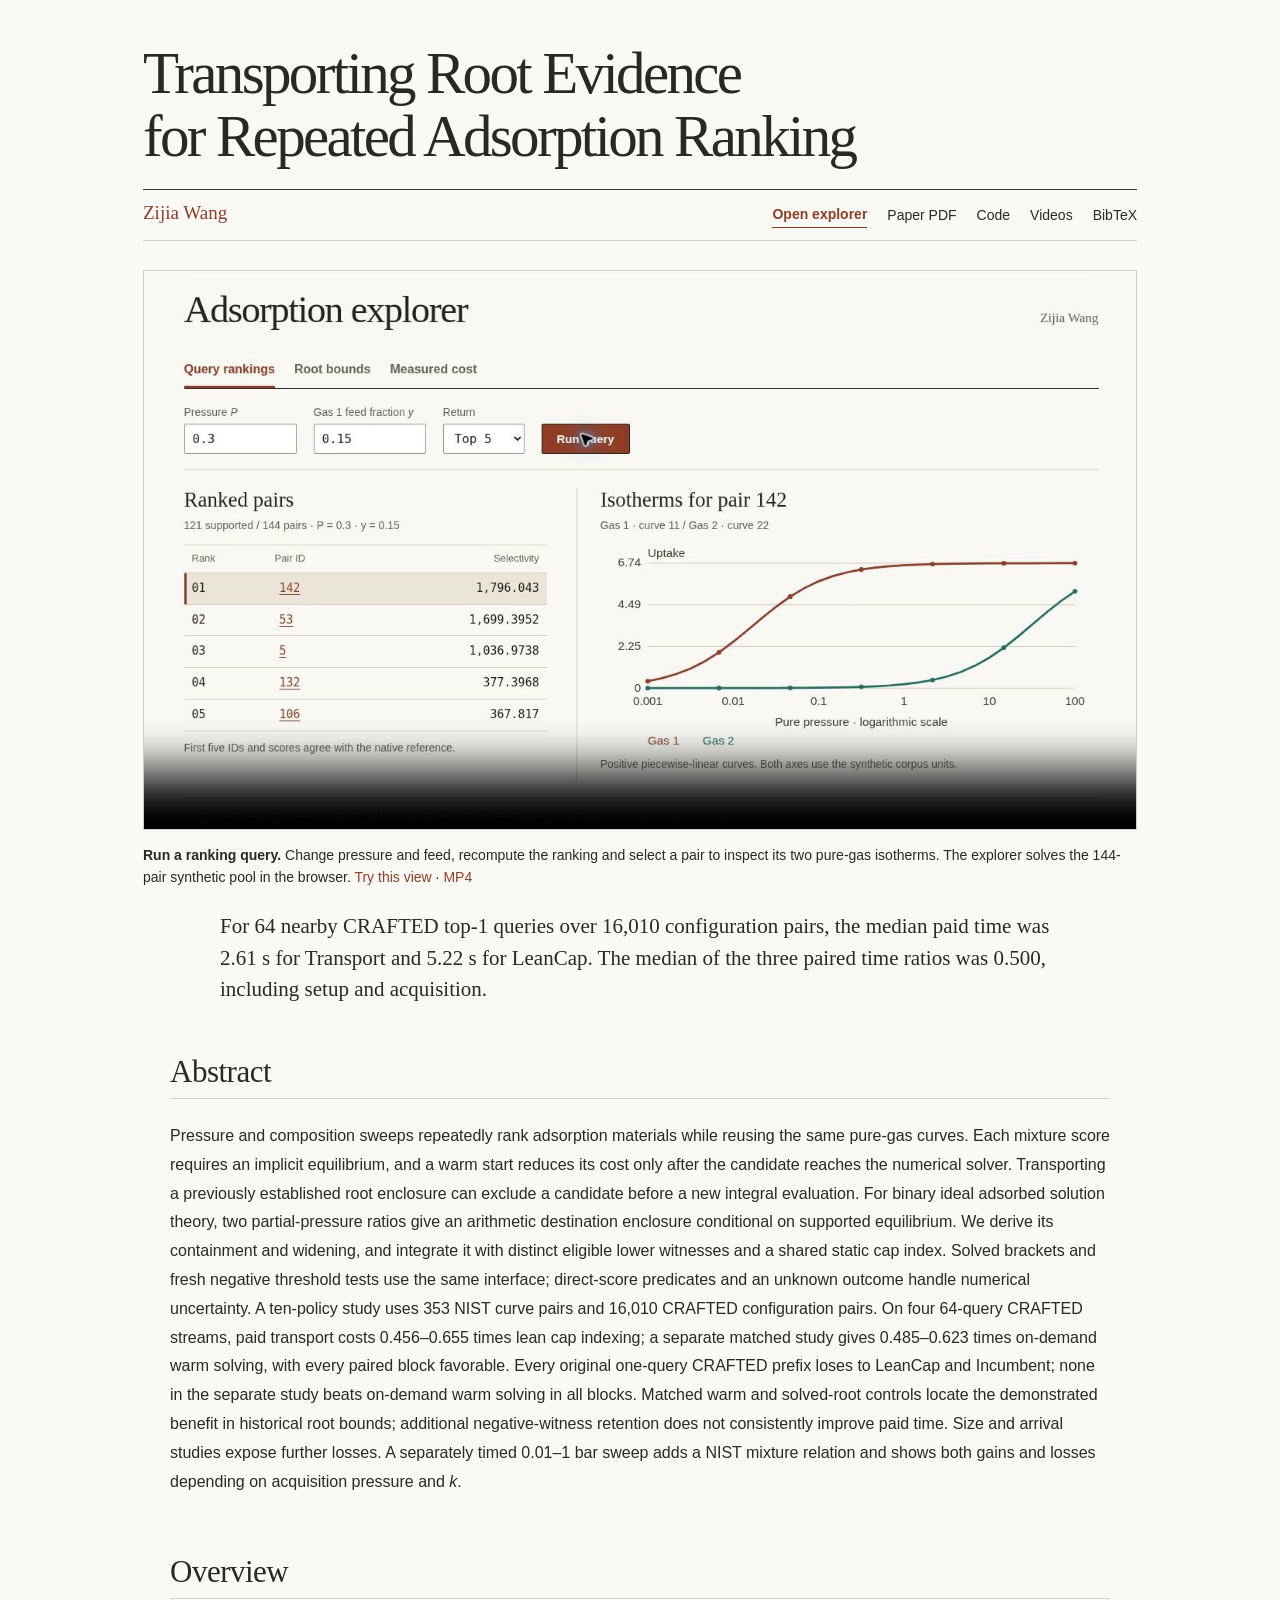
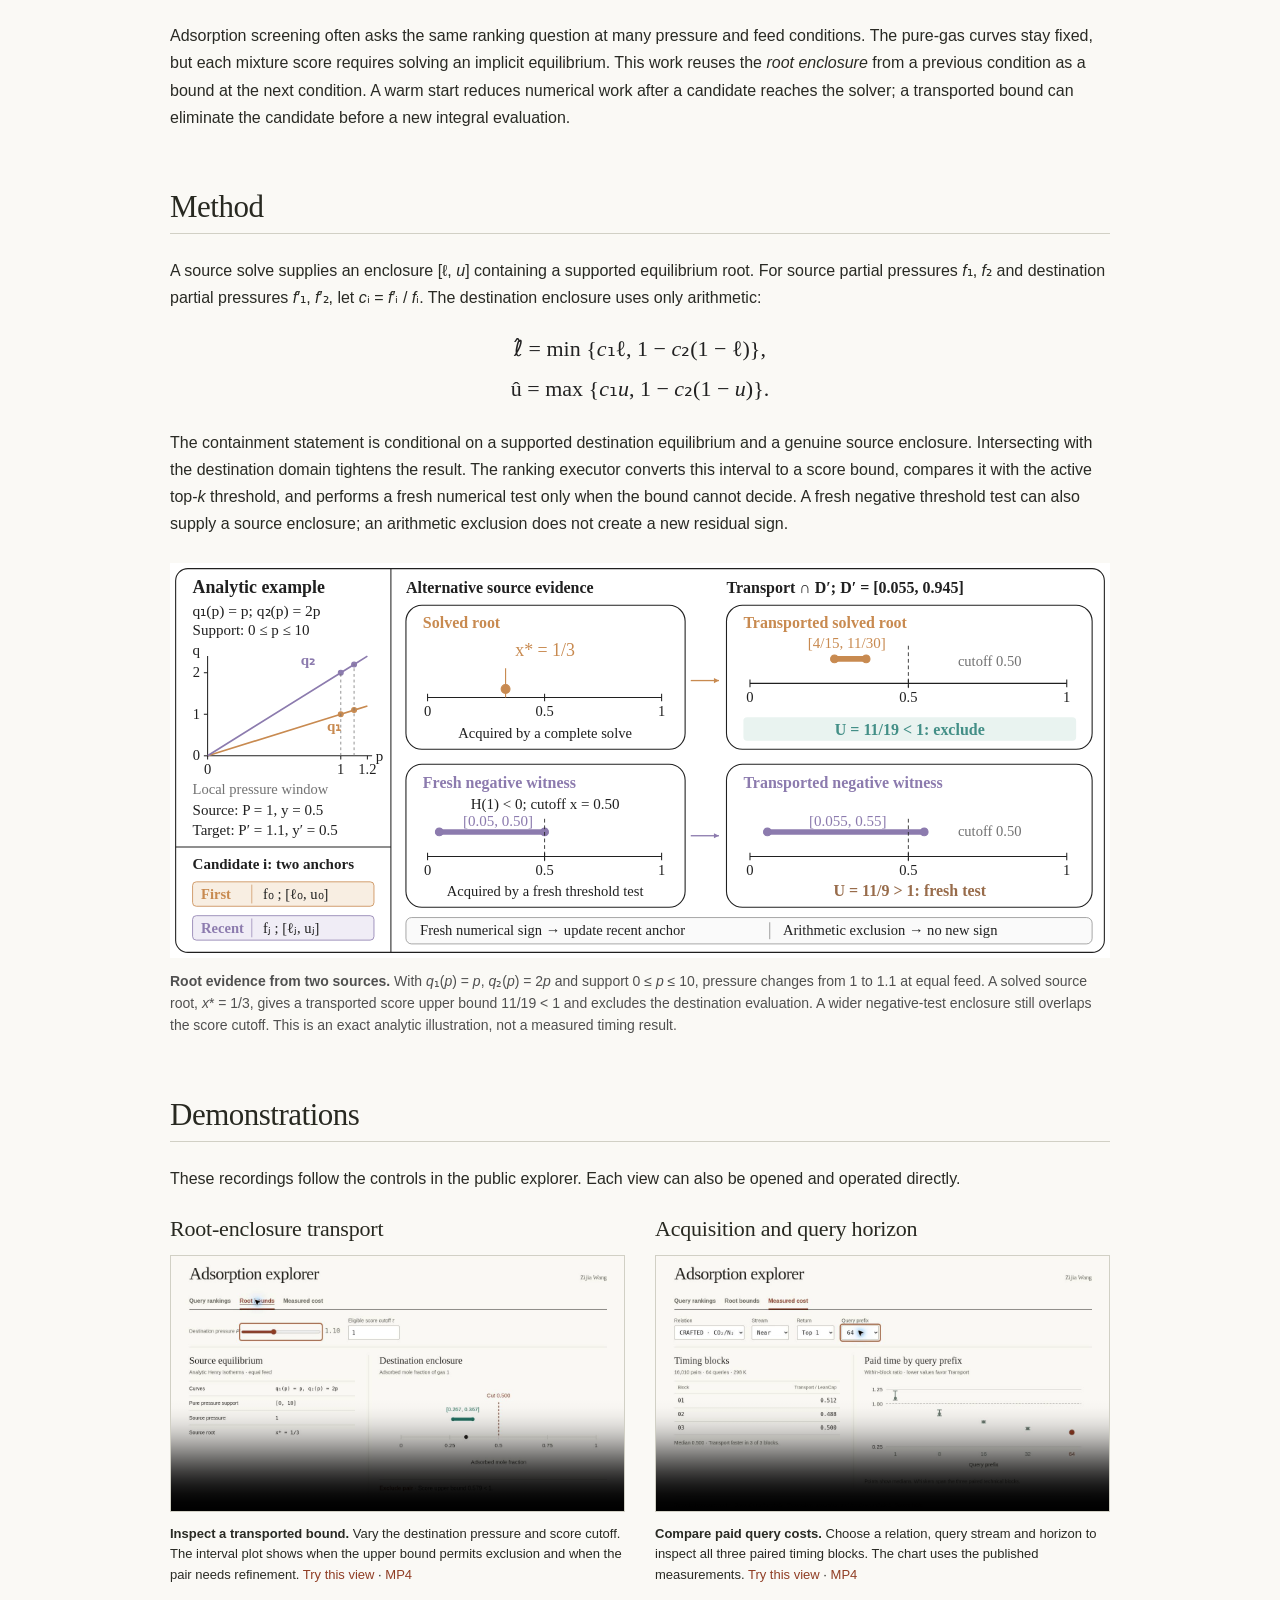
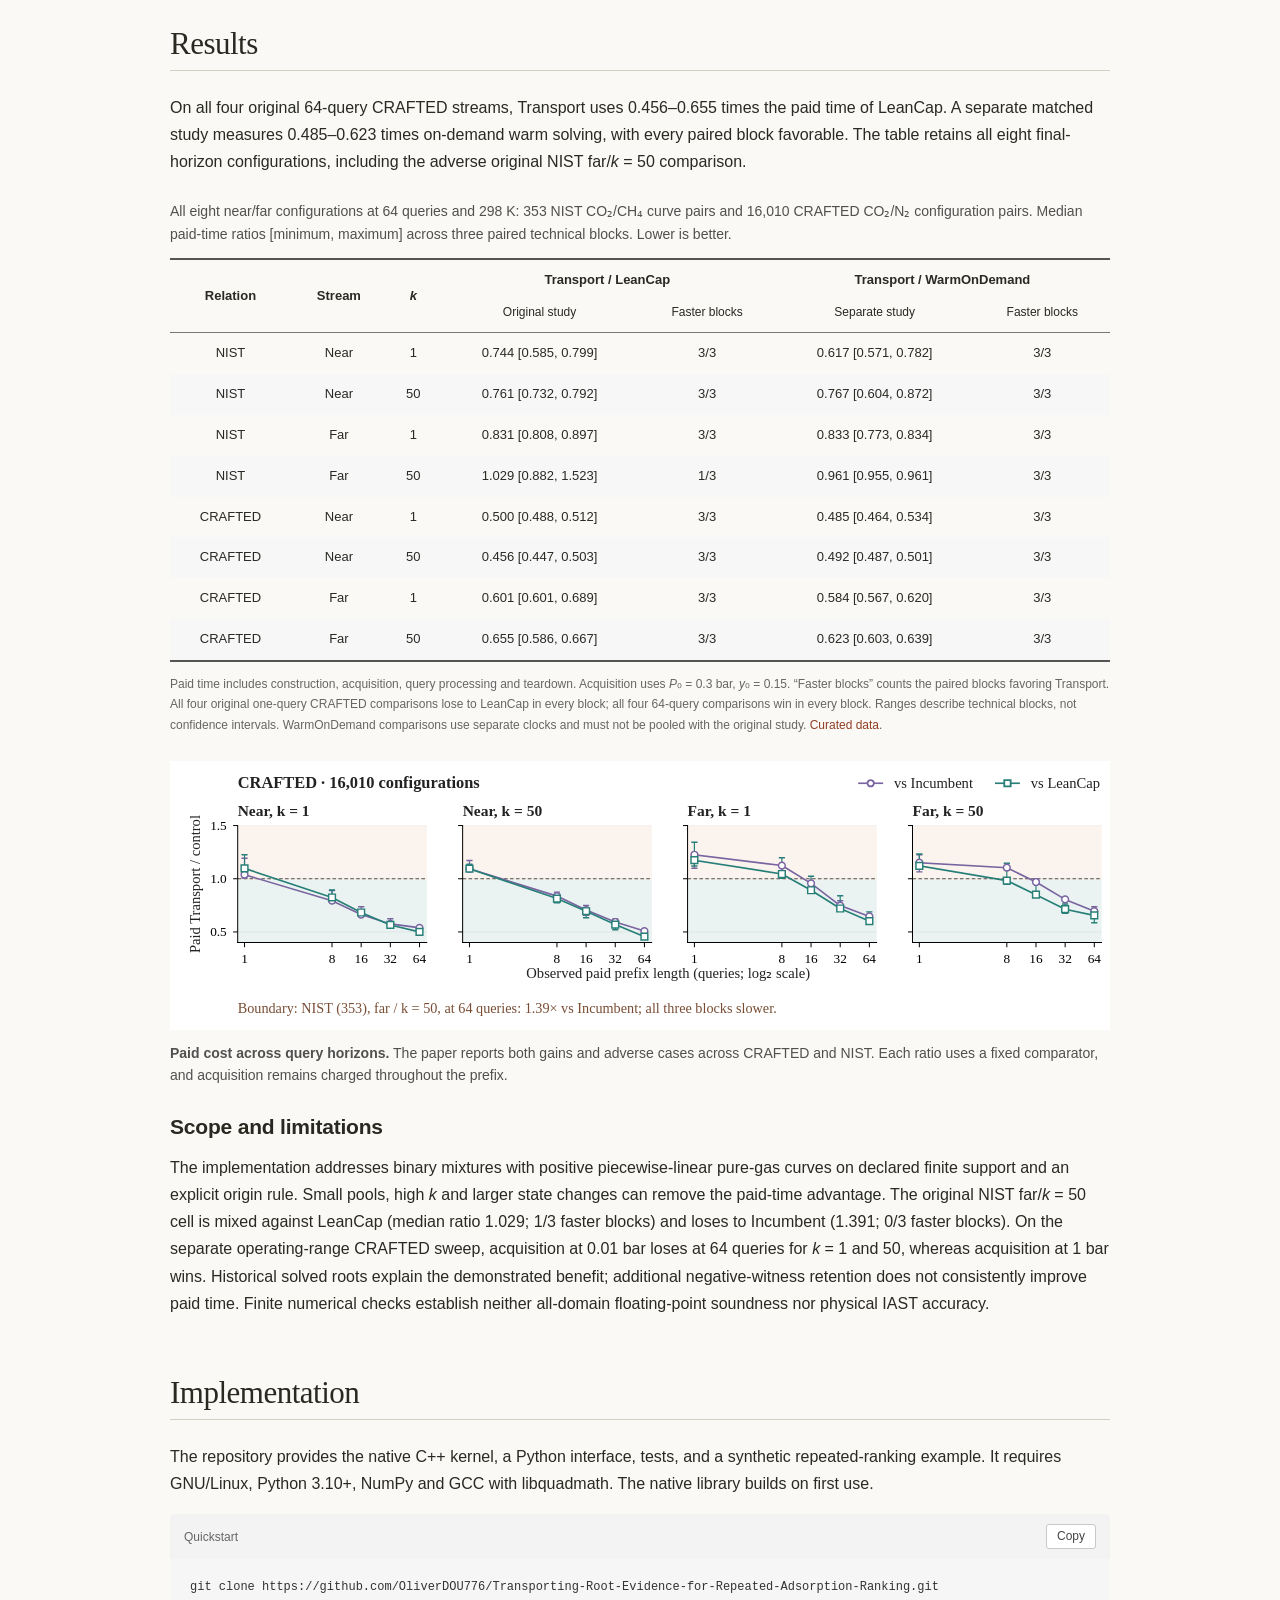
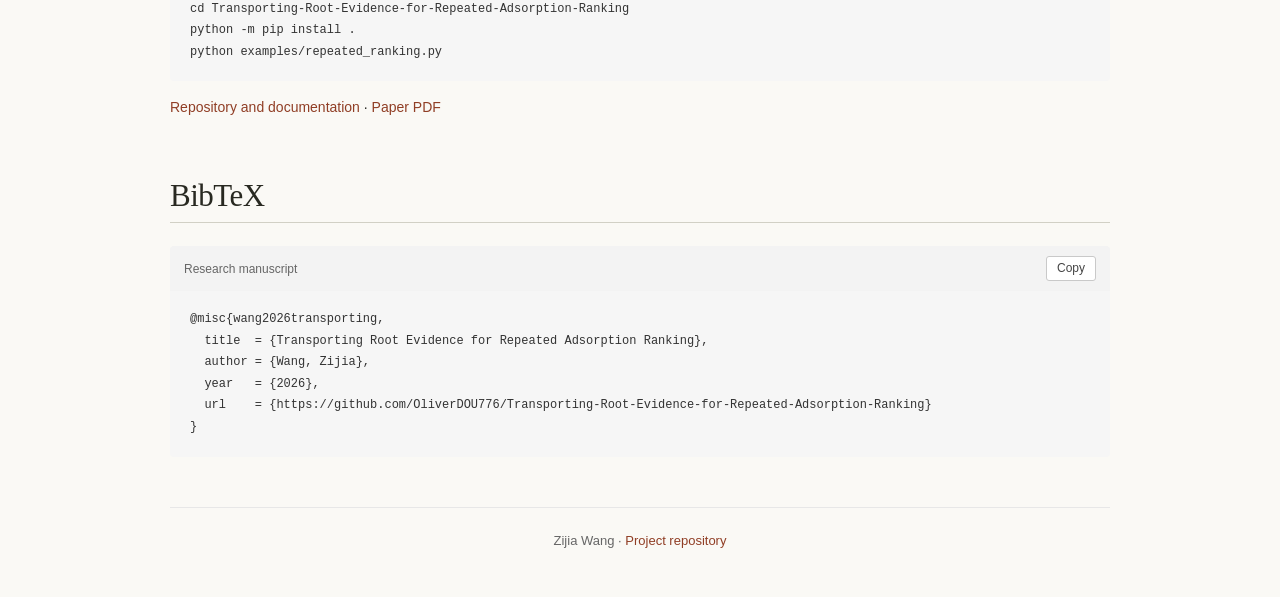
==== docs/index.html @ 334f39b9 "Record the interactive adsorption explorer and update the paper page Show browser queries, pair insp" ====
<!DOCTYPE html>

<html lang="en">
<head>
<meta charset="utf-8"/>
<meta content="width=device-width, initial-scale=1" name="viewport"/>
<meta content="Transporting Root Evidence for Repeated Adsorption Ranking. A research project by Zijia Wang on numerical evidence reuse for repeated scientific top-k queries." name="description"/>
<meta content="Zijia Wang" name="author"/>
<meta content="Transporting Root Evidence for Repeated Adsorption Ranking" property="og:title"/>
<meta content="Root-enclosure transport for repeated adsorption ranking: paper, implementation, demonstrations and measured results." property="og:description"/>
<meta content="website" property="og:type"/>
<meta content="https://OliverDOU776.github.io/Transporting-Root-Evidence-for-Repeated-Adsorption-Ranking/media/query-replay-poster.png" property="og:image"/>
<title>Transporting Root Evidence for Repeated Adsorption Ranking</title>
<link href="assets/favicon.svg" rel="icon" type="image/svg+xml"/>
<link href="style.css" rel="stylesheet"/>
<script defer="" src="app.js"></script>
</head>
<body>
<a class="skip-link" href="#main">Skip to content</a>
<main id="main">
<header class="paper-header"><h1>Transporting Root Evidence<br/>for Repeated Adsorption Ranking</h1><div class="byline"><p class="authors"><a href="https://github.com/OliverDOU776">Zijia Wang</a></p><div class="paper-links"><a class="primary" href="explorer/">Open explorer</a><a href="assets/paper.pdf">Paper PDF</a><a href="https://github.com/OliverDOU776/Transporting-Root-Evidence-for-Repeated-Adsorption-Ranking">Code</a><a href="#demonstrations">Videos</a><a href="#bibtex">BibTeX</a></div></div></header>
<figure class="teaser" id="query-replay">
<video aria-label="Synthetic adsorption query in the interactive explorer" controls="" playsinline="" poster="media/query-replay-poster.png" preload="none">
<source src="media/query-replay.mp4" type="video/mp4"/>
<track kind="captions" label="English" src="media/query-replay.vtt" srclang="en"/>
        Your browser does not support embedded video. <a href="media/query-replay.mp4">Download the query replay</a>.
      </video>
<figcaption><strong>Run a ranking query.</strong> Change pressure and feed, recompute the ranking and select a pair to inspect its two pure-gas isotherms. The explorer solves the 144-pair synthetic pool in the browser. <a href="explorer/#ranking">Try this view</a> · <a href="media/query-replay.mp4">MP4</a></figcaption>
</figure><p class="opening-result">For 64 nearby CRAFTED top-1 queries over 16,010 configuration pairs, the median paid time was 2.61 s for Transport and 5.22 s for LeanCap. The median of the three paired time ratios was 0.500, including setup and acquisition.</p>
<section aria-labelledby="abstract-heading" class="paper-section abstract-section" id="abstract">
<h2 id="abstract-heading">Abstract</h2>
<p>Pressure and composition sweeps repeatedly rank adsorption materials while reusing the same pure-gas curves. Each mixture score requires an implicit equilibrium, and a warm start reduces its cost only after the candidate reaches the numerical solver. Transporting a previously established root enclosure can exclude a candidate before a new integral evaluation. For binary ideal adsorbed solution theory, two partial-pressure ratios give an arithmetic destination enclosure conditional on supported equilibrium. We derive its containment and widening, and integrate it with distinct eligible lower witnesses and a shared static cap index. Solved brackets and fresh negative threshold tests use the same interface; direct-score predicates and an unknown outcome handle numerical uncertainty. A ten-policy study uses 353 NIST curve pairs and 16,010 CRAFTED configuration pairs. On four 64-query CRAFTED streams, paid transport costs 0.456–0.655 times lean cap indexing; a separate matched study gives 0.485–0.623 times on-demand warm solving, with every paired block favorable. Every original one-query CRAFTED prefix loses to LeanCap and Incumbent; none in the separate study beats on-demand warm solving in all blocks. Matched warm and solved-root controls locate the demonstrated benefit in historical root bounds; additional negative-witness retention does not consistently improve paid time. Size and arrival studies expose further losses. A separately timed 0.01–1 bar sweep adds a NIST mixture relation and shows both gains and losses depending on acquisition pressure and <i>k</i>.</p>
</section>
<section aria-labelledby="overview-heading" class="paper-section" id="overview">
<h2 id="overview-heading">Overview</h2>
<p>Adsorption screening often asks the same ranking question at many pressure and feed conditions. The pure-gas curves stay fixed, but each mixture score requires solving an implicit equilibrium. This work reuses the <em>root enclosure</em> from a previous condition as a bound at the next condition. A warm start reduces numerical work after a candidate reaches the solver; a transported bound can eliminate the candidate before a new integral evaluation.</p>

</section>
<section aria-labelledby="method-heading" class="paper-section" id="method">
<h2 id="method-heading">Method</h2>
<p>A source solve supplies an enclosure [ℓ, <i>u</i>] containing a supported equilibrium root. For source partial pressures <i>f</i>₁, <i>f</i>₂ and destination partial pressures <i>f</i>′₁, <i>f</i>′₂, let <i>c</i>ᵢ = <i>f</i>′ᵢ / <i>f</i>ᵢ. The destination enclosure uses only arithmetic:</p>
<div aria-label="Lower bound is the minimum of c1 times ell and one minus c2 times one minus ell. Upper bound is the maximum of c1 times u and one minus c2 times one minus u." class="equations" role="math">
<p>ℓ̂ = min {<i>c</i>₁ℓ, 1 − <i>c</i>₂(1 − ℓ)},</p>
<p>û = max {<i>c</i>₁<i>u</i>, 1 − <i>c</i>₂(1 − <i>u</i>)}.</p>
</div>
<p>The containment statement is conditional on a supported destination equilibrium and a genuine source enclosure. Intersecting with the destination domain tightens the result. The ranking executor converts this interval to a score bound, compares it with the active top-<i>k</i> threshold, and performs a fresh numerical test only when the bound cannot decide. A fresh negative threshold test can also supply a source enclosure; an arithmetic exclusion does not create a new residual sign.</p>
<figure class="paper-figure">
<a aria-label="Open full-size analytic transport figure" href="assets/transported-evidence.svg"><img alt="Exact analytic example comparing transported evidence from a solved root with a wider enclosure from a fresh negative test." height="420" loading="lazy" src="assets/transported-evidence.svg" width="1000"/></a>
<figcaption><strong>Root evidence from two sources.</strong> With <i>q</i>₁(<i>p</i>) = <i>p</i>, <i>q</i>₂(<i>p</i>) = 2<i>p</i> and support 0 ≤ <i>p</i> ≤ 10, pressure changes from 1 to 1.1 at equal feed. A solved source root, <i>x</i>* = 1/3, gives a transported score upper bound 11/19 &lt; 1 and excludes the destination evaluation. A wider negative-test enclosure still overlaps the score cutoff. This is an exact analytic illustration, not a measured timing result.</figcaption>
</figure>
</section>
<section aria-labelledby="demonstrations-heading" class="paper-section" id="demonstrations">
<h2 id="demonstrations-heading">Demonstrations</h2>
<p class="section-intro">These recordings follow the controls in the public explorer. Each view can also be opened and operated directly.</p>
<div class="demo-grid">
<figure class="demo">
<h3>Root-enclosure transport</h3>
<video aria-label="Interactive root-enclosure and cutoff controls" controls="" playsinline="" poster="media/root-transport-poster.png" preload="none">
<source src="media/root-transport.mp4" type="video/mp4"/>
<track kind="captions" label="English" src="media/root-transport.vtt" srclang="en"/>
            Your browser does not support embedded video. <a href="media/root-transport.mp4">Download the transport demonstration</a>.
          </video>
<figcaption><strong>Inspect a transported bound.</strong> Vary the destination pressure and score cutoff. The interval plot shows when the upper bound permits exclusion and when the pair needs refinement. <a href="explorer/#bounds">Try this view</a> · <a href="media/root-transport.mp4">MP4</a></figcaption>
</figure>
<figure class="demo">
<h3>Acquisition and query horizon</h3>
<video aria-label="Filtering recorded cost measurements in the explorer" controls="" playsinline="" poster="media/acquisition-cost-poster.png" preload="none">
<source src="media/acquisition-cost.mp4" type="video/mp4"/>
<track kind="captions" label="English" src="media/acquisition-cost.vtt" srclang="en"/>
            Your browser does not support embedded video. <a href="media/acquisition-cost.mp4">Download the acquisition-cost demonstration</a>.
          </video>
<figcaption><strong>Compare paid query costs.</strong> Choose a relation, query stream and horizon to inspect all three paired timing blocks. The chart uses the published measurements. <a href="explorer/#cost">Try this view</a> · <a href="media/acquisition-cost.mp4">MP4</a></figcaption>
</figure>
</div>
</section>
<section aria-labelledby="results-heading" class="paper-section" id="results">
<h2 id="results-heading">Results</h2>
<p>On all four original 64-query CRAFTED streams, Transport uses 0.456–0.655 times the paid time of LeanCap. A separate matched study measures 0.485–0.623 times on-demand warm solving, with every paired block favorable. The table retains all eight final-horizon configurations, including the adverse original NIST far/<i>k</i> = 50 comparison.</p>
<div aria-label="Paid-time comparison table for all eight original configurations; scroll horizontally on small screens" class="table-scroll" role="region" tabindex="0">
<table>
<caption>All eight near/far configurations at 64 queries and 298 K: 353 NIST CO₂/CH₄ curve pairs and 16,010 CRAFTED CO₂/N₂ configuration pairs. Median paid-time ratios [minimum, maximum] across three paired technical blocks. Lower is better.</caption>
<thead><tr><th rowspan="2" scope="col">Relation</th><th rowspan="2" scope="col">Stream</th><th rowspan="2" scope="col"><i>k</i></th><th colspan="2" scope="col">Transport / LeanCap</th><th colspan="2" scope="col">Transport / WarmOnDemand</th></tr><tr><th scope="col">Original study</th><th scope="col">Faster blocks</th><th scope="col">Separate study</th><th scope="col">Faster blocks</th></tr></thead>
<tbody>
<tr><th scope="row">NIST</th><td>Near</td><td>1</td><td>0.744 [0.585, 0.799]</td><td>3/3</td><td>0.617 [0.571, 0.782]</td><td>3/3</td></tr>
<tr><th scope="row">NIST</th><td>Near</td><td>50</td><td>0.761 [0.732, 0.792]</td><td>3/3</td><td>0.767 [0.604, 0.872]</td><td>3/3</td></tr>
<tr><th scope="row">NIST</th><td>Far</td><td>1</td><td>0.831 [0.808, 0.897]</td><td>3/3</td><td>0.833 [0.773, 0.834]</td><td>3/3</td></tr>
<tr><th scope="row">NIST</th><td>Far</td><td>50</td><td>1.029 [0.882, 1.523]</td><td>1/3</td><td>0.961 [0.955, 0.961]</td><td>3/3</td></tr>
<tr><th scope="row">CRAFTED</th><td>Near</td><td>1</td><td>0.500 [0.488, 0.512]</td><td>3/3</td><td>0.485 [0.464, 0.534]</td><td>3/3</td></tr>
<tr><th scope="row">CRAFTED</th><td>Near</td><td>50</td><td>0.456 [0.447, 0.503]</td><td>3/3</td><td>0.492 [0.487, 0.501]</td><td>3/3</td></tr>
<tr><th scope="row">CRAFTED</th><td>Far</td><td>1</td><td>0.601 [0.601, 0.689]</td><td>3/3</td><td>0.584 [0.567, 0.620]</td><td>3/3</td></tr>
<tr><th scope="row">CRAFTED</th><td>Far</td><td>50</td><td>0.655 [0.586, 0.667]</td><td>3/3</td><td>0.623 [0.603, 0.639]</td><td>3/3</td></tr>
</tbody>
</table>
</div>
<p class="table-note">Paid time includes construction, acquisition, query processing and teardown. Acquisition uses <i>P</i>₀ = 0.3 bar, <i>y</i>₀ = 0.15. “Faster blocks” counts the paired blocks favoring Transport. All four original one-query CRAFTED comparisons lose to LeanCap in every block; all four 64-query comparisons win in every block. Ranges describe technical blocks, not confidence intervals. WarmOnDemand comparisons use separate clocks and must not be pooled with the original study. <a href="https://github.com/OliverDOU776/Transporting-Root-Evidence-for-Repeated-Adsorption-Ranking/blob/main/evidence/published_results.csv">Curated data</a>.</p>
<figure class="paper-figure">
<a aria-label="Open full-size paid-prefix results figure" href="assets/paid-prefix.svg"><img alt="Paper figure comparing paid-time ratios across measured query prefixes, retaining CRAFTED and NIST results in near and far regimes." loading="lazy" src="assets/paid-prefix.svg"/></a>
<figcaption><strong>Paid cost across query horizons.</strong> The paper reports both gains and adverse cases across CRAFTED and NIST. Each ratio uses a fixed comparator, and acquisition remains charged throughout the prefix.</figcaption>
</figure>
<h3>Scope and limitations</h3>
<p>The implementation addresses binary mixtures with positive piecewise-linear pure-gas curves on declared finite support and an explicit origin rule. Small pools, high <i>k</i> and larger state changes can remove the paid-time advantage. The original NIST far/<i>k</i> = 50 cell is mixed against LeanCap (median ratio 1.029; 1/3 faster blocks) and loses to Incumbent (1.391; 0/3 faster blocks). On the separate operating-range CRAFTED sweep, acquisition at 0.01 bar loses at 64 queries for <i>k</i> = 1 and 50, whereas acquisition at 1 bar wins. Historical solved roots explain the demonstrated benefit; additional negative-witness retention does not consistently improve paid time. Finite numerical checks establish neither all-domain floating-point soundness nor physical IAST accuracy.</p>
</section>
<section aria-labelledby="implementation-heading" class="paper-section implementation" id="implementation">
<h2 id="implementation-heading">Implementation</h2>
<p>The repository provides the native C++ kernel, a Python interface, tests, and a synthetic repeated-ranking example. It requires GNU/Linux, Python 3.10+, NumPy and GCC with libquadmath. The native library builds on first use.</p>
<div class="code-label"><span>Quickstart</span><button data-copy="quickstart" type="button">Copy</button></div>
<pre><code id="quickstart">git clone https://github.com/OliverDOU776/Transporting-Root-Evidence-for-Repeated-Adsorption-Ranking.git
cd Transporting-Root-Evidence-for-Repeated-Adsorption-Ranking
python -m pip install .
python examples/repeated_ranking.py</code></pre>
<p class="resource-note"><a href="https://github.com/OliverDOU776/Transporting-Root-Evidence-for-Repeated-Adsorption-Ranking">Repository and documentation</a> · <a href="assets/paper.pdf">Paper PDF</a></p>
</section>
<section aria-labelledby="bibtex-heading" class="paper-section citation" id="bibtex">
<h2 id="bibtex-heading">BibTeX</h2>
<div class="code-label"><span>Research manuscript</span><button data-copy="citation" type="button">Copy</button></div>
<pre><code id="citation">@misc{wang2026transporting,
  title  = {Transporting Root Evidence for Repeated Adsorption Ranking},
  author = {Wang, Zijia},
  year   = {2026},
  url    = {https://github.com/OliverDOU776/Transporting-Root-Evidence-for-Repeated-Adsorption-Ranking}
}</code></pre>
</section>
</main>
<footer><p>Zijia Wang · <a href="https://github.com/OliverDOU776/Transporting-Root-Evidence-for-Repeated-Adsorption-Ranking">Project repository</a></p></footer>
<p aria-live="polite" class="visually-hidden" id="copy-status"></p>
</body>
</html>
---- docs/style.css ----
:root {
  --text: #363636;
  --heading: #303030;
  --blue: #3273dc;
  --line: #d9d9d9;
  --muted: #666;
  --sans: "Noto Sans", "Google Sans", Arial, sans-serif;
}
* {
  box-sizing: border-box;
}
html {
  scroll-behavior: smooth;
  scroll-padding-top: 24px;
}
body {
  margin: 0;
  background: #fff;
  color: var(--text);
  font-family: var(--sans);
  font-size: 16px;
  line-height: 1.7;
  -webkit-font-smoothing: antialiased;
}
a {
  color: var(--blue);
  text-decoration: none;
}
a:hover {
  text-decoration: underline;
}
a:focus-visible,
button:focus-visible,
video:focus-visible,
.table-scroll:focus-visible {
  outline: 3px solid #77a9f7;
  outline-offset: 4px;
}
.skip-link {
  position: absolute;
  top: -100px;
  left: 16px;
  padding: 8px 12px;
  background: white;
  border: 1px solid var(--line);
  z-index: 10;
}
.skip-link:focus {
  top: 8px;
}
main {
  max-width: 1050px;
  margin: auto;
  padding: 0 28px;
}
.paper-header {
  max-width: 1040px;
  text-align: center;
  margin: 0 auto;
  padding: 62px 0 34px;
}
h1 {
  font-size: 40px;
  font-weight: 650;
  line-height: 1.18;
  letter-spacing: -1.3px;
  margin: 0 0 22px;
  color: var(--heading);
}
.authors {
  font-size: 21px;
  line-height: 1.5;
  margin: 0 0 21px;
}
.paper-links {
  display: flex;
  justify-content: center;
  flex-wrap: wrap;
  gap: 8px;
}
.paper-links a {
  display: inline-flex;
  align-items: center;
  justify-content: center;
  gap: 8px;
  padding: 6px 16px;
  min-height: 38px;
  border-radius: 22px;
  background: #363636;
  color: #fff;
  font-size: 15px;
  line-height: 1.5;
}
.paper-links a:hover {
  background: #4b4b4b;
  text-decoration: none;
}
.paper-links svg {
  width: 16px;
  height: 16px;
  fill: none;
  stroke: currentColor;
  stroke-width: 1.7;
  stroke-linecap: round;
  stroke-linejoin: round;
}
.teaser {
  max-width: 960px;
  margin: 0 auto 44px;
}
.teaser video {
  width: 100%;
  display: block;
  aspect-ratio: 16/9;
  background: #fff;
}
.teaser figcaption {
  font-size: 16px;
  line-height: 1.6;
  text-align: center;
  margin: 15px auto 0;
  max-width: 940px;
}
.paper-section {
  max-width: 940px;
  margin: 0 auto;
  padding: 26px 0 16px;
  scroll-margin-top: 24px;
}
.paper-section h2 {
  font-size: 31px;
  font-weight: 650;
  line-height: 1.25;
  letter-spacing: -0.5px;
  text-align: center;
  margin: 0 0 23px;
  color: var(--heading);
}
.paper-section p {
  margin: 0 0 17px;
}
.abstract-section {
  max-width: 860px;
}
.abstract-section > p {
  text-align: justify;
  text-justify: inter-word;
  font-size: 16px;
  line-height: 1.8;
}
.paper-section h3 {
  font-size: 21px;
  line-height: 1.4;
  font-weight: 600;
  letter-spacing: -0.2px;
  margin: 26px 0 12px;
  color: var(--heading);
}
.equations {
  text-align: center;
  margin: 21px 0 23px;
  font-family: "Cambria Math", "STIX Two Math", Georgia, serif;
  font-size: 22px;
  line-height: 1.55;
  color: #222;
}
.equations p {
  margin: 5px 0;
}
.paper-figure {
  margin: 26px 0 20px;
}
.paper-figure > a {
  display: block;
}
.paper-figure img {
  display: block;
  width: 100%;
  height: auto;
}
.paper-figure figcaption {
  font-size: 14px;
  line-height: 1.65;
  text-align: justify;
  margin: 13px 0 0;
  color: #505050;
}
.section-intro {
  max-width: 820px;
  margin-left: auto !important;
  margin-right: auto !important;
  text-align: center;
}
.demo-grid {
  display: grid;
  grid-template-columns: 1fr 1fr;
  gap: 30px;
  margin-top: 24px;
}
.demo {
  margin: 0;
}
.demo h3 {
  text-align: center;
  font-size: 20px;
  margin: 0 0 13px;
}
.demo video {
  display: block;
  width: 100%;
  aspect-ratio: 16/9;
  background: #fff;
}
.demo figcaption {
  font-size: 13px;
  line-height: 1.7;
  margin-top: 12px;
  text-align: justify;
}
.table-scroll {
  overflow-x: auto;
  margin: 25px 0 0;
}
table {
  border-collapse: collapse;
  width: 100%;
  font-size: 13px;
  line-height: 1.6;
  font-variant-numeric: tabular-nums;
  text-align: center;
  white-space: nowrap;
}
caption {
  caption-side: top;
  text-align: left;
  font-size: 14px;
  white-space: normal;
  line-height: 1.65;
  margin-bottom: 12px;
  color: #505050;
}
thead {
  border-top: 2px solid #555;
  border-bottom: 1px solid #777;
}
th,
td {
  padding: 10px 11px;
}
thead th {
  font-weight: 600;
}
thead tr:nth-child(2) th {
  font-size: 12px;
  font-weight: 500;
  padding-top: 2px;
}
tbody {
  border-bottom: 2px solid #555;
}
tbody tr:nth-child(even) {
  background: #f7f7f7;
}
tbody th {
  font-weight: 500;
}
td strong {
  font-weight: 650;
}
.table-note {
  font-size: 12px !important;
  line-height: 1.7 !important;
  color: #666;
  margin-top: 12px !important;
}
.code-label {
  display: flex;
  align-items: center;
  justify-content: space-between;
  font-size: 12px;
  color: var(--muted);
  padding: 10px 14px;
  background: #f3f3f3;
  border-radius: 4px 4px 0 0;
  line-height: 1.5;
}
.code-label button {
  font: inherit;
  line-height: 1.4;
  padding: 3px 10px;
  background: #fff;
  border: 1px solid #c9c9c9;
  border-radius: 3px;
  color: #444;
  cursor: pointer;
}
.code-label button:hover {
  background: #eaeaea;
}
pre {
  margin: 0;
  overflow-x: auto;
  padding: 18px 20px;
  background: #f6f6f6;
  border-radius: 0 0 4px 4px;
  color: #333;
  font-size: 12px;
  line-height: 1.8;
}
pre code {
  font-family: "SFMono-Regular", Consolas, "Liberation Mono", monospace;
}
.resource-note {
  font-size: 14px;
  margin-top: 15px !important;
}
.citation {
  padding-bottom: 42px;
}
footer {
  max-width: 940px;
  margin: 8px auto 0;
  padding: 22px 24px 35px;
  border-top: 1px solid #e7e7e7;
  text-align: center;
  font-size: 13px;
  color: var(--muted);
}
footer p {
  margin: 0;
}
.visually-hidden {
  position: absolute;
  width: 1px;
  height: 1px;
  padding: 0;
  margin: -1px;
  overflow: hidden;
  clip: rect(0, 0, 0, 0);
  white-space: nowrap;
  border: 0;
}
@media (min-width: 1400px) {
  .paper-header {
    padding-top: 72px;
  }
}
@media (max-width: 800px) {
  main {
    padding: 0 24px;
  }
  .paper-header {
    padding-top: 45px;
  }
  h1 {
    font-size: 36px;
    letter-spacing: -0.9px;
  }
  .teaser figcaption {
    font-size: 15px;
  }
  .demo-grid {
    gap: 22px;
  }
  .demo h3 {
    font-size: 18px;
  }
  .paper-section h2 {
    font-size: 29px;
  }
}
@media (max-width: 600px) {
  body {
    font-size: 15px;
    line-height: 1.75;
  }
  main {
    padding: 0 18px;
  }
  .paper-header {
    padding: 34px 0 26px;
  }
  h1 {
    font-size: 30px;
    line-height: 1.2;
    letter-spacing: -0.6px;
    margin-bottom: 18px;
  }
  h1 br {
    display: none;
  }
  .authors {
    font-size: 20px;
    margin-bottom: 18px;
  }
  .paper-links {
    gap: 7px;
  }
  .paper-links a {
    font-size: 13px;
    gap: 6px;
    padding: 6px 12px;
    min-height: 36px;
  }
  .paper-links svg {
    width: 14px;
    height: 14px;
  }
  .teaser {
    margin-bottom: 25px;
  }
  .teaser figcaption {
    font-size: 13px;
    line-height: 1.65;
    text-align: left;
    margin-top: 12px;
  }
  .paper-section {
    padding: 22px 0 12px;
  }
  .paper-section h2 {
    font-size: 26px;
    margin-bottom: 19px;
  }
  .abstract-section > p {
    font-size: 14px;
    line-height: 1.8;
    text-align: left;
  }
  .paper-section p {
    margin-bottom: 14px;
  }
  .equations {
    font-size: 19px;
    line-height: 1.5;
    margin: 18px 0;
  }
  .paper-figure {
    margin: 21px 0 17px;
  }
  .paper-figure figcaption {
    font-size: 12px;
    text-align: left;
    line-height: 1.7;
  }
  .paper-figure > a {
    overflow-x: auto;
  }
  .paper-figure img {
    min-width: 650px;
  }
  .section-intro {
    font-size: 14px;
    text-align: left;
  }
  .demo-grid {
    display: block;
    margin-top: 20px;
  }
  .demo {
    margin-bottom: 29px;
  }
  .demo:last-child {
    margin-bottom: 0;
  }
  .demo h3 {
    font-size: 19px;
    text-align: left;
    margin-bottom: 12px;
  }
  .demo figcaption {
    font-size: 12px;
    text-align: left;
  }
  .table-scroll {
    margin-top: 20px;
  }
  table {
    font-size: 12px;
  }
  caption {
    font-size: 12px;
  }
  th,
  td {
    padding: 8px 9px;
  }
  .table-note {
    font-size: 11px !important;
  }
  .paper-section h3 {
    font-size: 20px;
    margin: 22px 0 11px;
  }
  .code-label {
    font-size: 11px;
    padding: 9px 12px;
  }
  pre {
    font-size: 10px;
    padding: 15px 13px;
  }
  .resource-note {
    font-size: 12px;
  }
  .citation {
    padding-bottom: 30px;
  }
  footer {
    font-size: 12px;
    padding-top: 20px;
    padding-bottom: 26px;
  }
}
@media (prefers-reduced-motion: reduce) {
  html {
    scroll-behavior: auto;
  }
}

/* Paper masthead and explorer share the typography of a printed methods note. */
:root {
  --text: #292a24;
  --heading: #282921;
  --blue: #903e25;
  --line: #d1d0c5;
}
body {
  background: #faf9f5;
}
.paper-header {
  text-align: left;
  padding: 42px 0 20px;
}
.paper-header h1 {
  font:
    normal clamp(34px, 4.8vw, 59px) / 1.06 Georgia,
    "STIX Two Text",
    serif;
  letter-spacing: -0.045em;
  margin-bottom: 22px;
}
.byline {
  display: flex;
  align-items: baseline;
  justify-content: space-between;
  gap: 20px;
  border-top: 1px solid #393a33;
  border-bottom: 1px solid var(--line);
  padding: 12px 0;
}
.byline .authors {
  margin: 0;
  font:
    19px Georgia,
    serif;
}
.paper-links {
  gap: 20px;
  align-items: center;
}
.paper-links a,
.paper-links a:hover {
  padding: 2px 0;
  min-height: 0;
  background: transparent;
  color: var(--text);
  border-radius: 0;
  font-size: 14px;
}
.paper-links a:hover {
  text-decoration: underline;
}
.paper-links a.primary {
  color: var(--blue);
  font-weight: 650;
  border-bottom: 1px solid currentColor;
}
.teaser {
  max-width: 100%;
  margin: 9px auto 18px;
}
.teaser video,
.demo video {
  border: 1px solid var(--line);
  aspect-ratio: auto;
  width: 100%;
  height: auto;
  background: #faf9f5;
}
.teaser figcaption,
.paper-figure figcaption,
.demo figcaption {
  text-align: left;
  line-height: 1.55;
}
.teaser figcaption {
  max-width: none;
  font-size: 14px;
}
.opening-result {
  max-width: 840px;
  margin: 23px auto;
  font:
    21px/1.5 Georgia,
    serif;
}
.paper-section {
  max-width: 940px;
  padding-top: 25px;
}
.paper-section h2 {
  text-align: left;
  font:
    normal 31px Georgia,
    serif;
  border-bottom: 1px solid var(--line);
  padding-bottom: 8px;
}
.abstract-section {
  max-width: 940px;
}
.abstract-section > p {
  text-align: left;
}
.demo h3 {
  font:
    normal 22px Georgia,
    serif;
  text-align: left;
}
.section-intro {
  text-align: left;
  margin-left: 0 !important;
}
@media (max-width: 680px) {
  .byline {
    flex-direction: column;
    gap: 12px;
  }
  .paper-links {
    justify-content: start;
    gap: 13px;
  }
  .paper-header h1 br {
    display: initial;
  }
  .opening-result {
    font-size: 18px;
  }
}
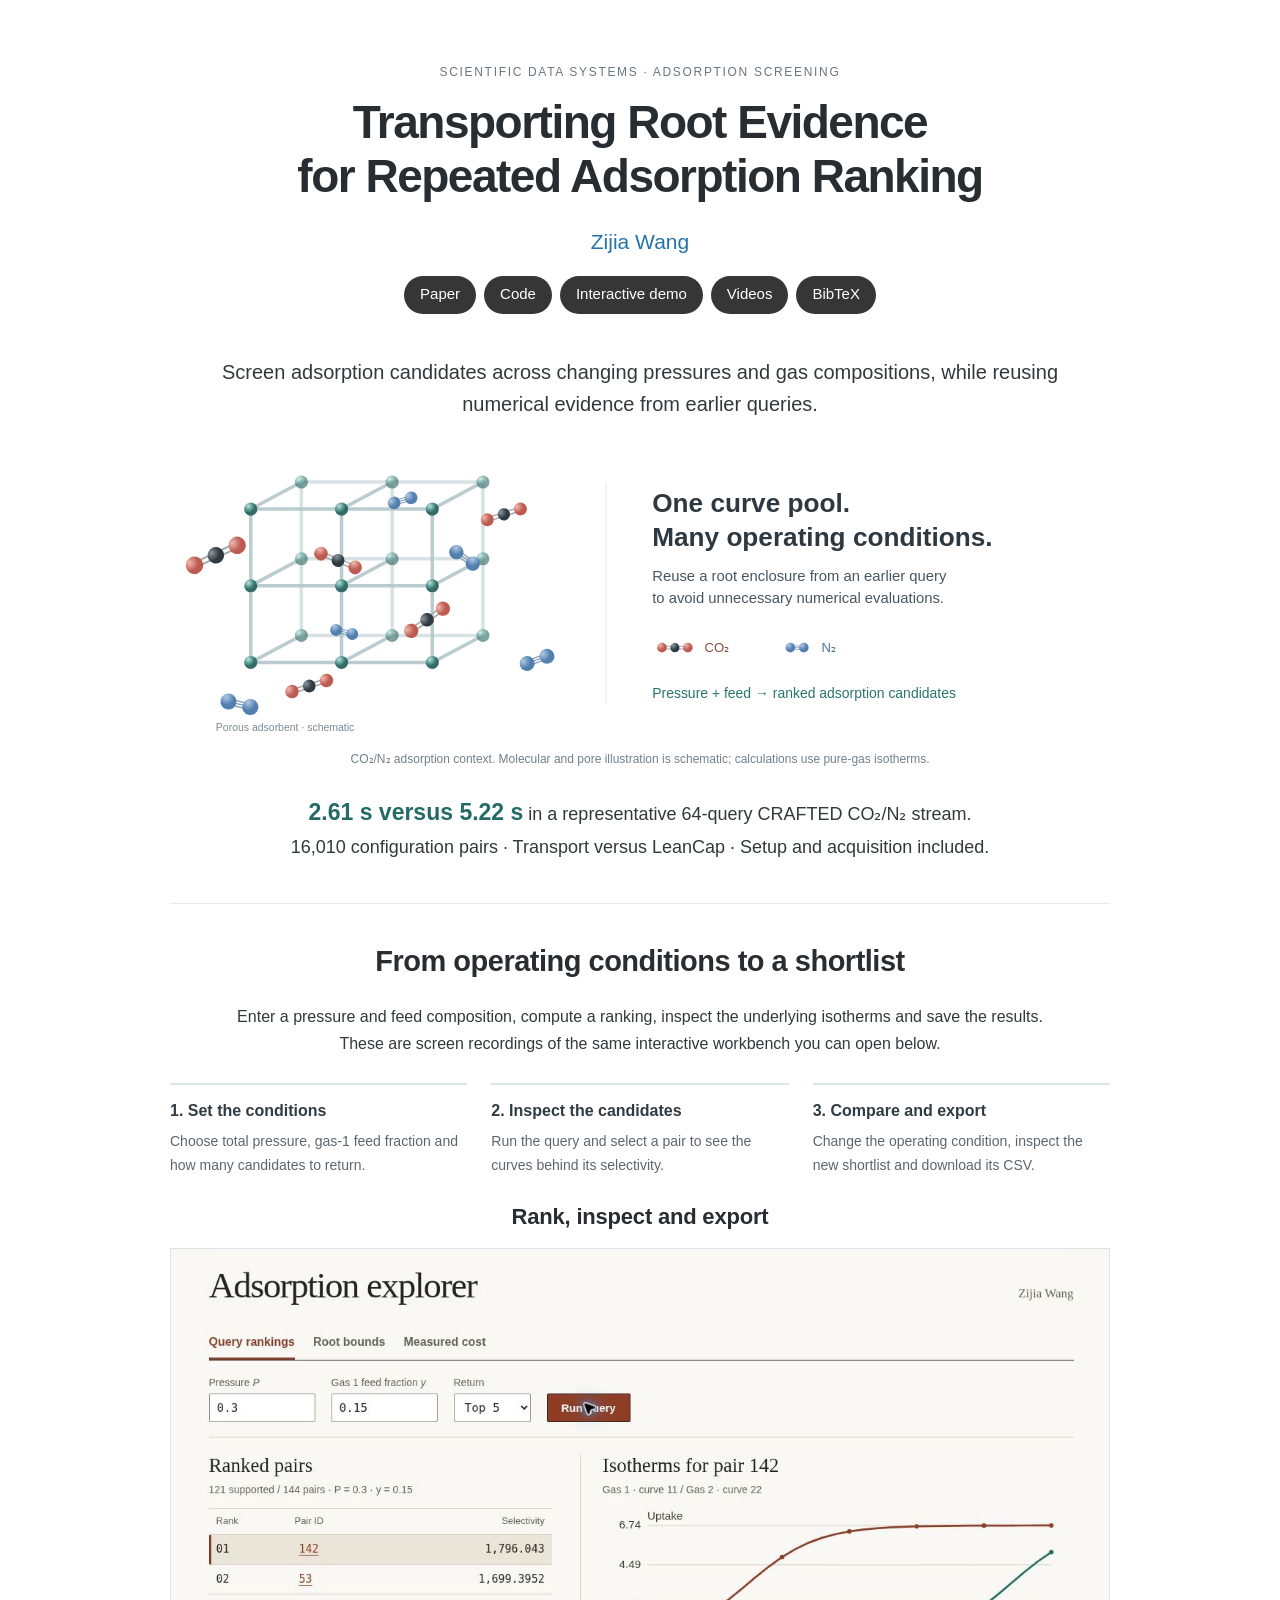
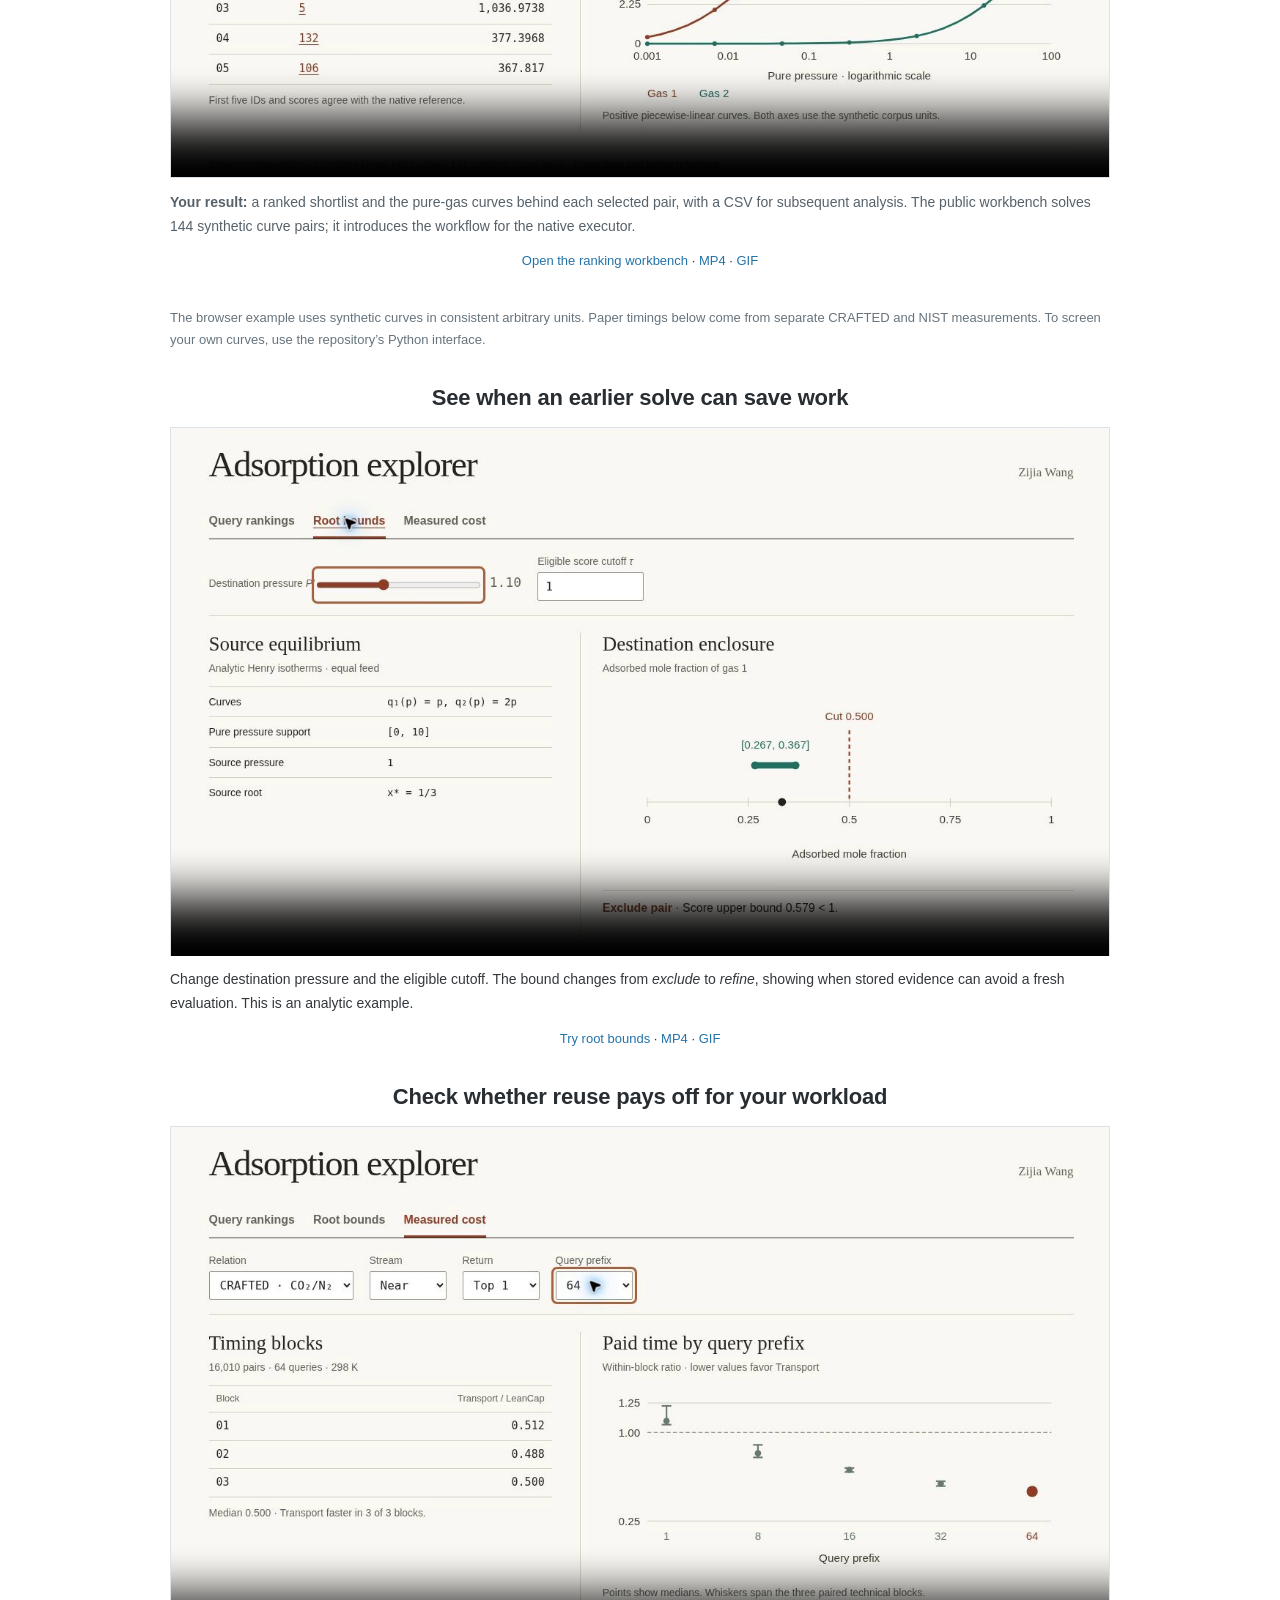
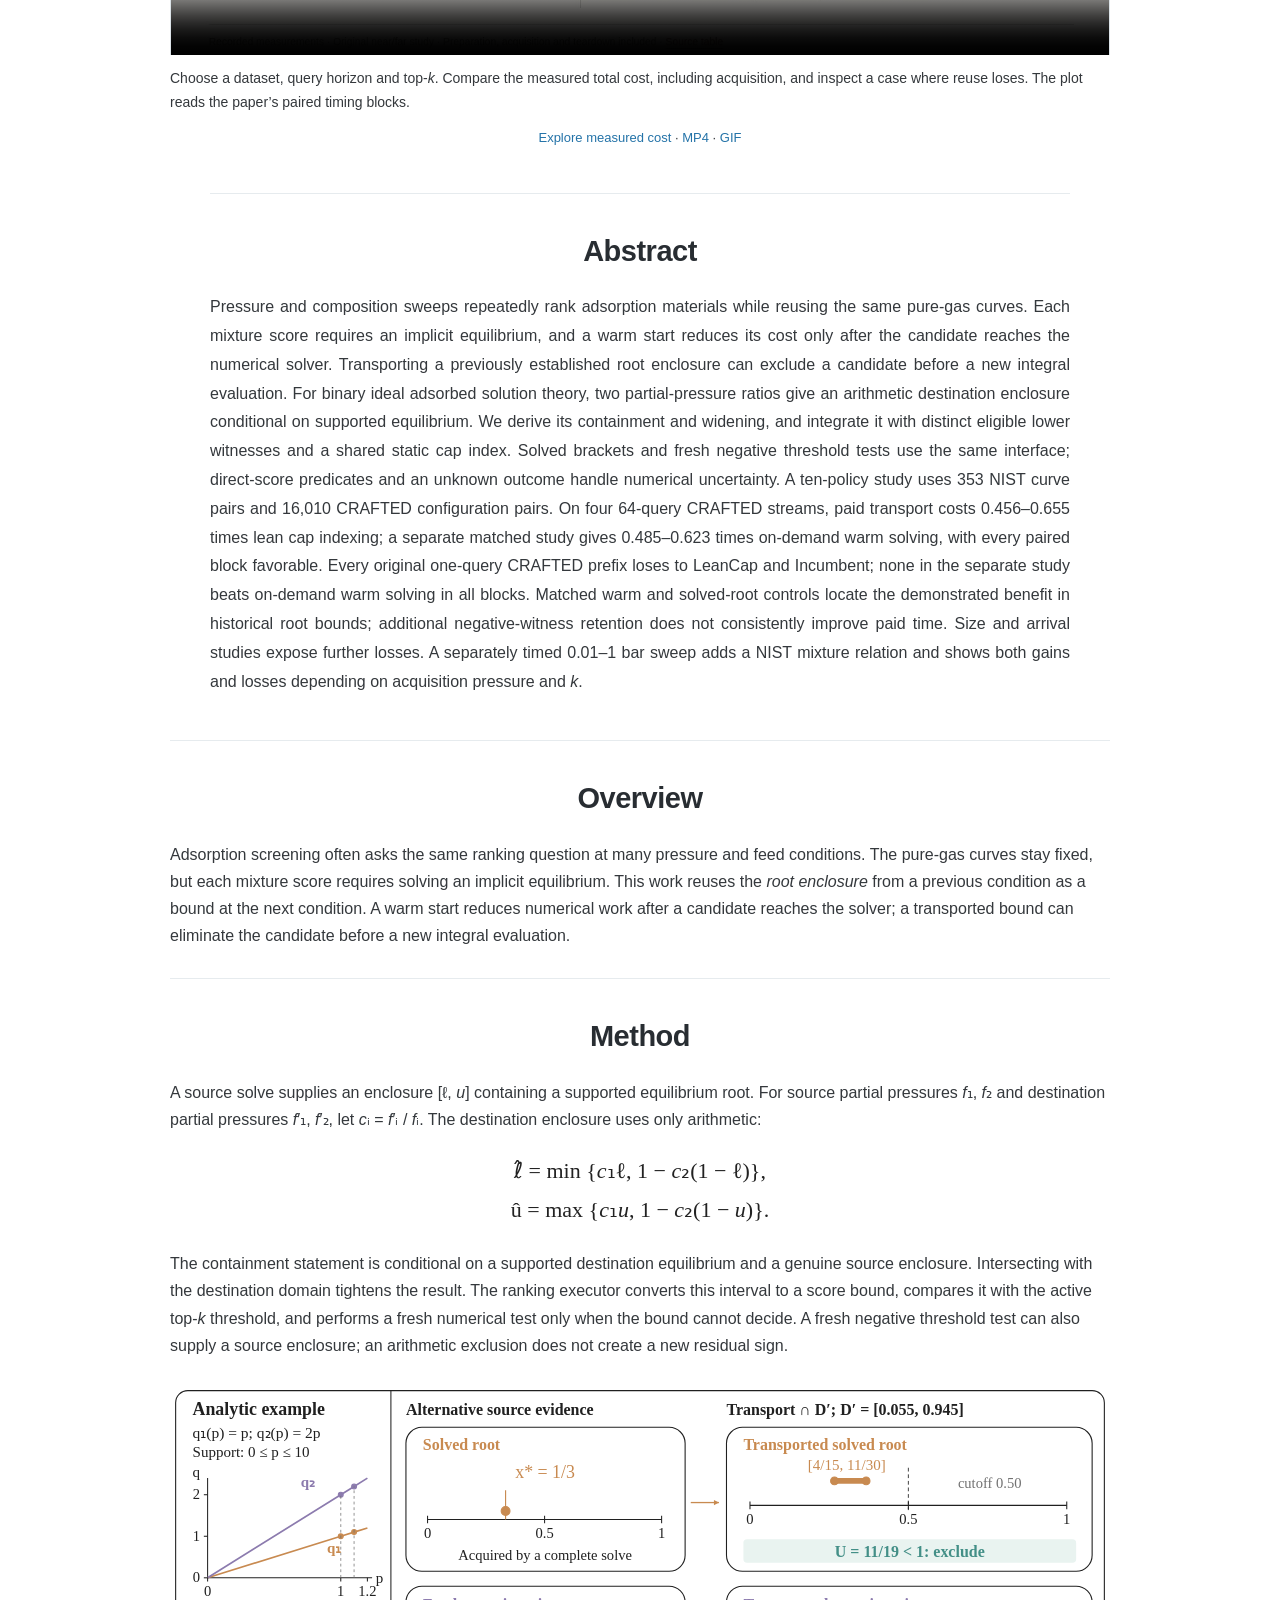
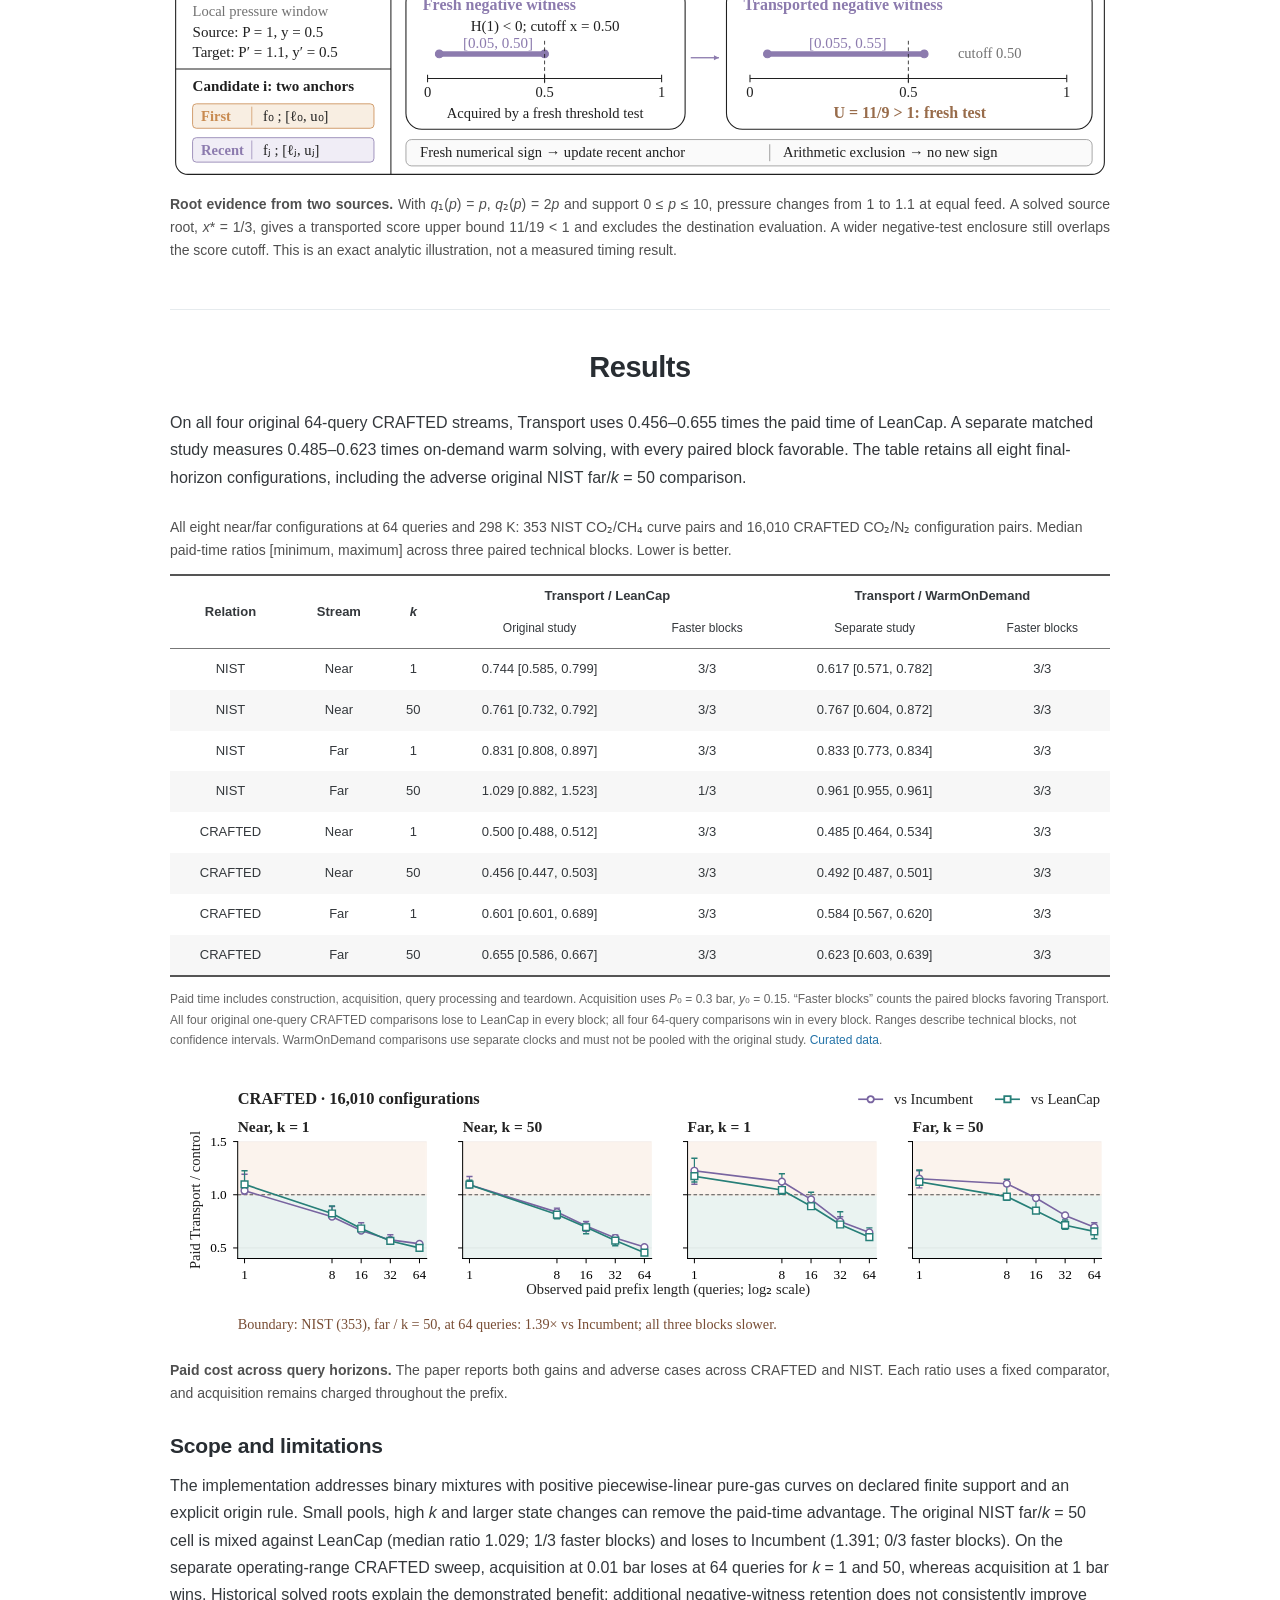
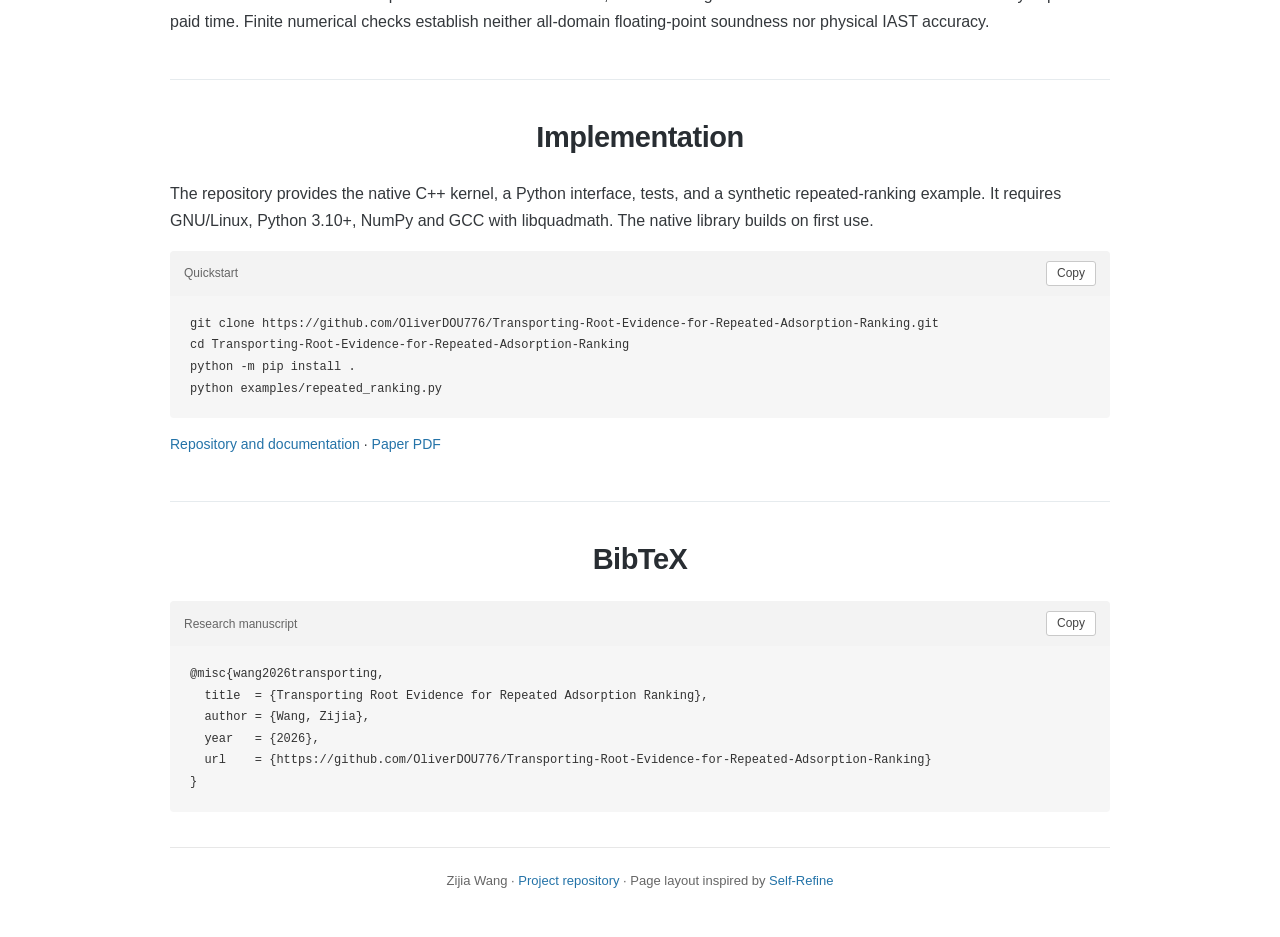
==== commit fb822ddf: "Restyle the academic paper page and adsorption screening workbench Add a schematic CO2/N2 illustrati" ====
--- a/docs/index.html
+++ b/docs/index.html
@@ -18,23 +18,23 @@
 <body>
 <a class="skip-link" href="#main">Skip to content</a>
 <main id="main">
-<header class="paper-header"><h1>Transporting Root Evidence<br/>for Repeated Adsorption Ranking</h1><div class="byline"><p class="authors"><a href="https://github.com/OliverDOU776">Zijia Wang</a></p><div class="paper-links"><a class="primary" href="explorer/">Open explorer</a><a href="assets/paper.pdf">Paper PDF</a><a href="https://github.com/OliverDOU776/Transporting-Root-Evidence-for-Repeated-Adsorption-Ranking">Code</a><a href="#demonstrations">Videos</a><a href="#bibtex">BibTeX</a></div></div></header>
-<figure class="teaser" id="query-replay">
-<video aria-label="Synthetic adsorption query in the interactive explorer" controls="" playsinline="" poster="media/query-replay-poster.png" preload="none">
-<source src="media/query-replay.mp4" type="video/mp4"/>
-<track kind="captions" label="English" src="media/query-replay.vtt" srclang="en"/>
-        Your browser does not support embedded video. <a href="media/query-replay.mp4">Download the query replay</a>.
-      </video>
-<figcaption><strong>Run a ranking query.</strong> Change pressure and feed, recompute the ranking and select a pair to inspect its two pure-gas isotherms. The explorer solves the 144-pair synthetic pool in the browser. <a href="explorer/#ranking">Try this view</a> · <a href="media/query-replay.mp4">MP4</a></figcaption>
-</figure><p class="opening-result">For 64 nearby CRAFTED top-1 queries over 16,010 configuration pairs, the median paid time was 2.61 s for Transport and 5.22 s for LeanCap. The median of the three paired time ratios was 0.500, including setup and acquisition.</p>
-<section aria-labelledby="abstract-heading" class="paper-section abstract-section" id="abstract">
+<header class="paper-header"><p class="topic">Scientific data systems · Adsorption screening</p><h1>Transporting Root Evidence<br/>for Repeated Adsorption Ranking</h1><div class="byline"><p class="authors"><a href="https://github.com/OliverDOU776">Zijia Wang</a></p><div class="paper-links"><a href="assets/paper.pdf">Paper</a><a href="https://github.com/OliverDOU776/Transporting-Root-Evidence-for-Repeated-Adsorption-Ranking">Code</a><a href="explorer/">Interactive demo</a><a href="#demonstrations">Videos</a><a href="#bibtex">BibTeX</a></div></div></header><p class="lead">Screen adsorption candidates across changing pressures and gas compositions, while reusing numerical evidence from earlier queries.</p>
+<figure class="chemistry"><img alt="CO2 and N2 molecular models alongside a schematic porous adsorbent, illustrating repeated screening under changing operating conditions" height="350" src="assets/adsorption-scene.svg" width="1100"/><figcaption>CO₂/N₂ adsorption context. Molecular and pore illustration is schematic; calculations use pure-gas isotherms.</figcaption></figure>
+<p class="opening-result"><strong>2.61 s versus 5.22 s</strong> in a representative 64-query CRAFTED CO₂/N₂ stream.<br/>16,010 configuration pairs · Transport versus LeanCap · Setup and acquisition included.</p>
+
+<section aria-labelledby="demonstrations-heading" class="paper-section" id="demonstrations"><h2 id="demonstrations-heading">From operating conditions to a shortlist</h2>
+<p class="section-intro">Enter a pressure and feed composition, compute a ranking, inspect the underlying isotherms and save the results. These are screen recordings of the same interactive workbench you can open below.</p>
+<ol class="workflow"><li><strong>1. Set the conditions</strong>Choose total pressure, gas-1 feed fraction and how many candidates to return.</li><li><strong>2. Inspect the candidates</strong>Run the query and select a pair to see the curves behind its selectivity.</li><li><strong>3. Compare and export</strong>Change the operating condition, inspect the new shortlist and download its CSV.</li></ol>
+<figure class="demo-main" id="query-replay"><h3>Rank, inspect and export</h3><video aria-label="Screen recording of changing operating conditions, inspecting ranked isotherms and exporting results" controls="" playsinline="" poster="media/query-replay-poster.png" preload="none"><source src="media/query-replay.mp4" type="video/mp4"/><track kind="captions" label="English" src="media/query-replay.vtt" srclang="en"/><a href="media/query-replay.mp4">Watch MP4</a></video><figcaption><strong>Your result:</strong> a ranked shortlist and the pure-gas curves behind each selected pair, with a CSV for subsequent analysis. The public workbench solves 144 synthetic curve pairs; it introduces the workflow for the native executor.</figcaption><p class="demo-actions"><a href="explorer/#ranking">Open the ranking workbench</a> · <a href="media/query-replay.mp4">MP4</a> · <a href="media/query-replay.gif">GIF</a></p></figure>
+<p class="source-note">The browser example uses synthetic curves in consistent arbitrary units. Paper timings below come from separate CRAFTED and NIST measurements. To screen your own curves, use the repository’s Python interface.</p>
+<div class="demo-grid"><figure class="demo"><h3>See when an earlier solve can save work</h3><video aria-label="Operating the root bounds workbench" controls="" playsinline="" poster="media/root-transport-poster.png" preload="none"><source src="media/root-transport.mp4" type="video/mp4"/><track kind="captions" label="English" src="media/root-transport.vtt" srclang="en"/></video><figcaption>Change destination pressure and the eligible cutoff. The bound changes from <em>exclude</em> to <em>refine</em>, showing when stored evidence can avoid a fresh evaluation. This is an analytic example.</figcaption><p class="demo-actions"><a href="explorer/#bounds">Try root bounds</a> · <a href="media/root-transport.mp4">MP4</a> · <a href="media/root-transport.gif">GIF</a></p></figure>
+<figure class="demo"><h3>Check whether reuse pays off for your workload</h3><video aria-label="Selecting measured workloads and comparing total paid costs" controls="" playsinline="" poster="media/acquisition-cost-poster.png" preload="none"><source src="media/acquisition-cost.mp4" type="video/mp4"/><track kind="captions" label="English" src="media/acquisition-cost.vtt" srclang="en"/></video><figcaption>Choose a dataset, query horizon and top-<i>k</i>. Compare the measured total cost, including acquisition, and inspect a case where reuse loses. The plot reads the paper’s paired timing blocks.</figcaption><p class="demo-actions"><a href="explorer/#cost">Explore measured cost</a> · <a href="media/acquisition-cost.mp4">MP4</a> · <a href="media/acquisition-cost.gif">GIF</a></p></figure></div></section><section aria-labelledby="abstract-heading" class="paper-section abstract-section" id="abstract">
 <h2 id="abstract-heading">Abstract</h2>
 <p>Pressure and composition sweeps repeatedly rank adsorption materials while reusing the same pure-gas curves. Each mixture score requires an implicit equilibrium, and a warm start reduces its cost only after the candidate reaches the numerical solver. Transporting a previously established root enclosure can exclude a candidate before a new integral evaluation. For binary ideal adsorbed solution theory, two partial-pressure ratios give an arithmetic destination enclosure conditional on supported equilibrium. We derive its containment and widening, and integrate it with distinct eligible lower witnesses and a shared static cap index. Solved brackets and fresh negative threshold tests use the same interface; direct-score predicates and an unknown outcome handle numerical uncertainty. A ten-policy study uses 353 NIST curve pairs and 16,010 CRAFTED configuration pairs. On four 64-query CRAFTED streams, paid transport costs 0.456–0.655 times lean cap indexing; a separate matched study gives 0.485–0.623 times on-demand warm solving, with every paired block favorable. Every original one-query CRAFTED prefix loses to LeanCap and Incumbent; none in the separate study beats on-demand warm solving in all blocks. Matched warm and solved-root controls locate the demonstrated benefit in historical root bounds; additional negative-witness retention does not consistently improve paid time. Size and arrival studies expose further losses. A separately timed 0.01–1 bar sweep adds a NIST mixture relation and shows both gains and losses depending on acquisition pressure and <i>k</i>.</p>
 </section>
 <section aria-labelledby="overview-heading" class="paper-section" id="overview">
 <h2 id="overview-heading">Overview</h2>
 <p>Adsorption screening often asks the same ranking question at many pressure and feed conditions. The pure-gas curves stay fixed, but each mixture score requires solving an implicit equilibrium. This work reuses the <em>root enclosure</em> from a previous condition as a bound at the next condition. A warm start reduces numerical work after a candidate reaches the solver; a transported bound can eliminate the candidate before a new integral evaluation.</p>
-
 </section>
 <section aria-labelledby="method-heading" class="paper-section" id="method">
 <h2 id="method-heading">Method</h2>
@@ -49,30 +49,7 @@
 <figcaption><strong>Root evidence from two sources.</strong> With <i>q</i>₁(<i>p</i>) = <i>p</i>, <i>q</i>₂(<i>p</i>) = 2<i>p</i> and support 0 ≤ <i>p</i> ≤ 10, pressure changes from 1 to 1.1 at equal feed. A solved source root, <i>x</i>* = 1/3, gives a transported score upper bound 11/19 &lt; 1 and excludes the destination evaluation. A wider negative-test enclosure still overlaps the score cutoff. This is an exact analytic illustration, not a measured timing result.</figcaption>
 </figure>
 </section>
-<section aria-labelledby="demonstrations-heading" class="paper-section" id="demonstrations">
-<h2 id="demonstrations-heading">Demonstrations</h2>
-<p class="section-intro">These recordings follow the controls in the public explorer. Each view can also be opened and operated directly.</p>
-<div class="demo-grid">
-<figure class="demo">
-<h3>Root-enclosure transport</h3>
-<video aria-label="Interactive root-enclosure and cutoff controls" controls="" playsinline="" poster="media/root-transport-poster.png" preload="none">
-<source src="media/root-transport.mp4" type="video/mp4"/>
-<track kind="captions" label="English" src="media/root-transport.vtt" srclang="en"/>
-            Your browser does not support embedded video. <a href="media/root-transport.mp4">Download the transport demonstration</a>.
-          </video>
-<figcaption><strong>Inspect a transported bound.</strong> Vary the destination pressure and score cutoff. The interval plot shows when the upper bound permits exclusion and when the pair needs refinement. <a href="explorer/#bounds">Try this view</a> · <a href="media/root-transport.mp4">MP4</a></figcaption>
-</figure>
-<figure class="demo">
-<h3>Acquisition and query horizon</h3>
-<video aria-label="Filtering recorded cost measurements in the explorer" controls="" playsinline="" poster="media/acquisition-cost-poster.png" preload="none">
-<source src="media/acquisition-cost.mp4" type="video/mp4"/>
-<track kind="captions" label="English" src="media/acquisition-cost.vtt" srclang="en"/>
-            Your browser does not support embedded video. <a href="media/acquisition-cost.mp4">Download the acquisition-cost demonstration</a>.
-          </video>
-<figcaption><strong>Compare paid query costs.</strong> Choose a relation, query stream and horizon to inspect all three paired timing blocks. The chart uses the published measurements. <a href="explorer/#cost">Try this view</a> · <a href="media/acquisition-cost.mp4">MP4</a></figcaption>
-</figure>
-</div>
-</section>
+
 <section aria-labelledby="results-heading" class="paper-section" id="results">
 <h2 id="results-heading">Results</h2>
 <p>On all four original 64-query CRAFTED streams, Transport uses 0.456–0.655 times the paid time of LeanCap. A separate matched study measures 0.485–0.623 times on-demand warm solving, with every paired block favorable. The table retains all eight final-horizon configurations, including the adverse original NIST far/<i>k</i> = 50 comparison.</p>
@@ -121,7 +98,7 @@
 }</code></pre>
 </section>
 </main>
-<footer><p>Zijia Wang · <a href="https://github.com/OliverDOU776/Transporting-Root-Evidence-for-Repeated-Adsorption-Ranking">Project repository</a></p></footer>
+<footer><p>Zijia Wang · <a href="https://github.com/OliverDOU776/Transporting-Root-Evidence-for-Repeated-Adsorption-Ranking">Project repository</a> · Page layout inspired by <a href="https://selfrefine.info/">Self-Refine</a></p></footer>
 <p aria-live="polite" class="visually-hidden" id="copy-status"></p>
 </body>
 </html>
--- a/docs/style.css
+++ b/docs/style.css
@@ -518,134 +518,54 @@
   }
 }
 
-/* Paper masthead and explorer share the typography of a printed methods note. */
-:root {
-  --text: #292a24;
-  --heading: #282921;
-  --blue: #903e25;
-  --line: #d1d0c5;
-}
-body {
-  background: #faf9f5;
-}
-.paper-header {
-  text-align: left;
-  padding: 42px 0 20px;
-}
-.paper-header h1 {
-  font:
-    normal clamp(34px, 4.8vw, 59px) / 1.06 Georgia,
-    "STIX Two Text",
-    serif;
-  letter-spacing: -0.045em;
-  margin-bottom: 22px;
-}
-.byline {
-  display: flex;
-  align-items: baseline;
-  justify-content: space-between;
-  gap: 20px;
-  border-top: 1px solid #393a33;
-  border-bottom: 1px solid var(--line);
-  padding: 12px 0;
-}
-.byline .authors {
-  margin: 0;
-  font:
-    19px Georgia,
-    serif;
-}
-.paper-links {
-  gap: 20px;
-  align-items: center;
-}
-.paper-links a,
-.paper-links a:hover {
-  padding: 2px 0;
-  min-height: 0;
-  background: transparent;
-  color: var(--text);
-  border-radius: 0;
-  font-size: 14px;
-}
-.paper-links a:hover {
-  text-decoration: underline;
-}
-.paper-links a.primary {
-  color: var(--blue);
-  font-weight: 650;
-  border-bottom: 1px solid currentColor;
-}
-.teaser {
-  max-width: 100%;
-  margin: 9px auto 18px;
-}
-.teaser video,
-.demo video {
-  border: 1px solid var(--line);
-  aspect-ratio: auto;
-  width: 100%;
-  height: auto;
-  background: #faf9f5;
-}
-.teaser figcaption,
-.paper-figure figcaption,
-.demo figcaption {
-  text-align: left;
-  line-height: 1.55;
-}
-.teaser figcaption {
-  max-width: none;
-  font-size: 14px;
-}
-.opening-result {
-  max-width: 840px;
-  margin: 23px auto;
-  font:
-    21px/1.5 Georgia,
-    serif;
-}
-.paper-section {
-  max-width: 940px;
-  padding-top: 25px;
-}
-.paper-section h2 {
-  text-align: left;
-  font:
-    normal 31px Georgia,
-    serif;
-  border-bottom: 1px solid var(--line);
-  padding-bottom: 8px;
-}
-.abstract-section {
-  max-width: 940px;
-}
-.abstract-section > p {
-  text-align: left;
-}
-.demo h3 {
-  font:
-    normal 22px Georgia,
-    serif;
-  text-align: left;
-}
-.section-intro {
-  text-align: left;
-  margin-left: 0 !important;
-}
-@media (max-width: 680px) {
-  .byline {
-    flex-direction: column;
-    gap: 12px;
-  }
-  .paper-links {
-    justify-content: start;
-    gap: 13px;
-  }
-  .paper-header h1 br {
-    display: initial;
-  }
-  .opening-result {
-    font-size: 18px;
-  }
-}
+
+/* A paper-first layout: quiet surfaces, centered masthead, readable figures. */
+:root { --blue: #2473a8; --text: #34383c; --heading: #282d32; --line: #dfe5e9; }
+body { background: #fff; }
+main { max-width: 1096px; }
+.paper-header { padding: 62px 0 30px; }
+h1 { font-size: clamp(32px, 4vw, 46px); font-weight: 650; line-height: 1.17; letter-spacing: -1.5px; }
+.byline .authors { margin-bottom: 18px; }
+.paper-links a { gap: 7px; }
+.paper-links a.primary { background: #30383d; }
+.paper-links a:hover { background: #48535a; }
+.paper-header .topic { margin: 0 0 14px; color: #687780; font-size: 12px; letter-spacing: .14em; text-transform: uppercase; }
+.lead { max-width: 870px; margin: 12px auto 22px; text-align: center; font-size: 20px; line-height: 1.6; }
+.chemistry { margin: 15px auto 24px; max-width: 960px; }
+.chemistry img { display: block; width: 100%; height: auto; }
+.chemistry figcaption { font-size: 12px; color: #72808a; text-align: center; margin: 2px 0; }
+.opening-result { margin: 22px auto 40px; max-width: 850px; text-align: center; font-size: 18px; line-height: 1.7; }
+.opening-result strong { color: #246b67; font-size: 23px; }
+.paper-section { padding: 39px 0 27px; border-top: 1px solid #e6ebee; }
+.paper-section h2 { font-size: 29px; margin-bottom: 24px; }
+.abstract-section > p { font-size: 16px; text-align: justify; }
+#overview { padding-bottom: 12px; }
+.demo-main { margin: 24px 0 34px; }
+.demo-main h3 { text-align: center; font-size: 22px; margin: 0 0 15px; }
+.demo-main video { width: 100%; display: block; border: 1px solid #dce3e8; background: #fff; }
+.demo-main figcaption { margin-top: 13px; font-size: 14px; color: #56616a; line-height: 1.7; }
+.demo-grid { display: block; }
+.demo { margin: 32px auto 0; }
+.demo h3 { font-size: 22px; }
+.demo video { max-width: 100%; aspect-ratio: auto; border: 1px solid #dce3e8; }
+.demo figcaption { font-size: 14px; text-align: left; }
+.workflow { display: grid; grid-template-columns: repeat(3, 1fr); gap: 24px; margin: 25px 0; padding: 0; list-style: none; counter-reset: step; }
+.workflow li { border-top: 2px solid #d9e5e9; padding-top: 12px; font-size: 14px; color: #5b6770; }
+.workflow strong { display: block; margin-bottom: 6px; color: #303b42; font-size: 16px; }
+.source-note { font-size: 13px; color: #67747d; }
+.demo-actions { font-size: 13px; margin-top: 12px !important; text-align: center; }
+@media(max-width:600px) {
+ .paper-header { padding: 35px 0 23px; }
+ .paper-header .topic { font-size: 10px; letter-spacing: .1em; }
+ h1 { font-size: 31px; }
+ .lead { font-size: 17px; text-align: left; }
+ .chemistry { margin: 16px -8px 24px; }
+ .chemistry figcaption { font-size: 10px; }
+ .opening-result { font-size: 15px; text-align: left; }
+ .opening-result strong { font-size: 19px; }
+ .workflow { grid-template-columns: 1fr; gap: 13px; }
+ .paper-section { padding-top: 30px; }
+ .demo-main figcaption, .demo figcaption { font-size: 13px; }
+ .paper-figure img { min-width: 0; }
+ .abstract-section > p { text-align: left; }
+}
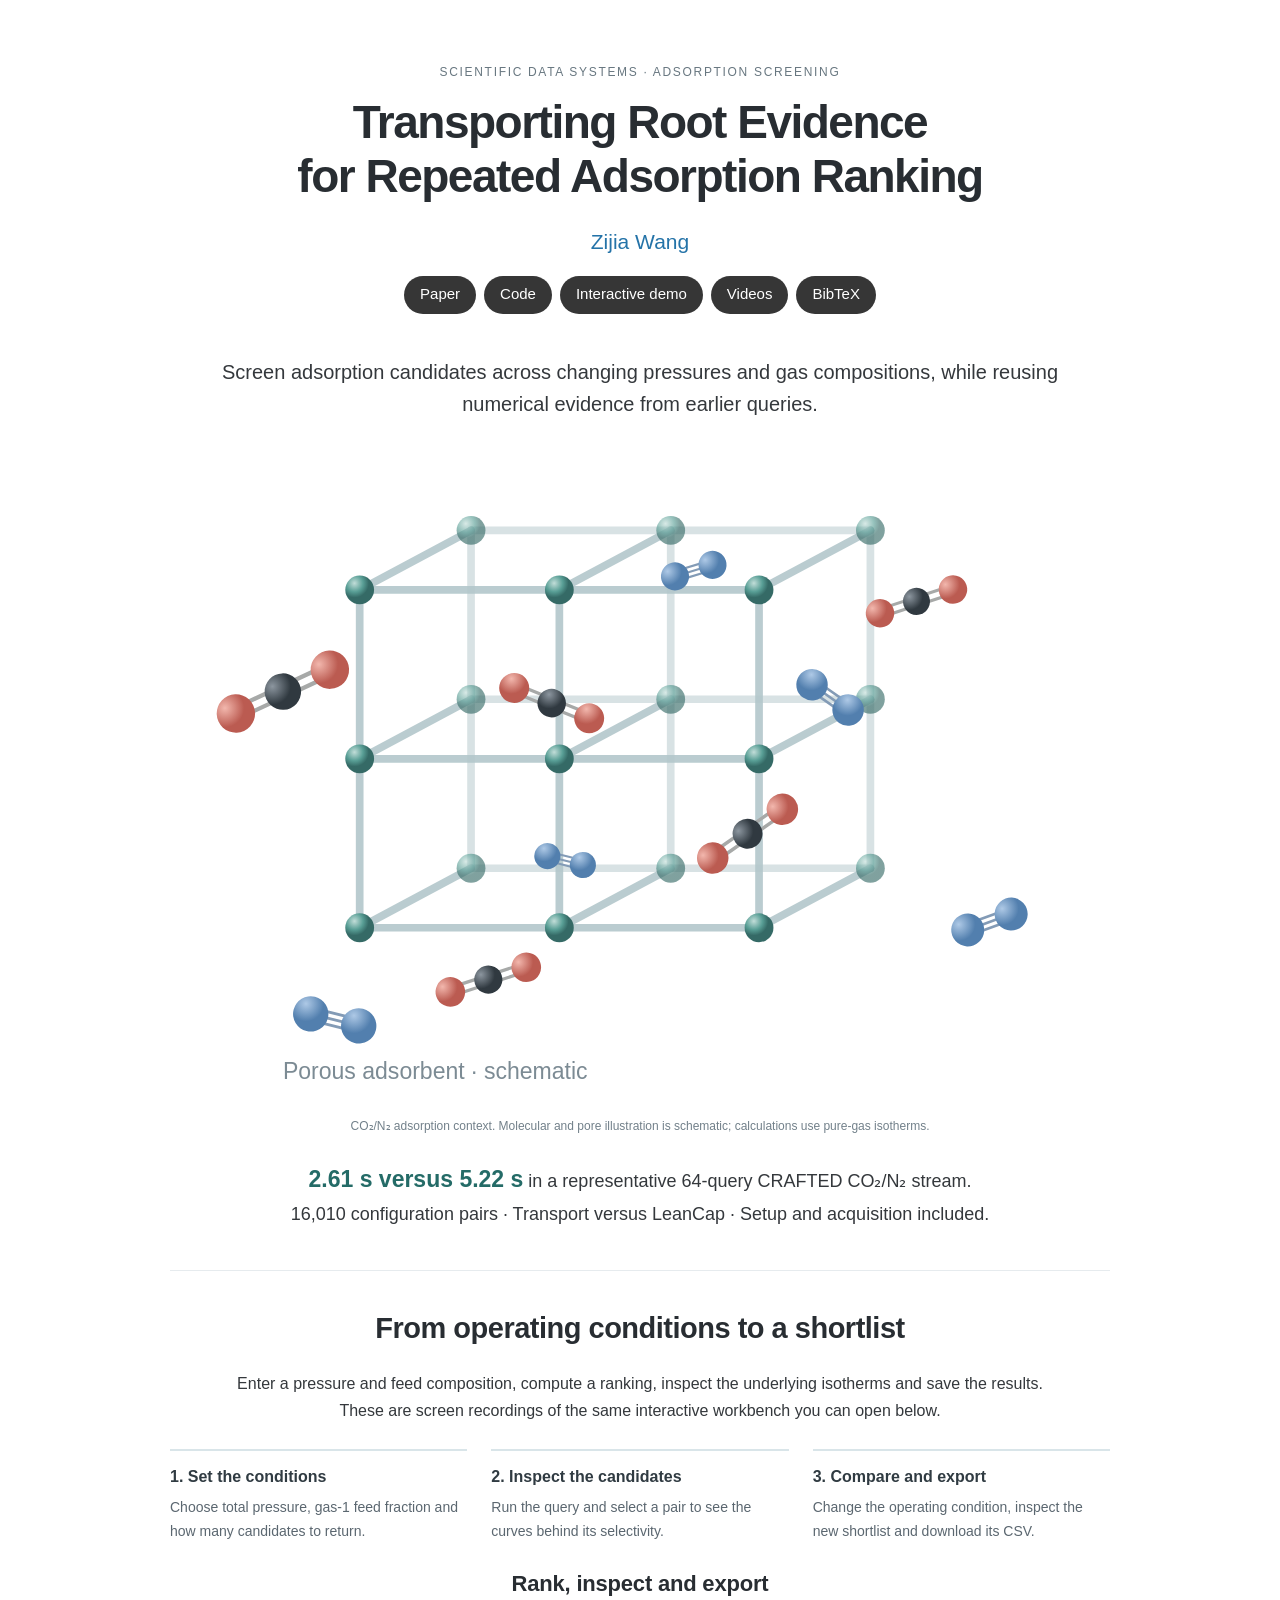
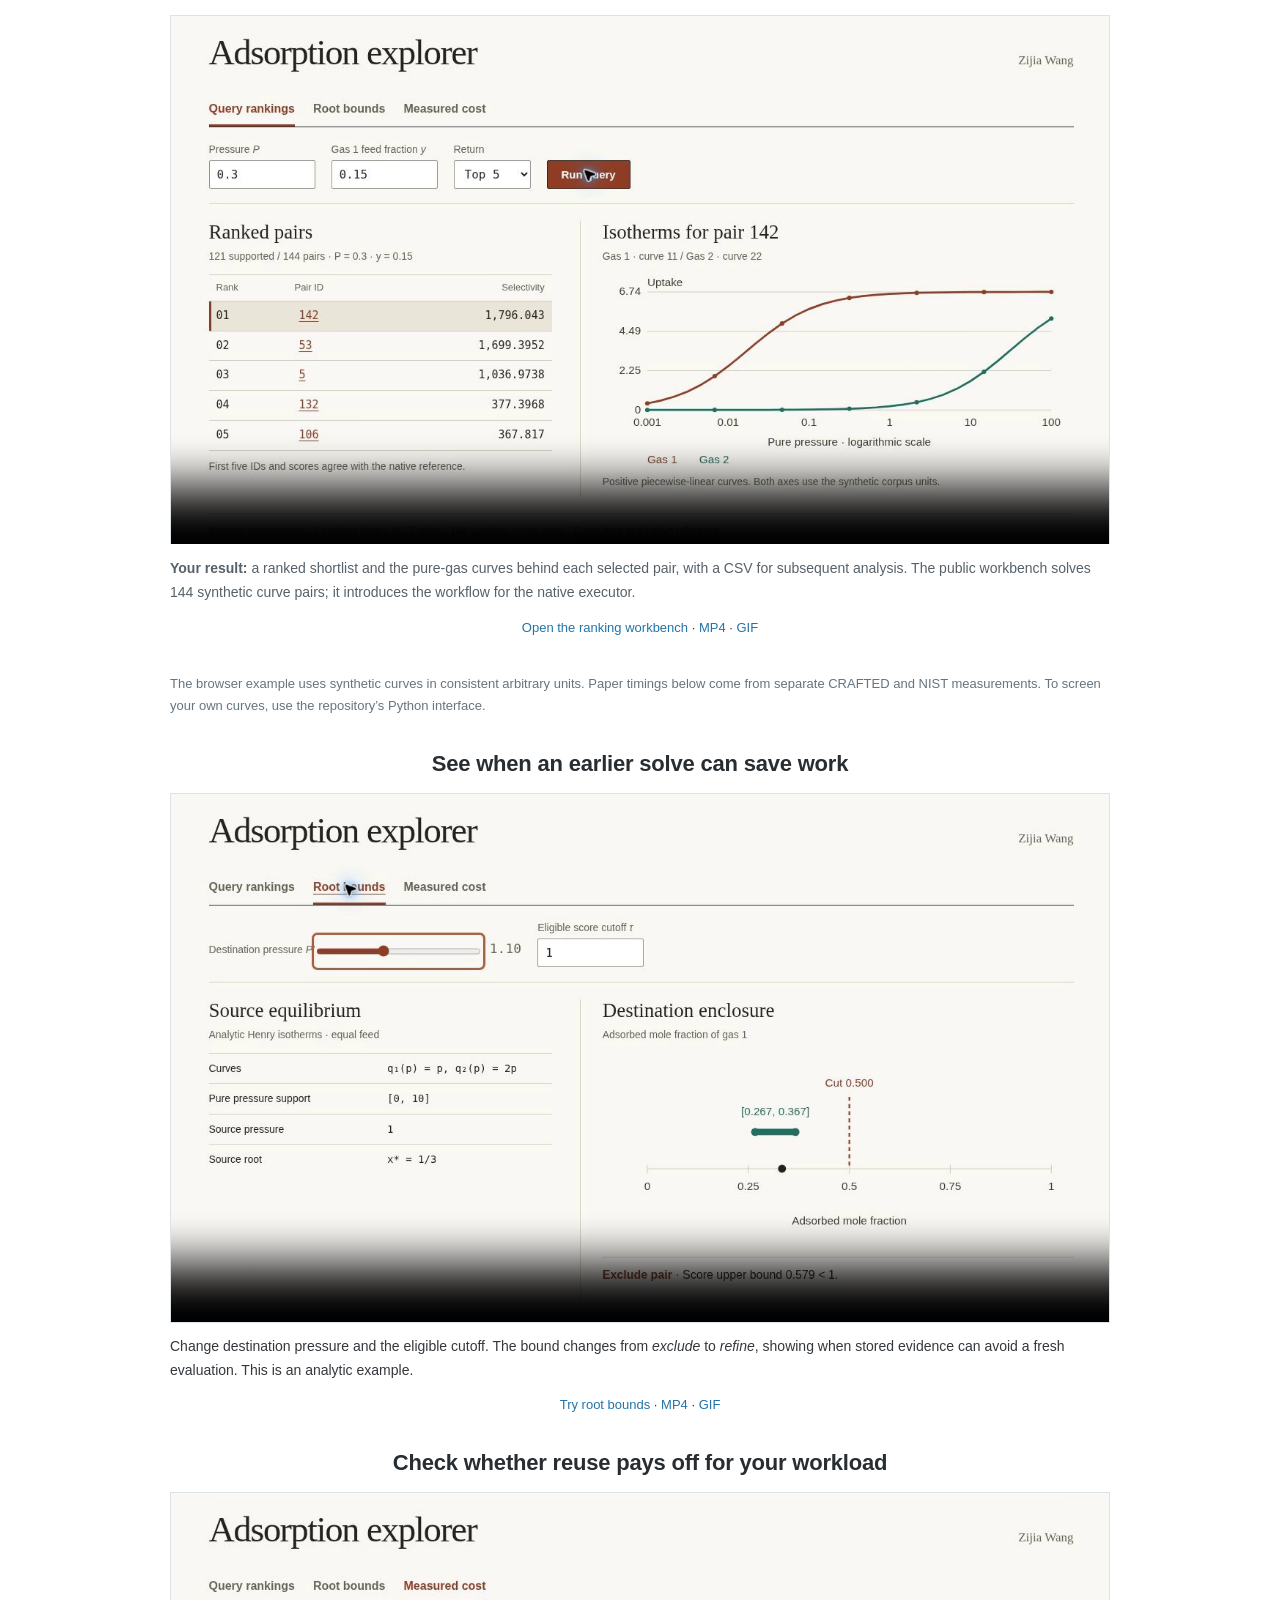
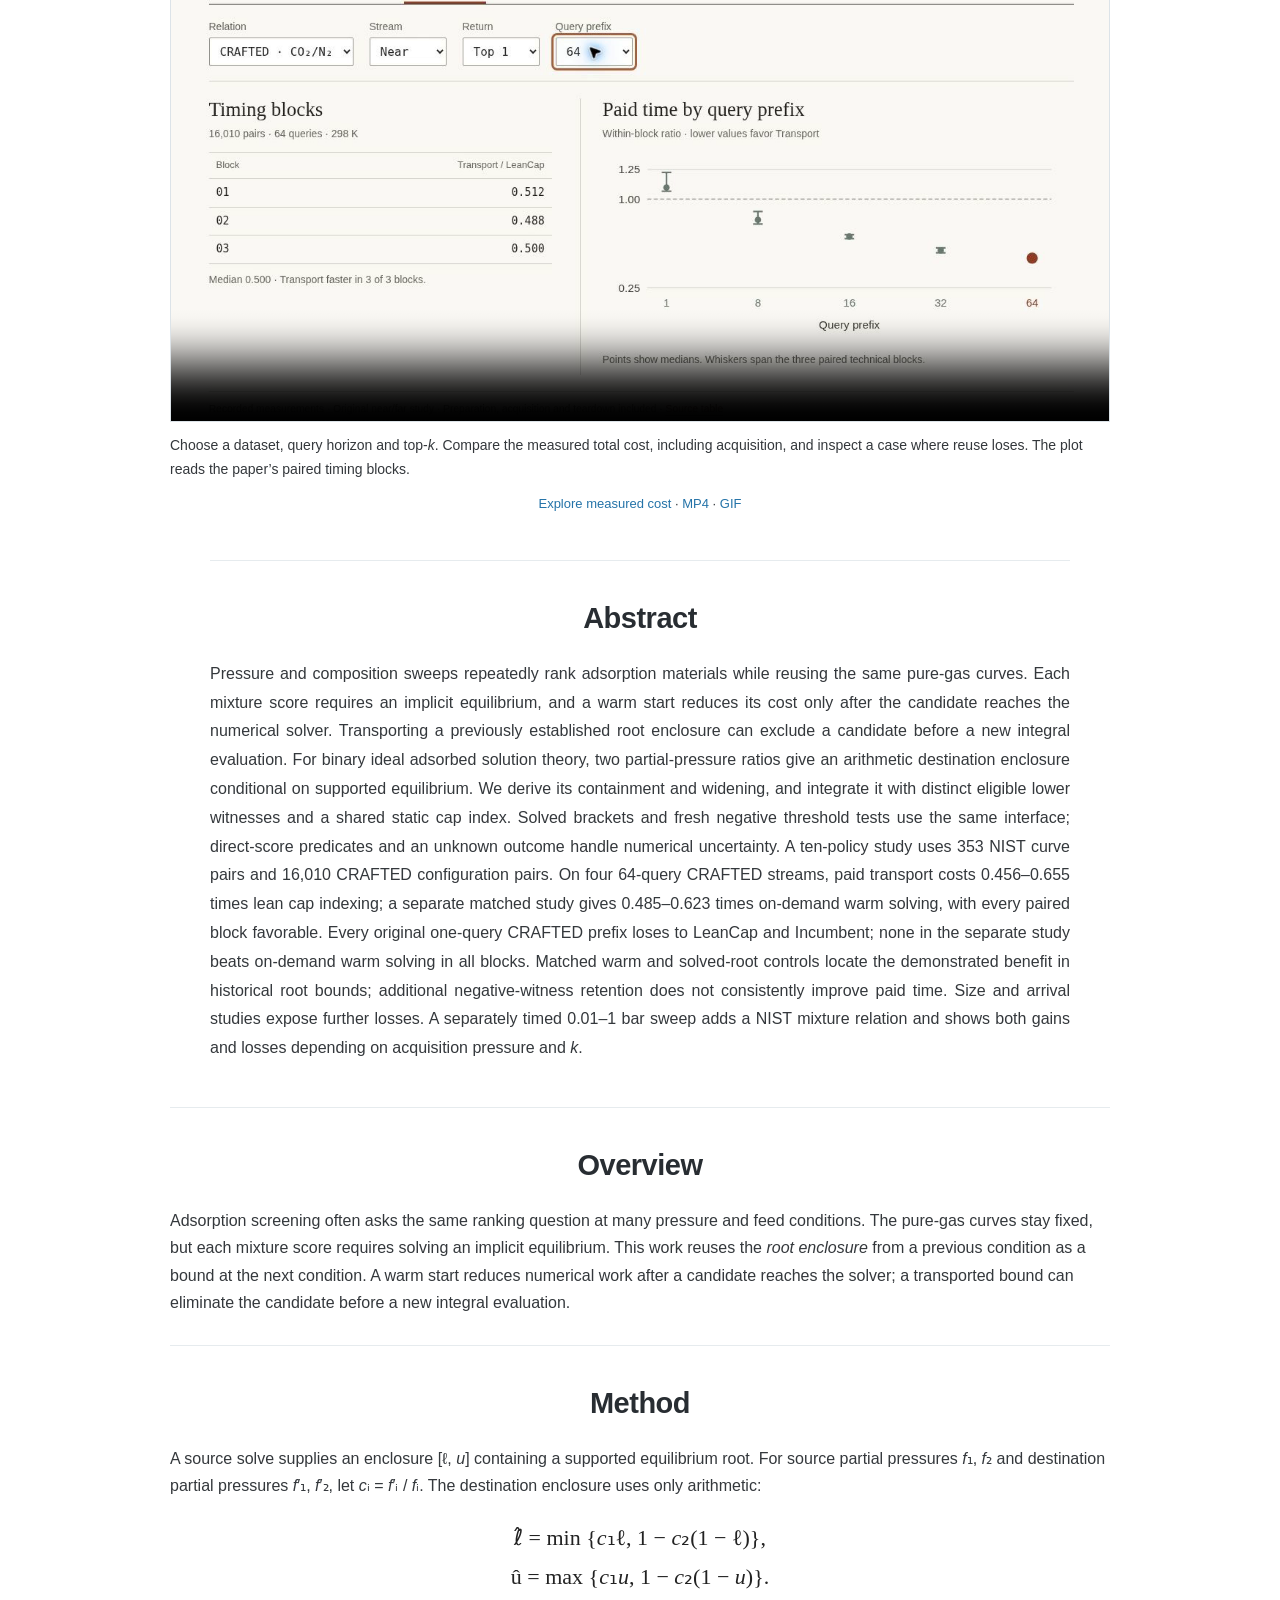
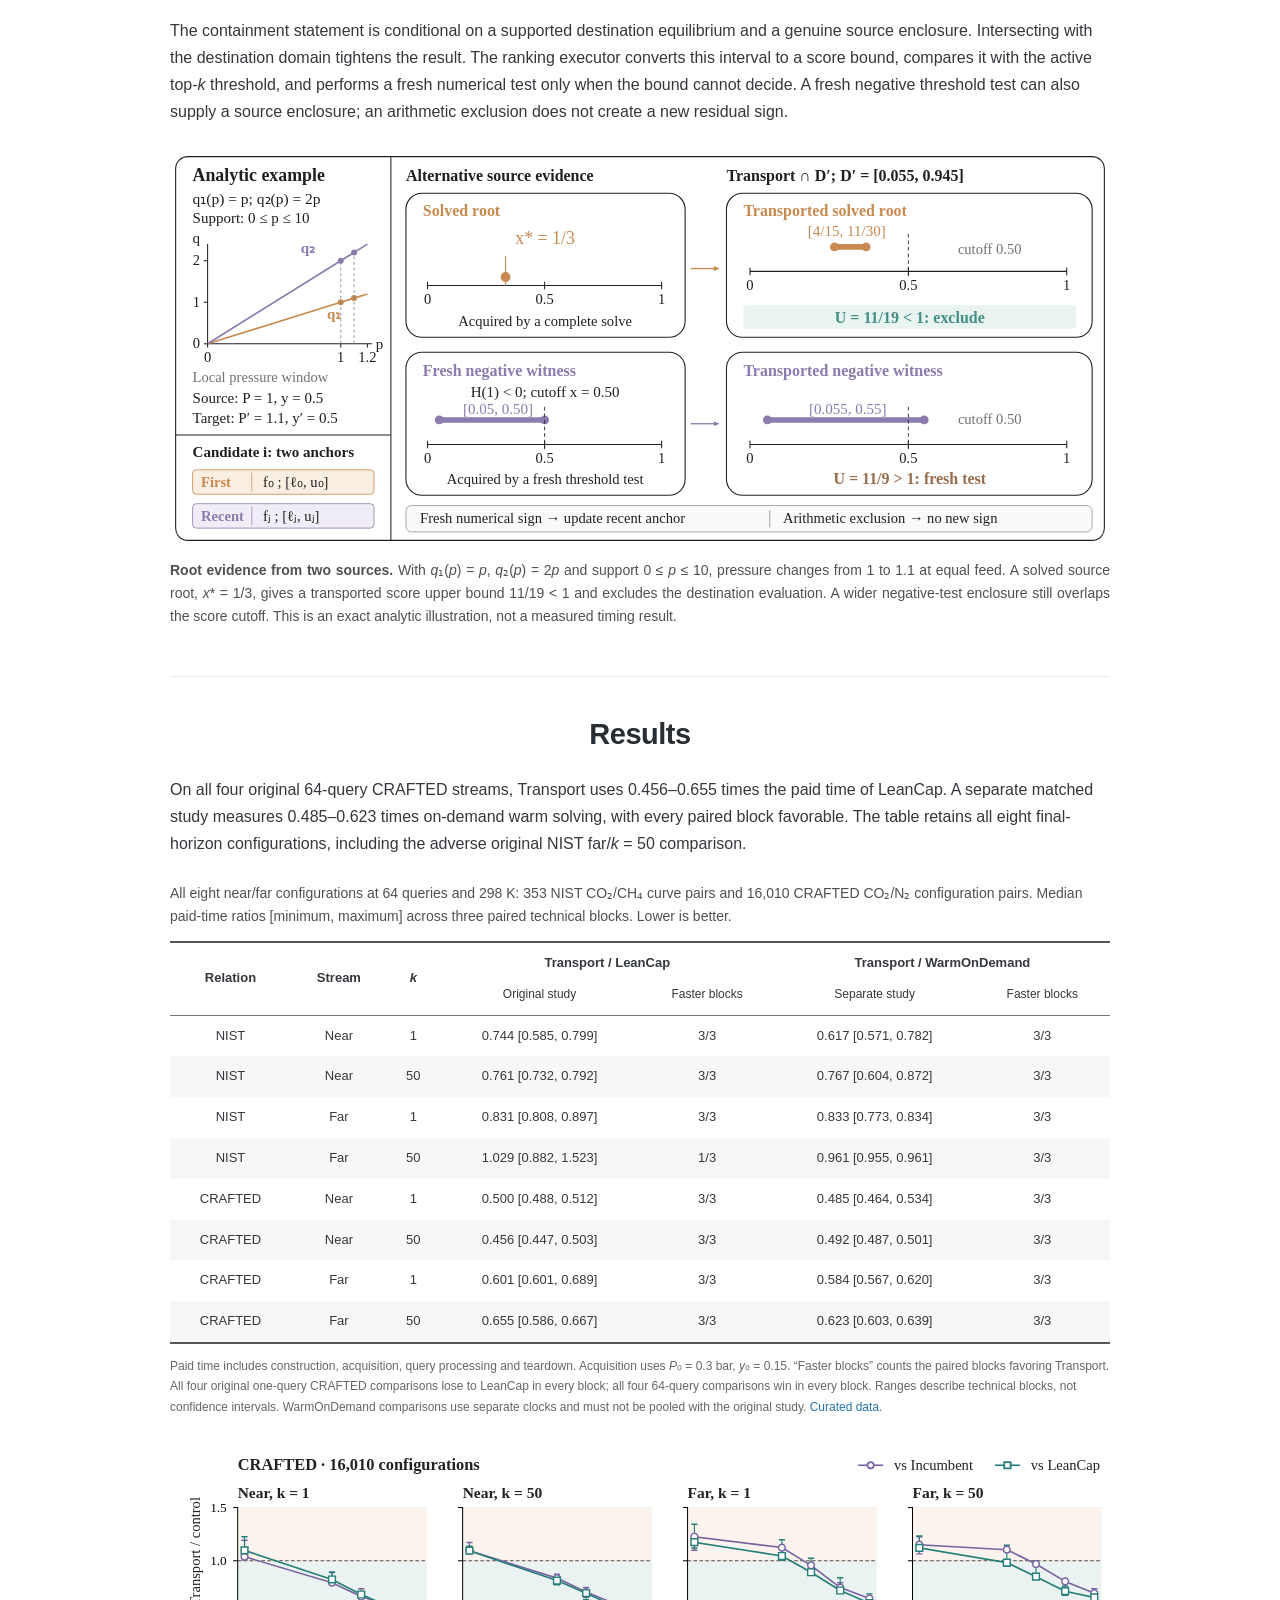
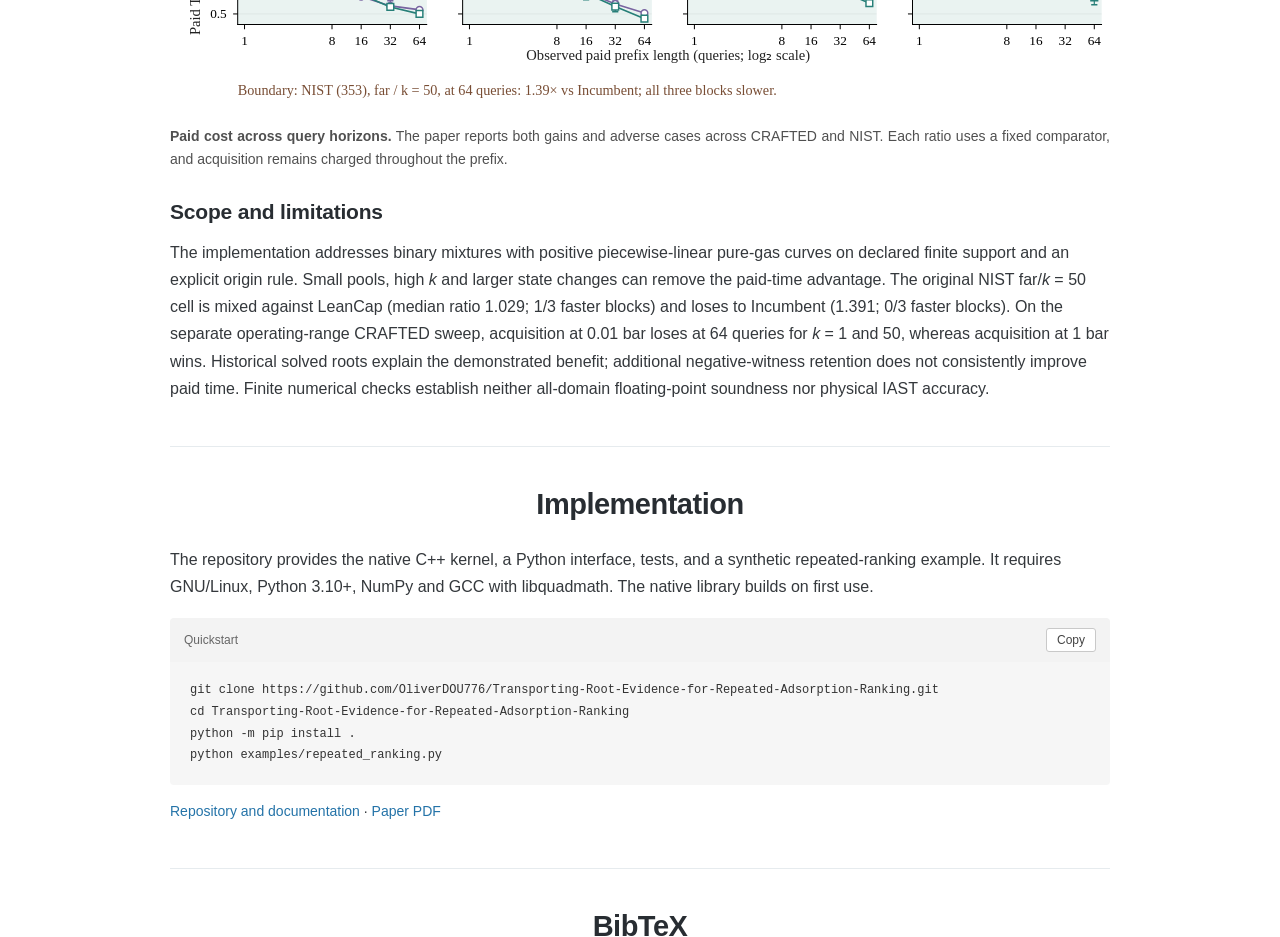
==== commit a9c3bc8a: "Keep page assets current and adapt the chemistry illustration to narrow screens" ====
--- a/docs/index.html
+++ b/docs/index.html
@@ -12,16 +12,15 @@
 <meta content="https://OliverDOU776.github.io/Transporting-Root-Evidence-for-Repeated-Adsorption-Ranking/media/query-replay-poster.png" property="og:image"/>
 <title>Transporting Root Evidence for Repeated Adsorption Ranking</title>
 <link href="assets/favicon.svg" rel="icon" type="image/svg+xml"/>
-<link href="style.css" rel="stylesheet"/>
+<link href="style.css?v=20261109-2" rel="stylesheet"/>
 <script defer="" src="app.js"></script>
 </head>
 <body>
 <a class="skip-link" href="#main">Skip to content</a>
 <main id="main">
 <header class="paper-header"><p class="topic">Scientific data systems · Adsorption screening</p><h1>Transporting Root Evidence<br/>for Repeated Adsorption Ranking</h1><div class="byline"><p class="authors"><a href="https://github.com/OliverDOU776">Zijia Wang</a></p><div class="paper-links"><a href="assets/paper.pdf">Paper</a><a href="https://github.com/OliverDOU776/Transporting-Root-Evidence-for-Repeated-Adsorption-Ranking">Code</a><a href="explorer/">Interactive demo</a><a href="#demonstrations">Videos</a><a href="#bibtex">BibTeX</a></div></div></header><p class="lead">Screen adsorption candidates across changing pressures and gas compositions, while reusing numerical evidence from earlier queries.</p>
-<figure class="chemistry"><img alt="CO2 and N2 molecular models alongside a schematic porous adsorbent, illustrating repeated screening under changing operating conditions" height="350" src="assets/adsorption-scene.svg" width="1100"/><figcaption>CO₂/N₂ adsorption context. Molecular and pore illustration is schematic; calculations use pure-gas isotherms.</figcaption></figure>
+<figure class="chemistry"><picture><source media="(max-width: 600px)" srcset="assets/adsorption-scene-mobile.svg"/><img alt="CO2 and N2 molecular models alongside a schematic porous adsorbent, illustrating repeated screening under changing operating conditions" height="350" src="assets/adsorption-scene.svg" width="1100"/></picture><figcaption>CO₂/N₂ adsorption context. Molecular and pore illustration is schematic; calculations use pure-gas isotherms.</figcaption></figure>
 <p class="opening-result"><strong>2.61 s versus 5.22 s</strong> in a representative 64-query CRAFTED CO₂/N₂ stream.<br/>16,010 configuration pairs · Transport versus LeanCap · Setup and acquisition included.</p>
-
 <section aria-labelledby="demonstrations-heading" class="paper-section" id="demonstrations"><h2 id="demonstrations-heading">From operating conditions to a shortlist</h2>
 <p class="section-intro">Enter a pressure and feed composition, compute a ranking, inspect the underlying isotherms and save the results. These are screen recordings of the same interactive workbench you can open below.</p>
 <ol class="workflow"><li><strong>1. Set the conditions</strong>Choose total pressure, gas-1 feed fraction and how many candidates to return.</li><li><strong>2. Inspect the candidates</strong>Run the query and select a pair to see the curves behind its selectivity.</li><li><strong>3. Compare and export</strong>Change the operating condition, inspect the new shortlist and download its CSV.</li></ol>
@@ -49,7 +48,6 @@
 <figcaption><strong>Root evidence from two sources.</strong> With <i>q</i>₁(<i>p</i>) = <i>p</i>, <i>q</i>₂(<i>p</i>) = 2<i>p</i> and support 0 ≤ <i>p</i> ≤ 10, pressure changes from 1 to 1.1 at equal feed. A solved source root, <i>x</i>* = 1/3, gives a transported score upper bound 11/19 &lt; 1 and excludes the destination evaluation. A wider negative-test enclosure still overlaps the score cutoff. This is an exact analytic illustration, not a measured timing result.</figcaption>
 </figure>
 </section>
-
 <section aria-labelledby="results-heading" class="paper-section" id="results">
 <h2 id="results-heading">Results</h2>
 <p>On all four original 64-query CRAFTED streams, Transport uses 0.456–0.655 times the paid time of LeanCap. A separate matched study measures 0.485–0.623 times on-demand warm solving, with every paired block favorable. The table retains all eight final-horizon configurations, including the adverse original NIST far/<i>k</i> = 50 comparison.</p>
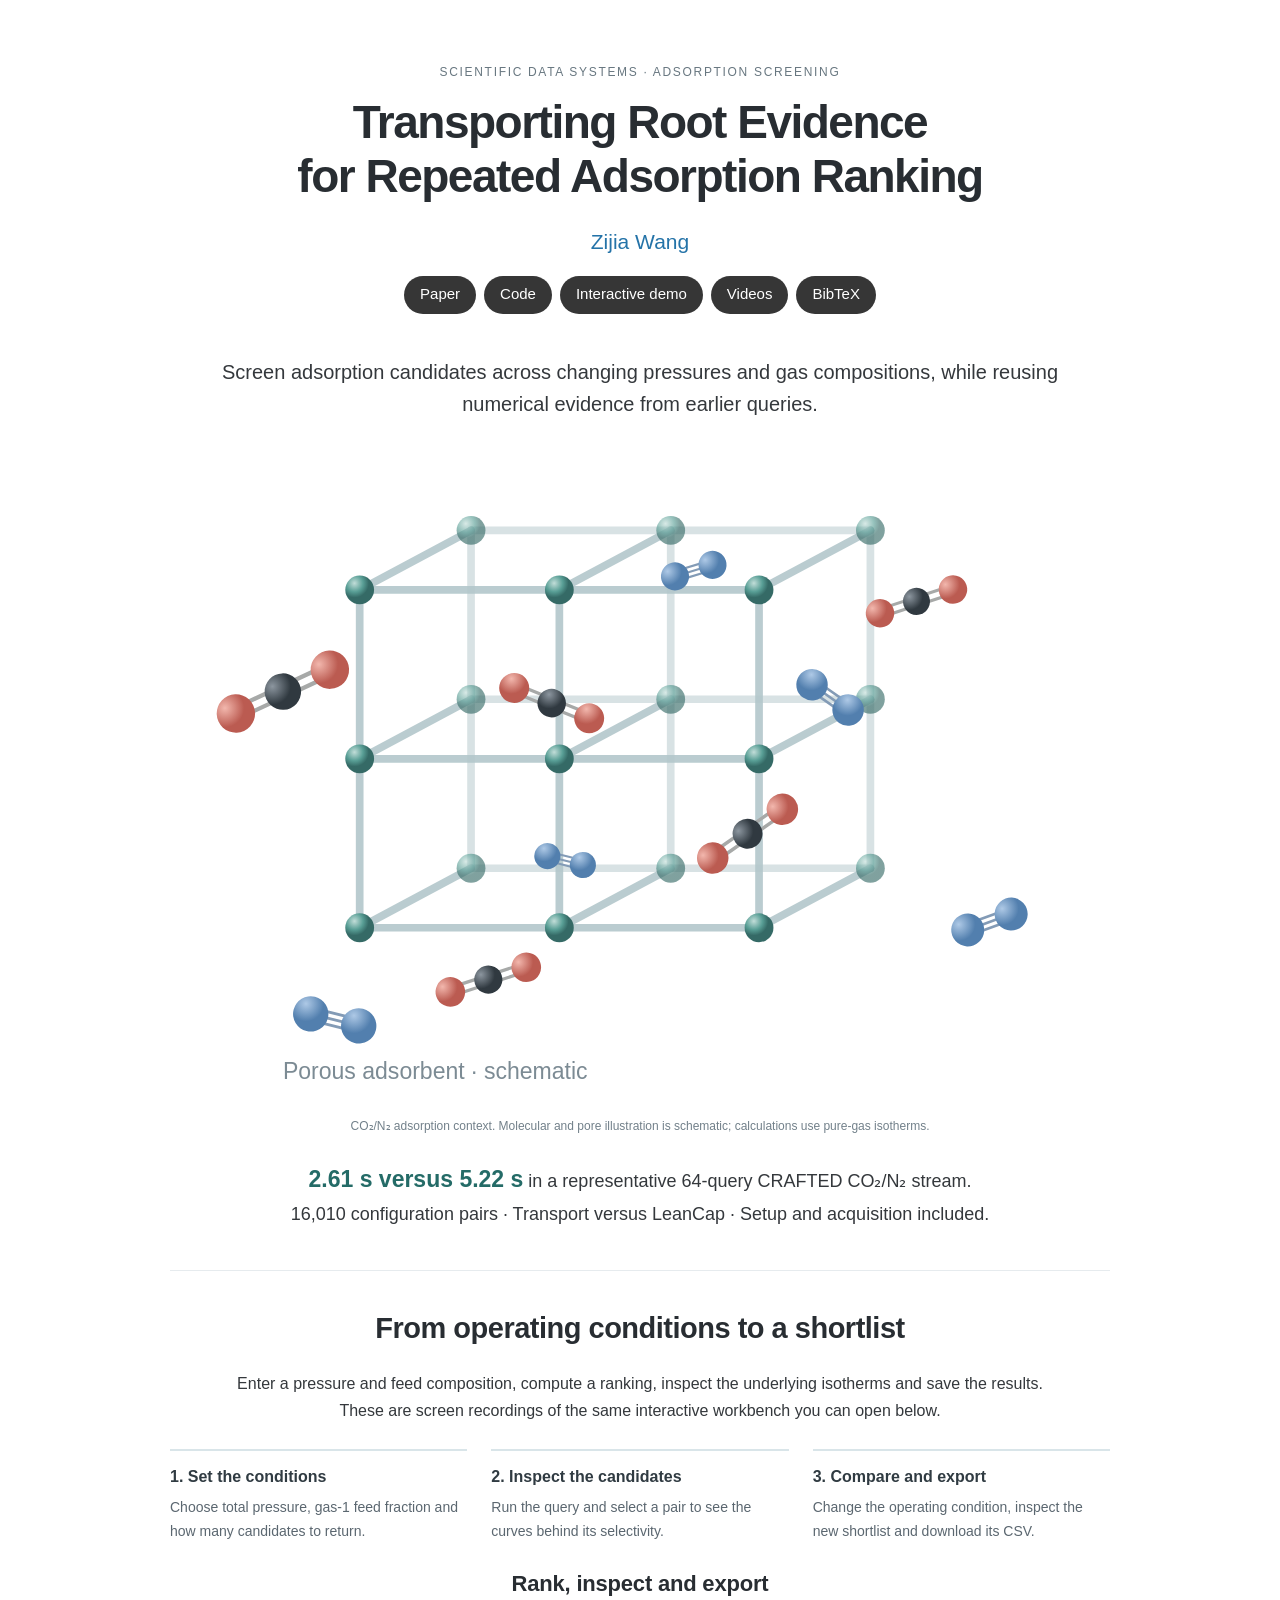
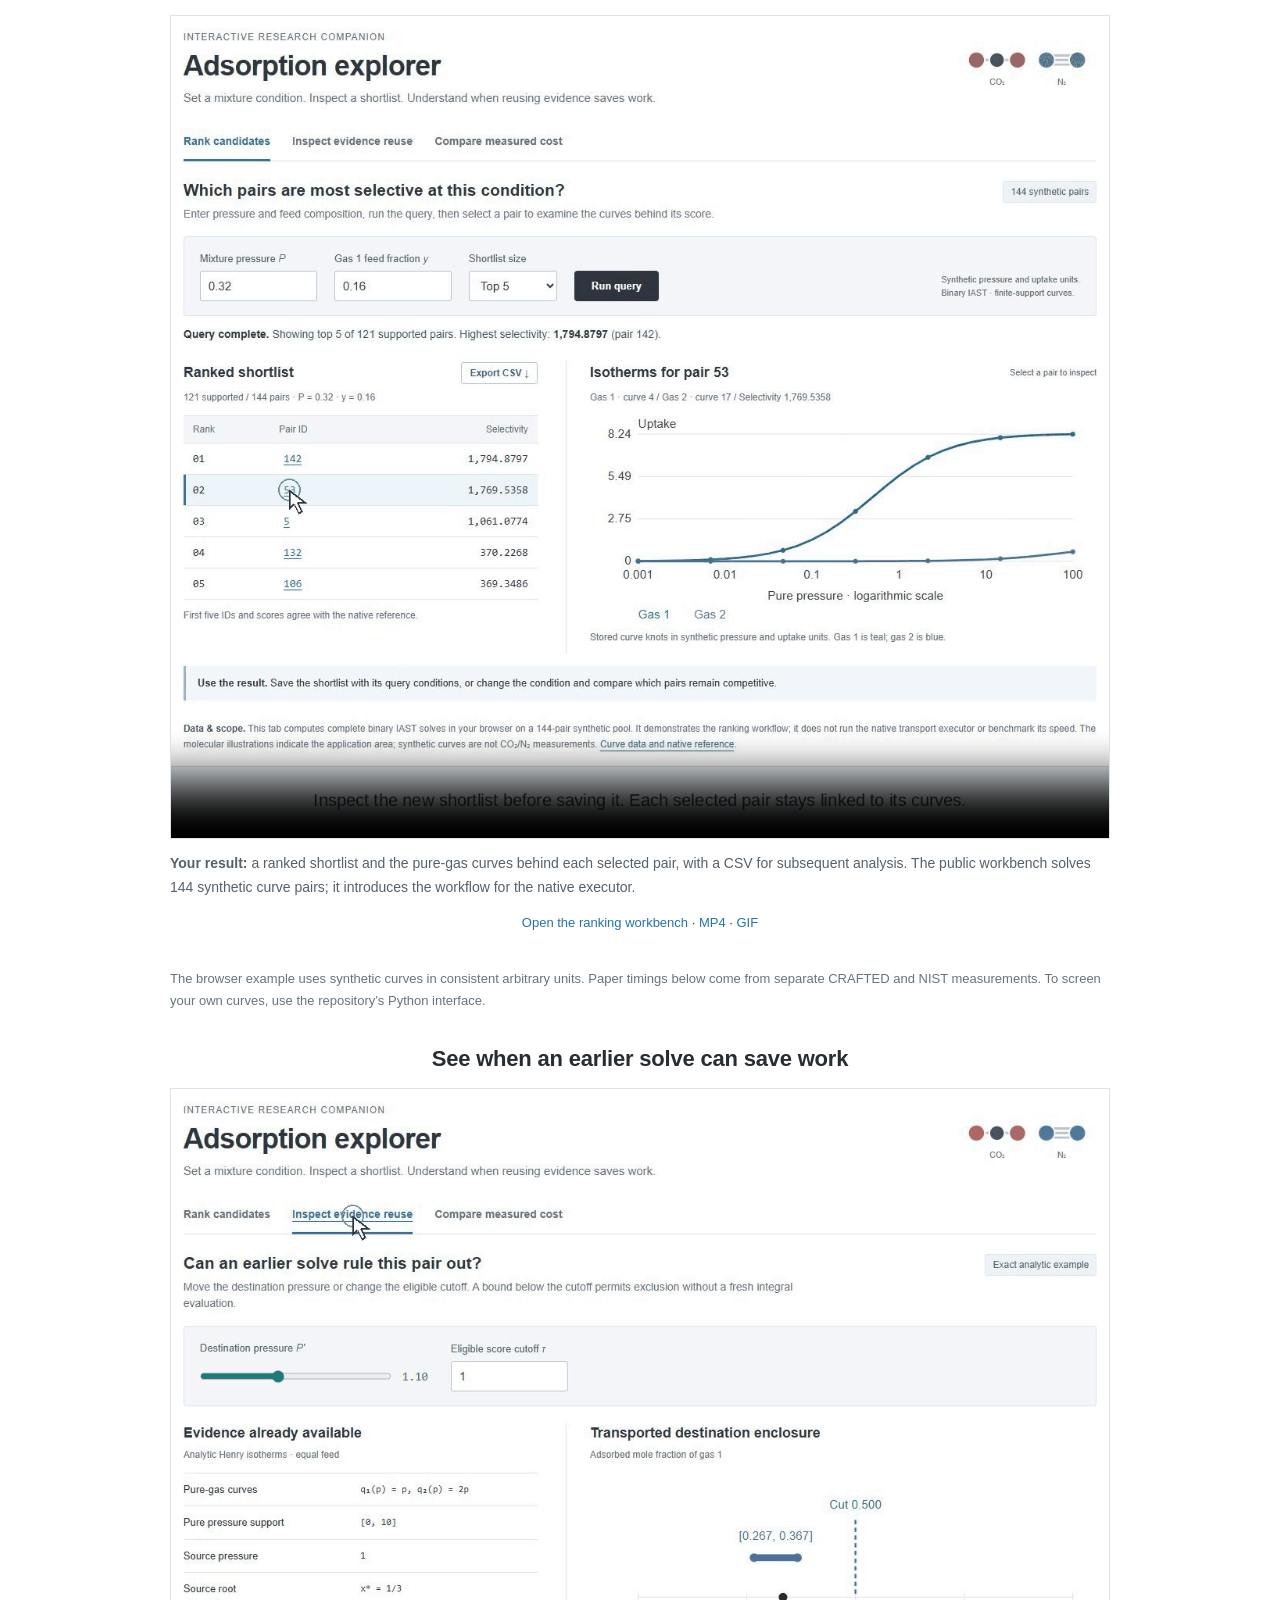
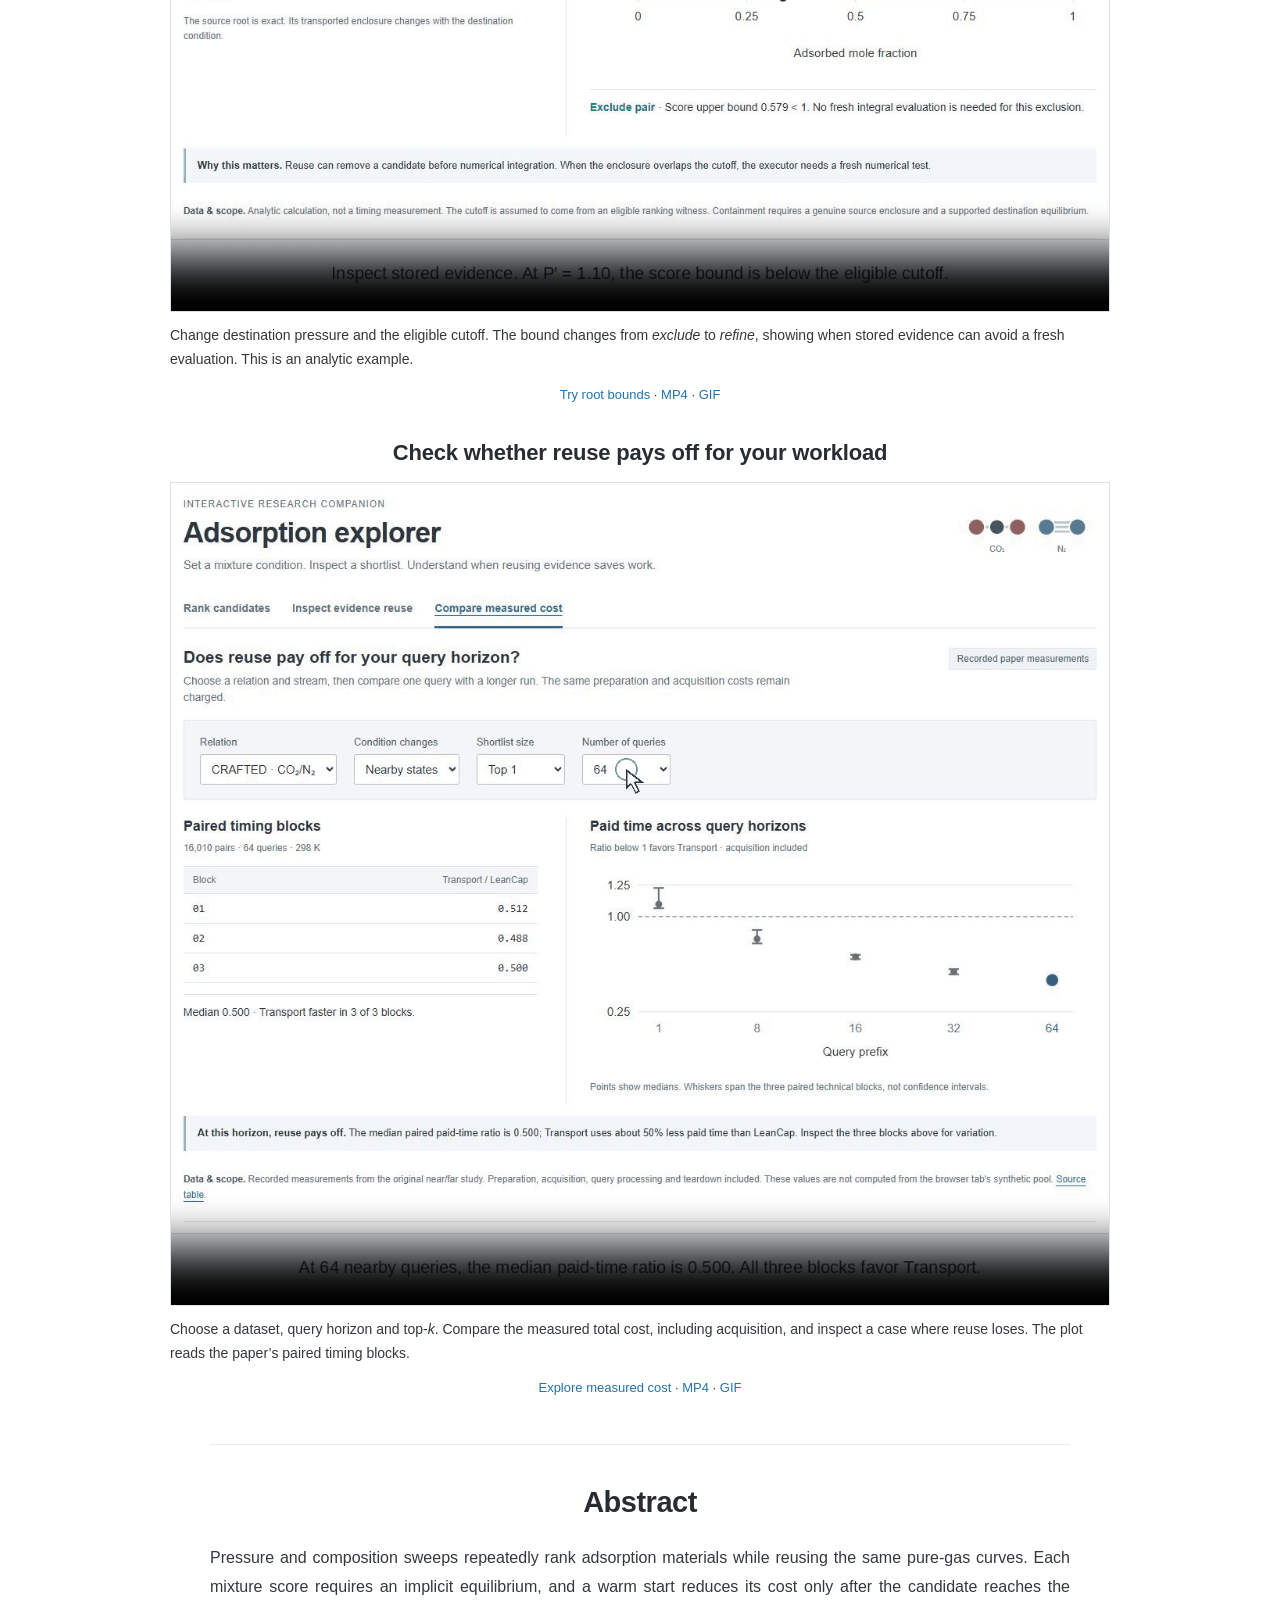
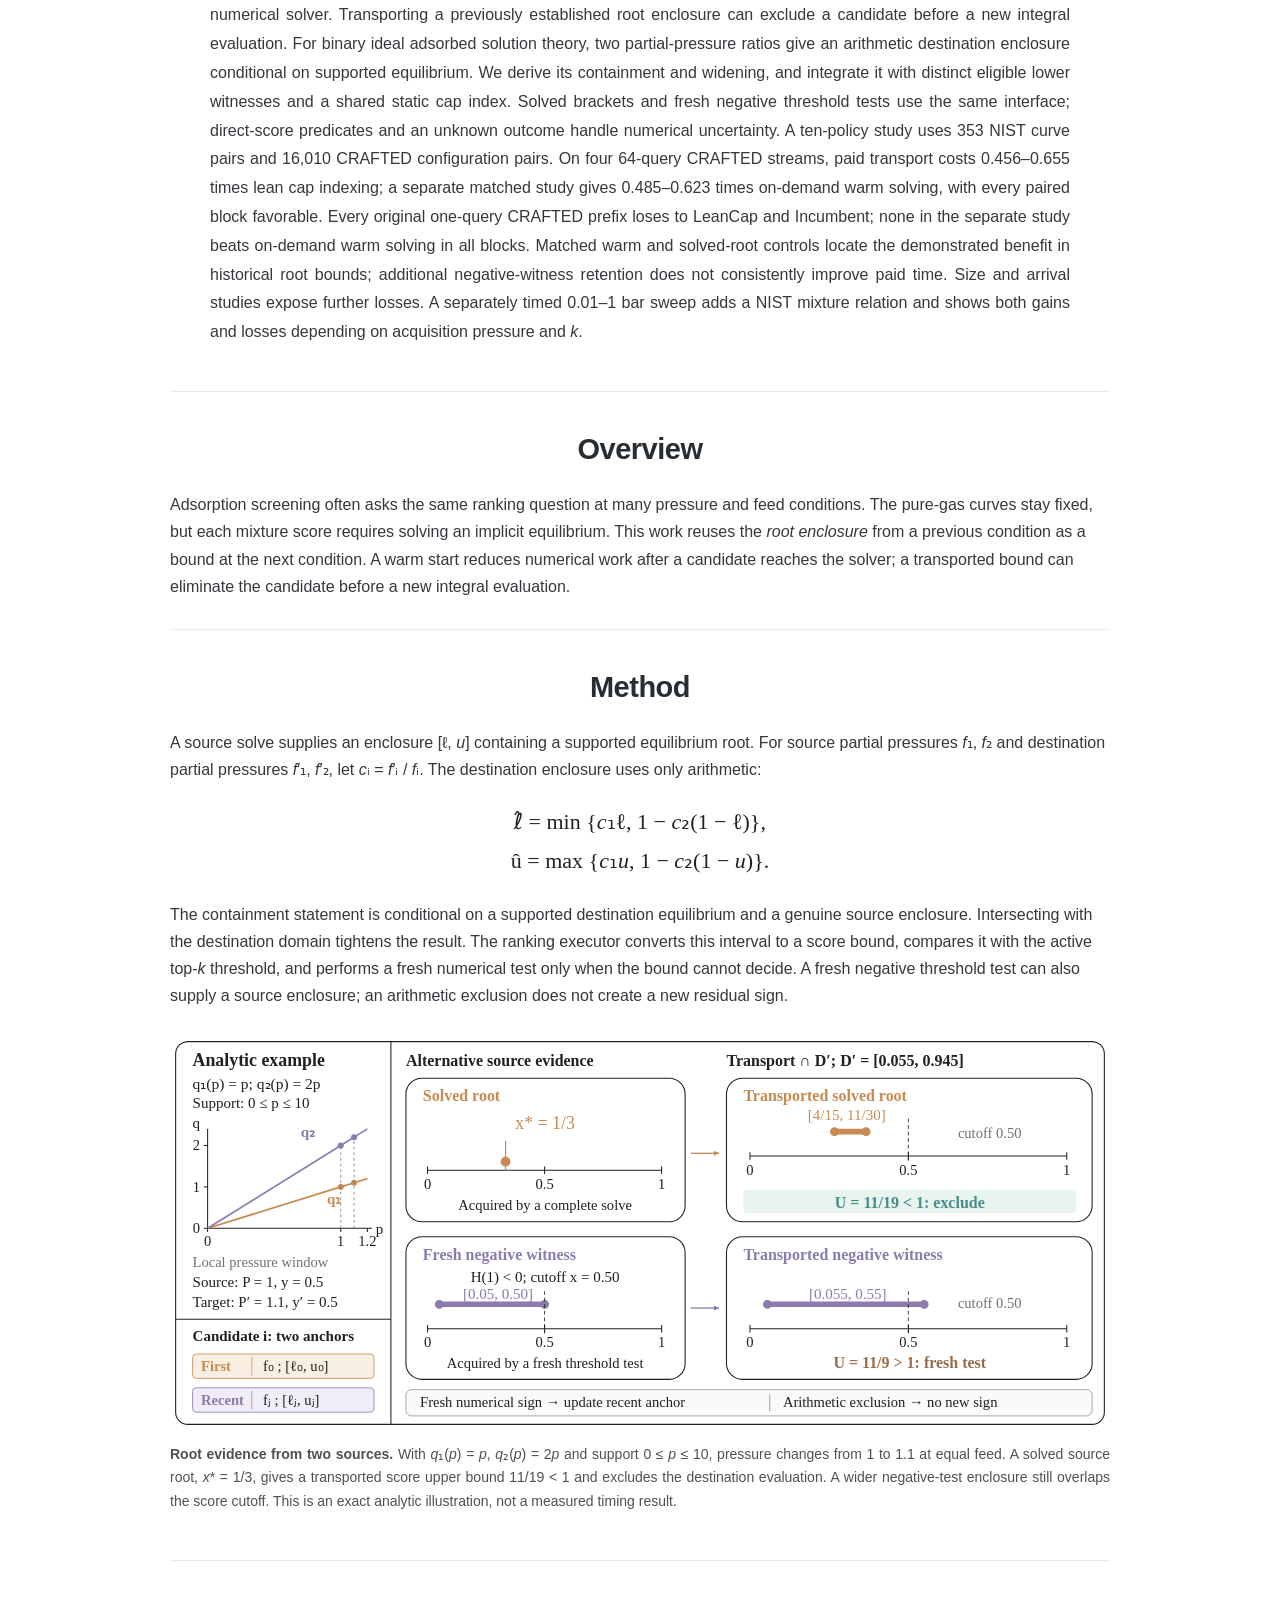
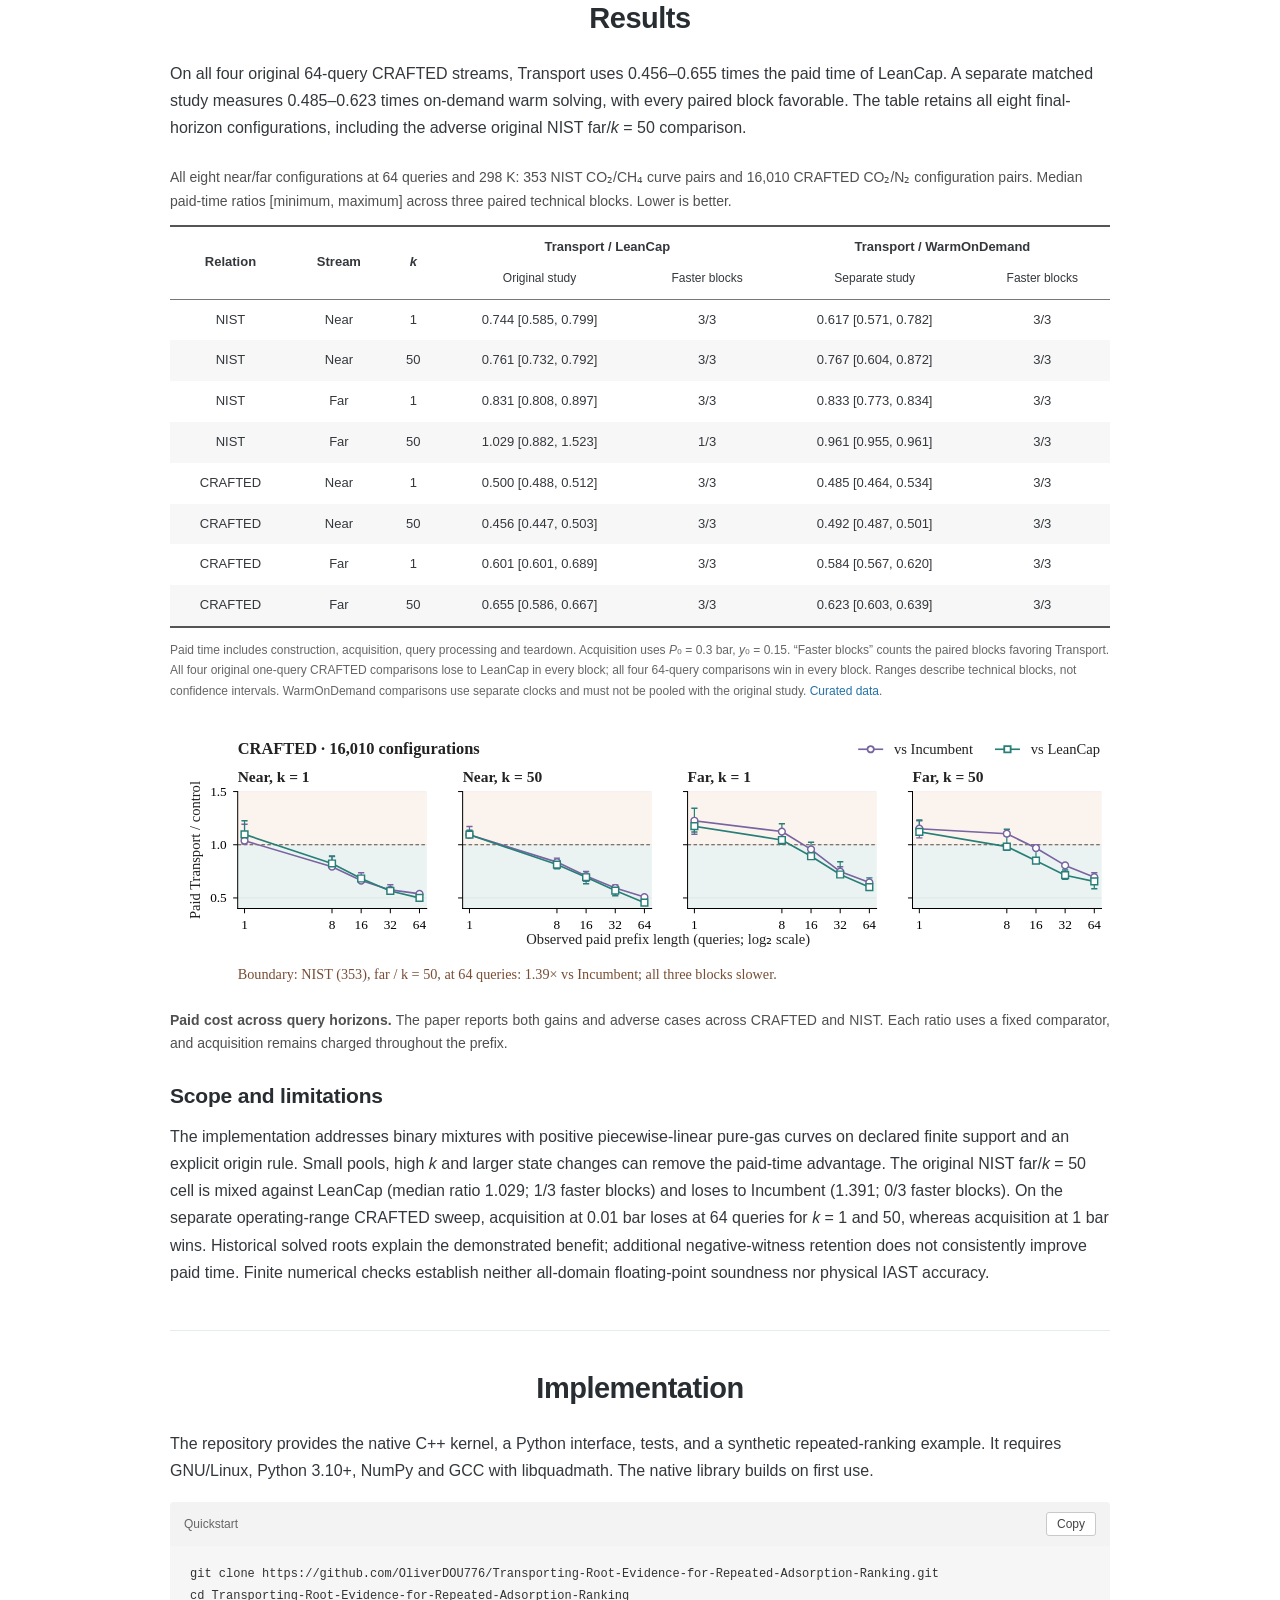
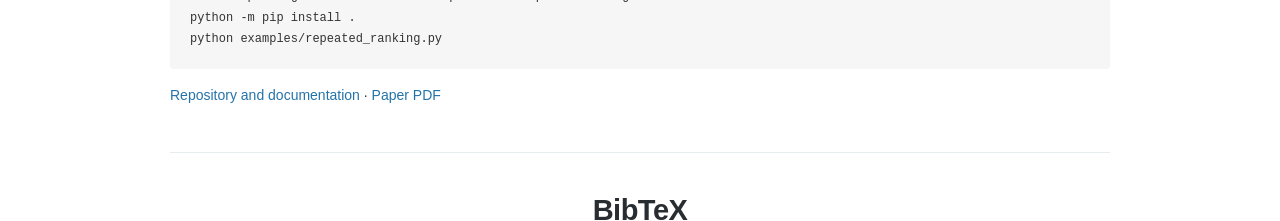
==== commit 86cbac64: "Show actual screening workflows in captioned MP4 and GIF demos Record condition entry, linked isothe" ====
--- a/docs/index.html
+++ b/docs/index.html
@@ -9,7 +9,7 @@
 <meta content="Transporting Root Evidence for Repeated Adsorption Ranking" property="og:title"/>
 <meta content="Root-enclosure transport for repeated adsorption ranking: paper, implementation, demonstrations and measured results." property="og:description"/>
 <meta content="website" property="og:type"/>
-<meta content="https://OliverDOU776.github.io/Transporting-Root-Evidence-for-Repeated-Adsorption-Ranking/media/query-replay-poster.png" property="og:image"/>
+<meta content="https://OliverDOU776.github.io/Transporting-Root-Evidence-for-Repeated-Adsorption-Ranking/media/query-replay-poster.png?v=20261109-3" property="og:image"/>
 <title>Transporting Root Evidence for Repeated Adsorption Ranking</title>
 <link href="assets/favicon.svg" rel="icon" type="image/svg+xml"/>
 <link href="style.css?v=20261109-2" rel="stylesheet"/>
@@ -24,10 +24,10 @@
 <section aria-labelledby="demonstrations-heading" class="paper-section" id="demonstrations"><h2 id="demonstrations-heading">From operating conditions to a shortlist</h2>
 <p class="section-intro">Enter a pressure and feed composition, compute a ranking, inspect the underlying isotherms and save the results. These are screen recordings of the same interactive workbench you can open below.</p>
 <ol class="workflow"><li><strong>1. Set the conditions</strong>Choose total pressure, gas-1 feed fraction and how many candidates to return.</li><li><strong>2. Inspect the candidates</strong>Run the query and select a pair to see the curves behind its selectivity.</li><li><strong>3. Compare and export</strong>Change the operating condition, inspect the new shortlist and download its CSV.</li></ol>
-<figure class="demo-main" id="query-replay"><h3>Rank, inspect and export</h3><video aria-label="Screen recording of changing operating conditions, inspecting ranked isotherms and exporting results" controls="" playsinline="" poster="media/query-replay-poster.png" preload="none"><source src="media/query-replay.mp4" type="video/mp4"/><track kind="captions" label="English" src="media/query-replay.vtt" srclang="en"/><a href="media/query-replay.mp4">Watch MP4</a></video><figcaption><strong>Your result:</strong> a ranked shortlist and the pure-gas curves behind each selected pair, with a CSV for subsequent analysis. The public workbench solves 144 synthetic curve pairs; it introduces the workflow for the native executor.</figcaption><p class="demo-actions"><a href="explorer/#ranking">Open the ranking workbench</a> · <a href="media/query-replay.mp4">MP4</a> · <a href="media/query-replay.gif">GIF</a></p></figure>
+<figure class="demo-main" id="query-replay"><h3>Rank, inspect and export</h3><video aria-label="Screen recording of changing operating conditions, inspecting ranked isotherms and exporting results" controls="" playsinline="" poster="media/query-replay-poster.png?v=20261109-3" preload="none"><source src="media/query-replay.mp4?v=20261109-3" type="video/mp4"/><track kind="captions" label="English" src="media/query-replay.vtt?v=20261109-3" srclang="en"/><a href="media/query-replay.mp4?v=20261109-3">Watch MP4</a></video><figcaption><strong>Your result:</strong> a ranked shortlist and the pure-gas curves behind each selected pair, with a CSV for subsequent analysis. The public workbench solves 144 synthetic curve pairs; it introduces the workflow for the native executor.</figcaption><p class="demo-actions"><a href="explorer/#ranking">Open the ranking workbench</a> · <a href="media/query-replay.mp4?v=20261109-3">MP4</a> · <a href="media/query-replay.gif?v=20261109-3">GIF</a></p></figure>
 <p class="source-note">The browser example uses synthetic curves in consistent arbitrary units. Paper timings below come from separate CRAFTED and NIST measurements. To screen your own curves, use the repository’s Python interface.</p>
-<div class="demo-grid"><figure class="demo"><h3>See when an earlier solve can save work</h3><video aria-label="Operating the root bounds workbench" controls="" playsinline="" poster="media/root-transport-poster.png" preload="none"><source src="media/root-transport.mp4" type="video/mp4"/><track kind="captions" label="English" src="media/root-transport.vtt" srclang="en"/></video><figcaption>Change destination pressure and the eligible cutoff. The bound changes from <em>exclude</em> to <em>refine</em>, showing when stored evidence can avoid a fresh evaluation. This is an analytic example.</figcaption><p class="demo-actions"><a href="explorer/#bounds">Try root bounds</a> · <a href="media/root-transport.mp4">MP4</a> · <a href="media/root-transport.gif">GIF</a></p></figure>
-<figure class="demo"><h3>Check whether reuse pays off for your workload</h3><video aria-label="Selecting measured workloads and comparing total paid costs" controls="" playsinline="" poster="media/acquisition-cost-poster.png" preload="none"><source src="media/acquisition-cost.mp4" type="video/mp4"/><track kind="captions" label="English" src="media/acquisition-cost.vtt" srclang="en"/></video><figcaption>Choose a dataset, query horizon and top-<i>k</i>. Compare the measured total cost, including acquisition, and inspect a case where reuse loses. The plot reads the paper’s paired timing blocks.</figcaption><p class="demo-actions"><a href="explorer/#cost">Explore measured cost</a> · <a href="media/acquisition-cost.mp4">MP4</a> · <a href="media/acquisition-cost.gif">GIF</a></p></figure></div></section><section aria-labelledby="abstract-heading" class="paper-section abstract-section" id="abstract">
+<div class="demo-grid"><figure class="demo"><h3>See when an earlier solve can save work</h3><video aria-label="Operating the root bounds workbench" controls="" playsinline="" poster="media/root-transport-poster.png?v=20261109-3" preload="none"><source src="media/root-transport.mp4?v=20261109-3" type="video/mp4"/><track kind="captions" label="English" src="media/root-transport.vtt?v=20261109-3" srclang="en"/></video><figcaption>Change destination pressure and the eligible cutoff. The bound changes from <em>exclude</em> to <em>refine</em>, showing when stored evidence can avoid a fresh evaluation. This is an analytic example.</figcaption><p class="demo-actions"><a href="explorer/#bounds">Try root bounds</a> · <a href="media/root-transport.mp4?v=20261109-3">MP4</a> · <a href="media/root-transport.gif?v=20261109-3">GIF</a></p></figure>
+<figure class="demo"><h3>Check whether reuse pays off for your workload</h3><video aria-label="Selecting measured workloads and comparing total paid costs" controls="" playsinline="" poster="media/acquisition-cost-poster.png?v=20261109-3" preload="none"><source src="media/acquisition-cost.mp4?v=20261109-3" type="video/mp4"/><track kind="captions" label="English" src="media/acquisition-cost.vtt?v=20261109-3" srclang="en"/></video><figcaption>Choose a dataset, query horizon and top-<i>k</i>. Compare the measured total cost, including acquisition, and inspect a case where reuse loses. The plot reads the paper’s paired timing blocks.</figcaption><p class="demo-actions"><a href="explorer/#cost">Explore measured cost</a> · <a href="media/acquisition-cost.mp4?v=20261109-3">MP4</a> · <a href="media/acquisition-cost.gif?v=20261109-3">GIF</a></p></figure></div></section><section aria-labelledby="abstract-heading" class="paper-section abstract-section" id="abstract">
 <h2 id="abstract-heading">Abstract</h2>
 <p>Pressure and composition sweeps repeatedly rank adsorption materials while reusing the same pure-gas curves. Each mixture score requires an implicit equilibrium, and a warm start reduces its cost only after the candidate reaches the numerical solver. Transporting a previously established root enclosure can exclude a candidate before a new integral evaluation. For binary ideal adsorbed solution theory, two partial-pressure ratios give an arithmetic destination enclosure conditional on supported equilibrium. We derive its containment and widening, and integrate it with distinct eligible lower witnesses and a shared static cap index. Solved brackets and fresh negative threshold tests use the same interface; direct-score predicates and an unknown outcome handle numerical uncertainty. A ten-policy study uses 353 NIST curve pairs and 16,010 CRAFTED configuration pairs. On four 64-query CRAFTED streams, paid transport costs 0.456–0.655 times lean cap indexing; a separate matched study gives 0.485–0.623 times on-demand warm solving, with every paired block favorable. Every original one-query CRAFTED prefix loses to LeanCap and Incumbent; none in the separate study beats on-demand warm solving in all blocks. Matched warm and solved-root controls locate the demonstrated benefit in historical root bounds; additional negative-witness retention does not consistently improve paid time. Size and arrival studies expose further losses. A separately timed 0.01–1 bar sweep adds a NIST mixture relation and shows both gains and losses depending on acquisition pressure and <i>k</i>.</p>
 </section>
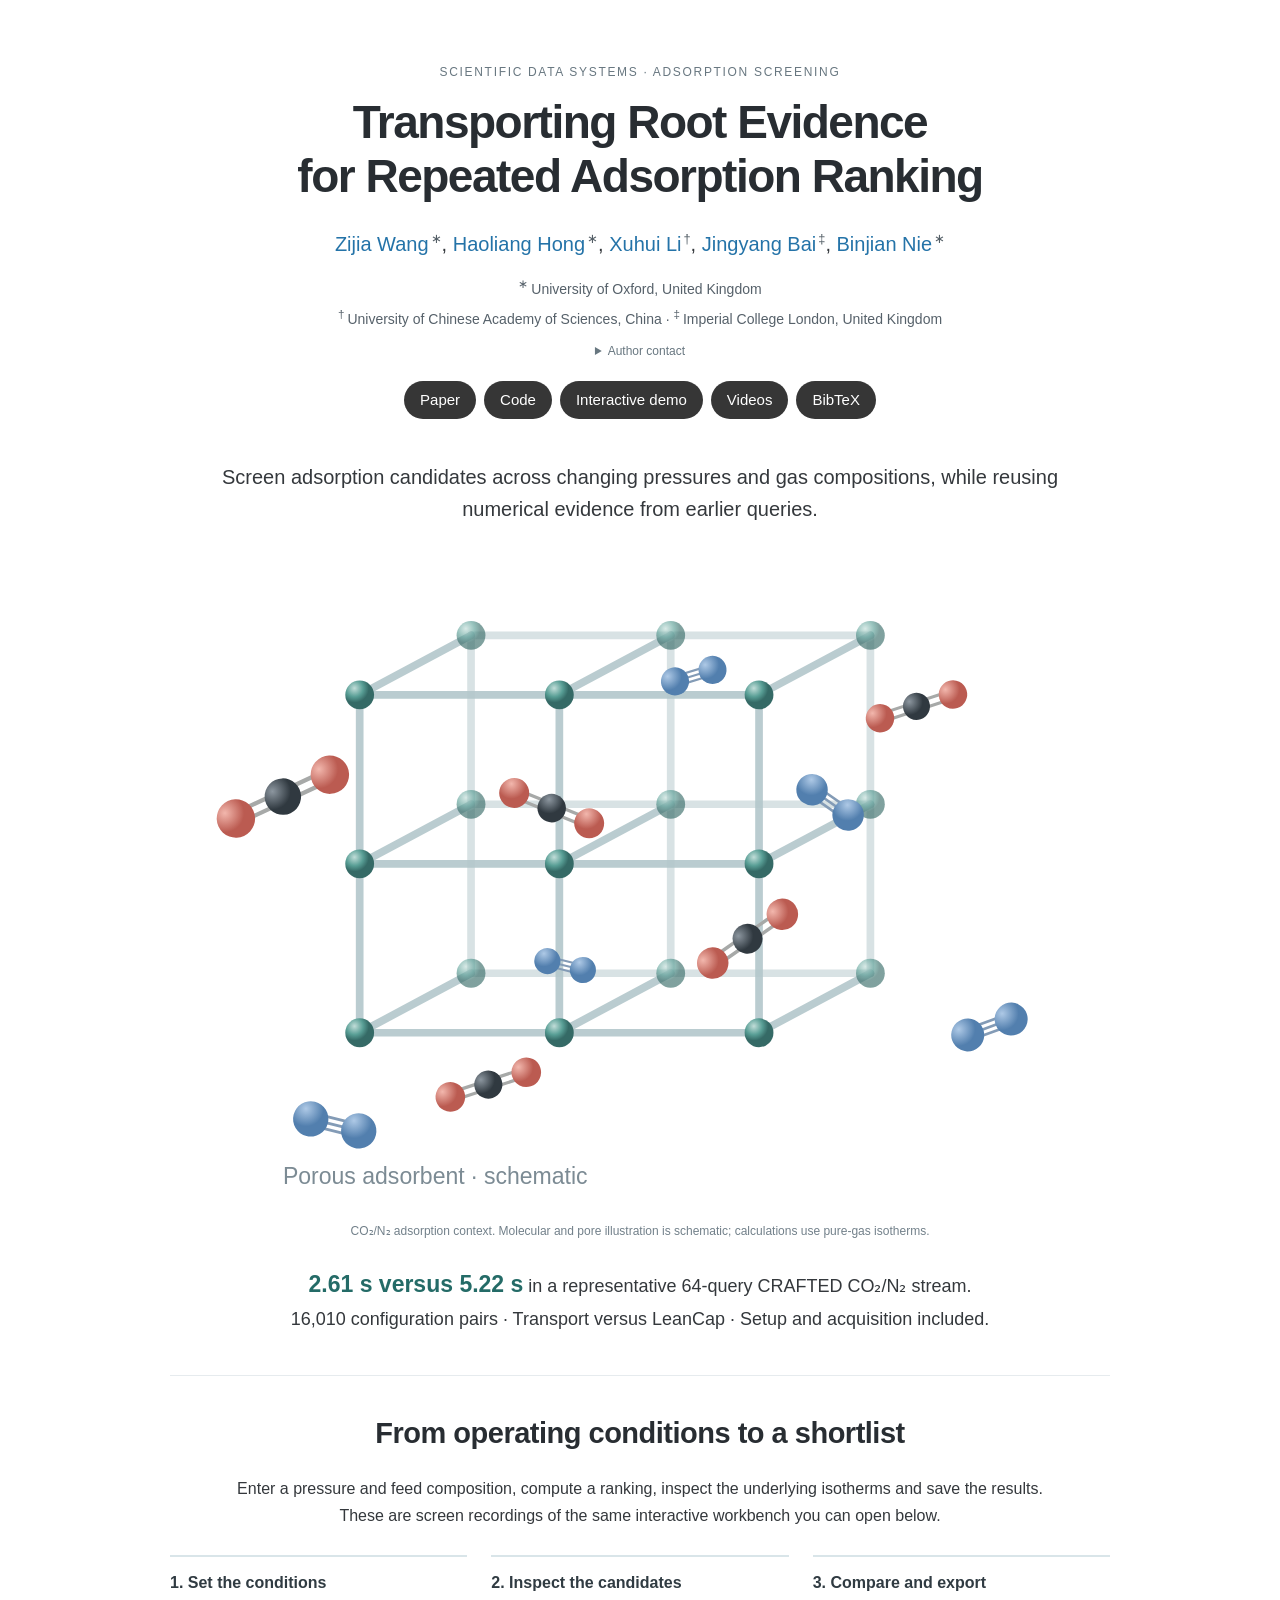
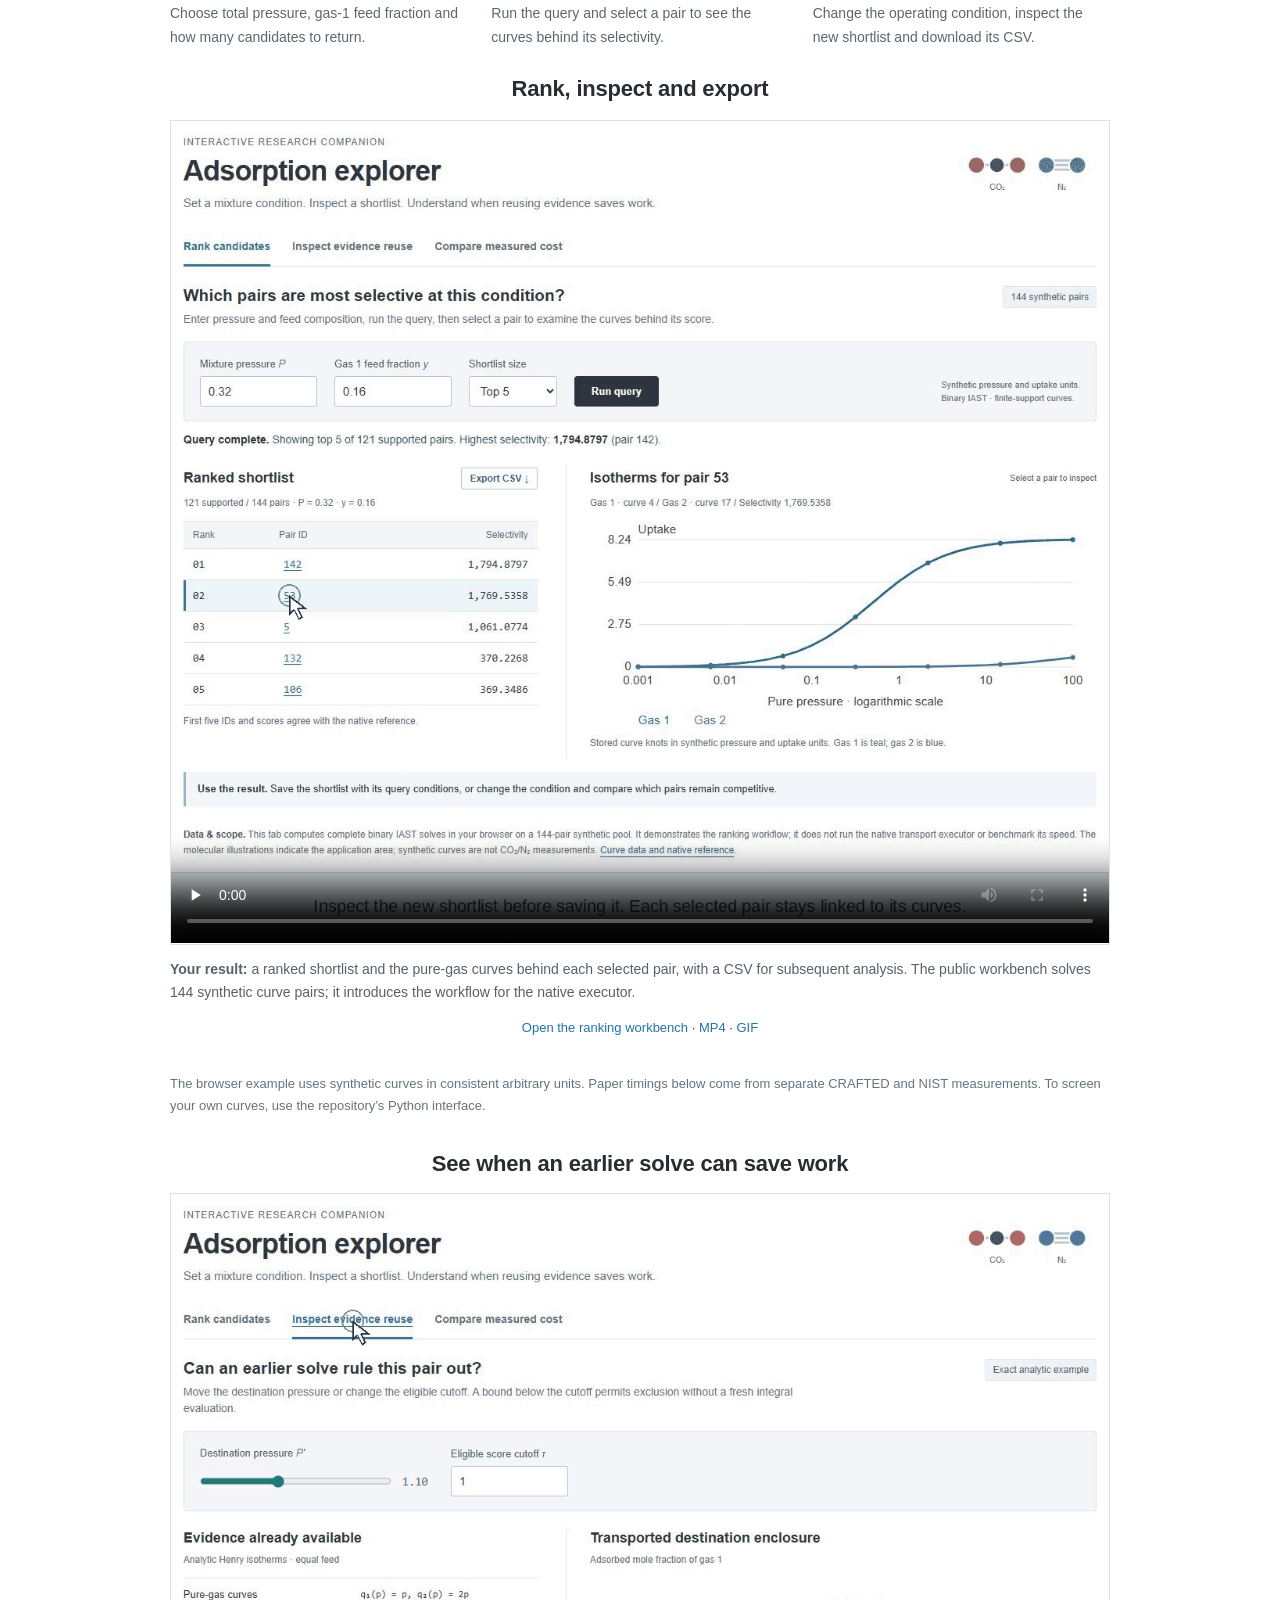
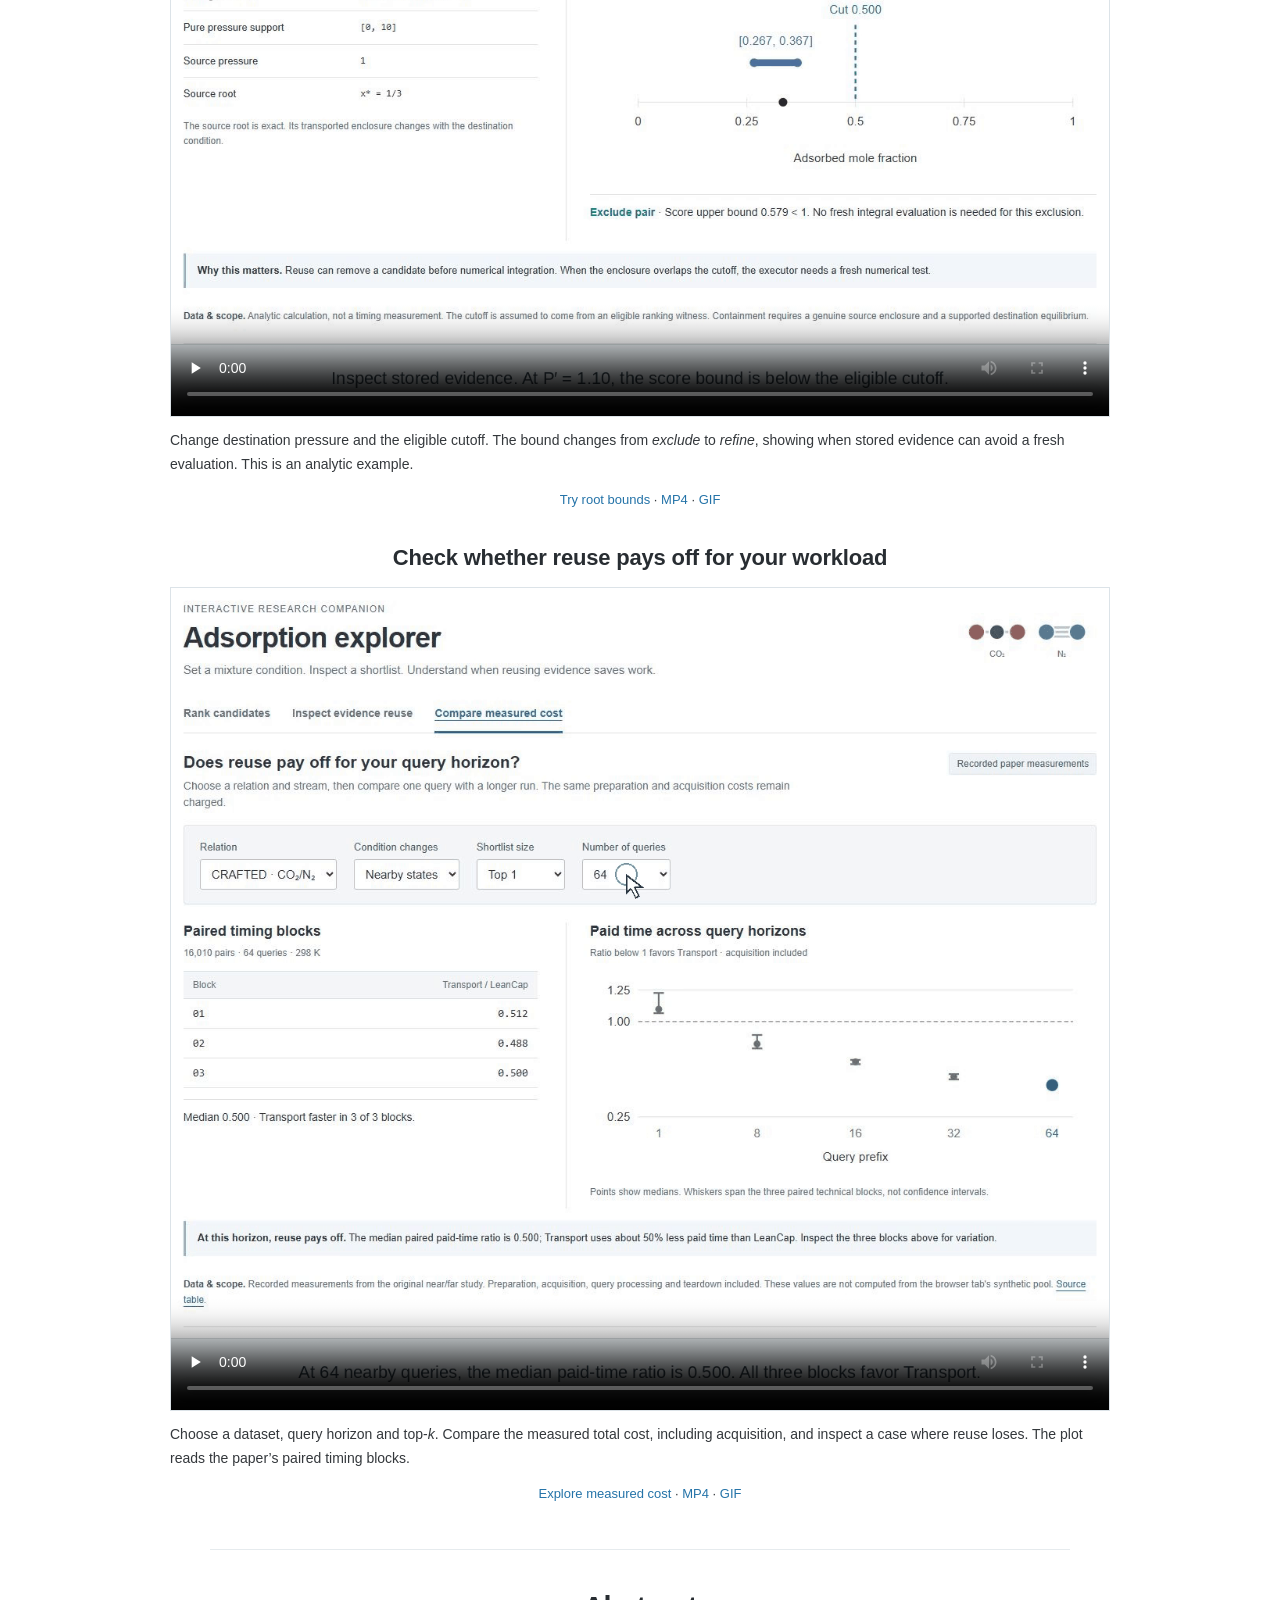
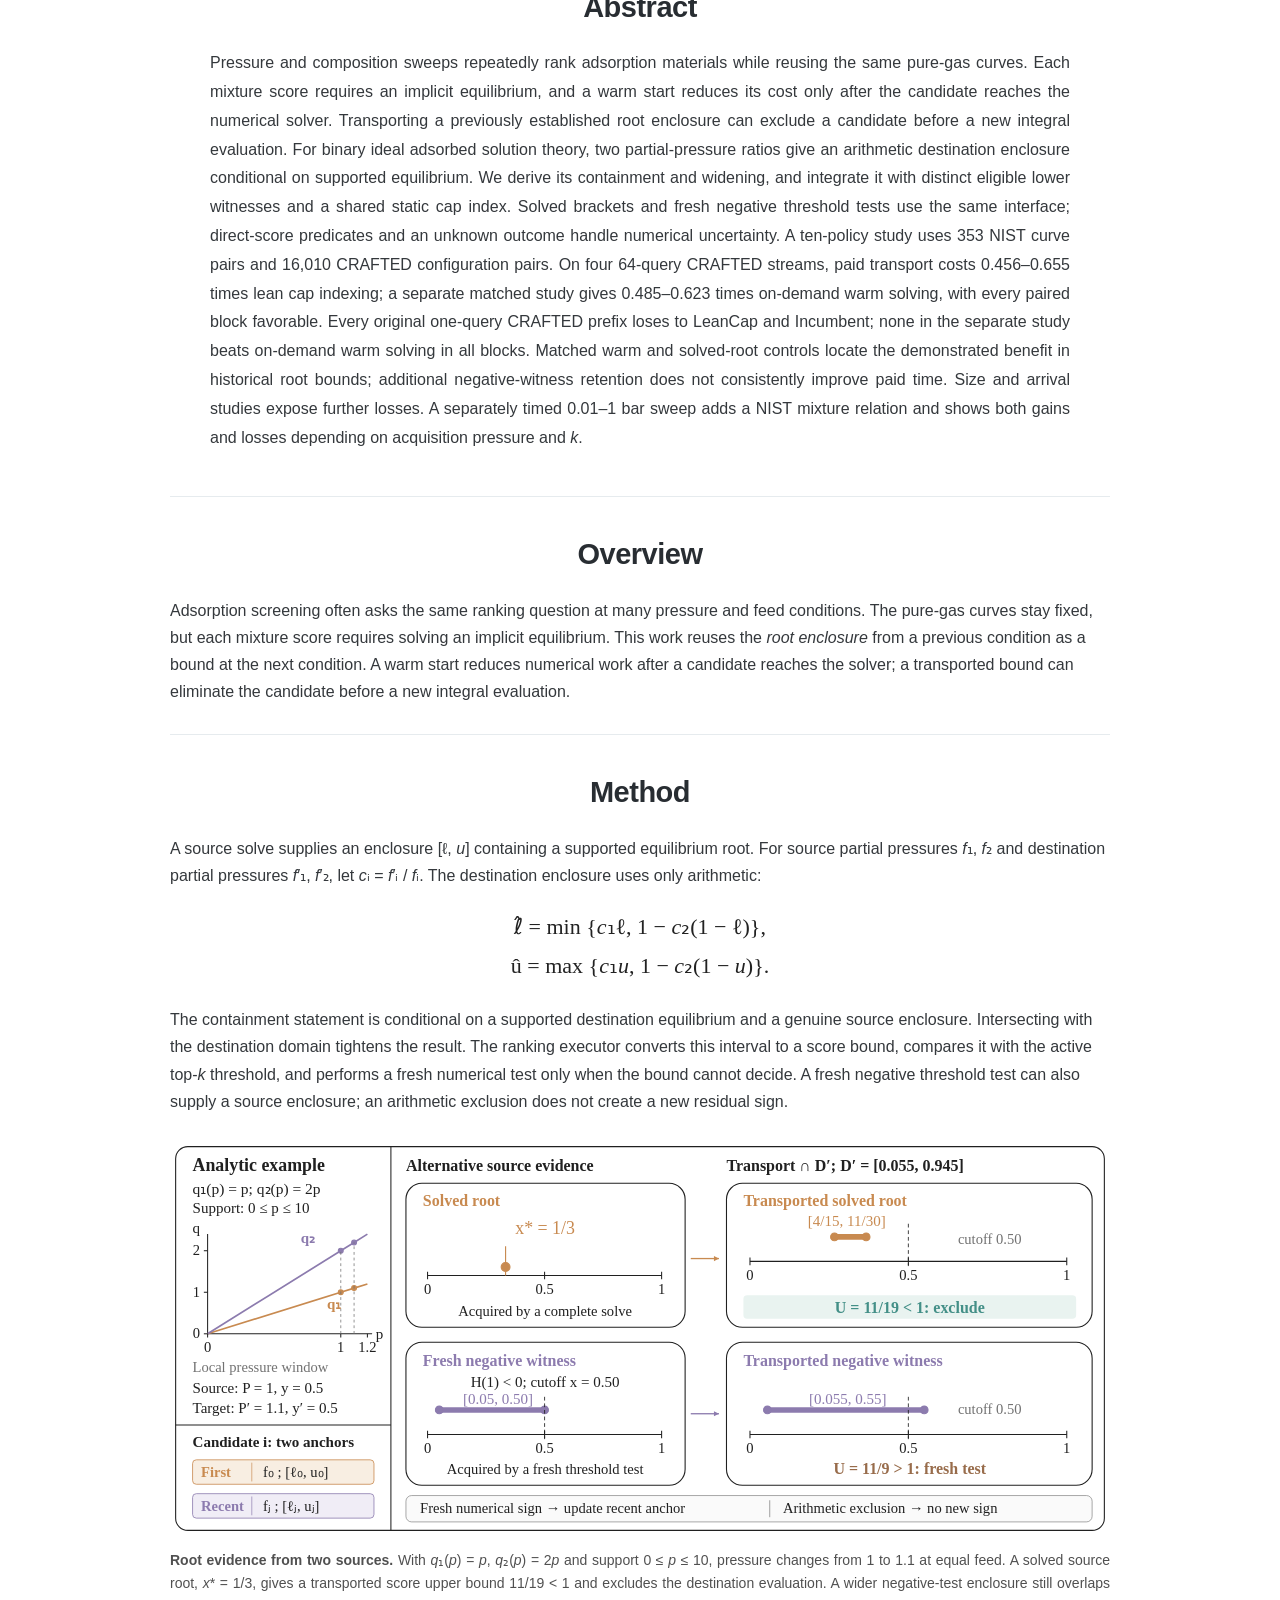
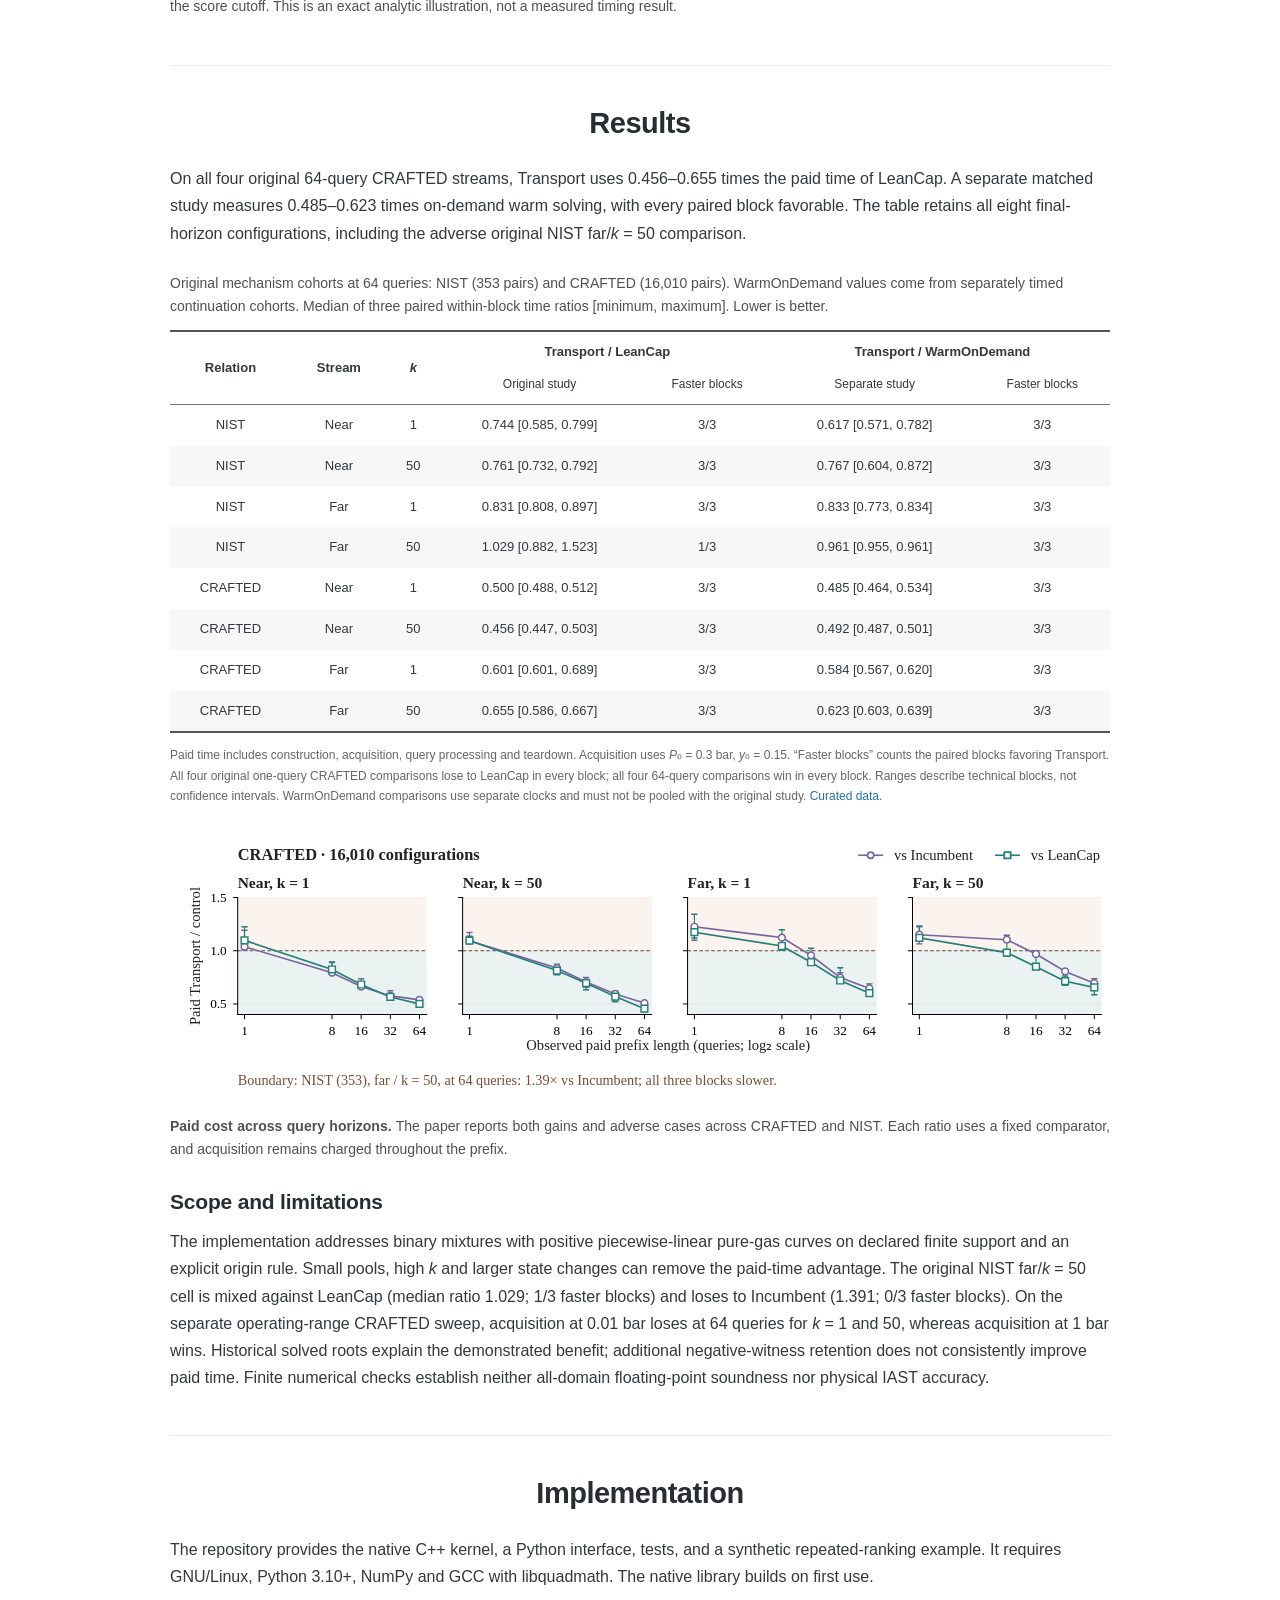
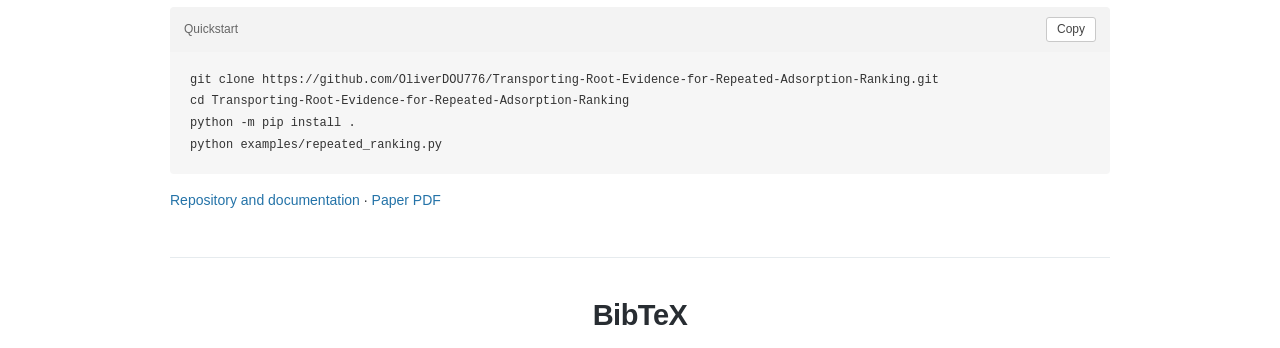
==== commit 276639e8: "Update the manuscript PDF and five-author affiliation block Replace the paper with the supplied R5W2" ====
--- a/docs/index.html
+++ b/docs/index.html
@@ -4,21 +4,21 @@
 <head>
 <meta charset="utf-8"/>
 <meta content="width=device-width, initial-scale=1" name="viewport"/>
-<meta content="Transporting Root Evidence for Repeated Adsorption Ranking. A research project by Zijia Wang on numerical evidence reuse for repeated scientific top-k queries." name="description"/>
-<meta content="Zijia Wang" name="author"/>
+<meta content="Transporting Root Evidence for Repeated Adsorption Ranking. Research by Zijia Wang, Haoliang Hong, Xuhui Li, Jingyang Bai, Binjian Nie." name="description"/>
+<meta content="Zijia Wang, Haoliang Hong, Xuhui Li, Jingyang Bai, Binjian Nie" name="author"/>
 <meta content="Transporting Root Evidence for Repeated Adsorption Ranking" property="og:title"/>
 <meta content="Root-enclosure transport for repeated adsorption ranking: paper, implementation, demonstrations and measured results." property="og:description"/>
 <meta content="website" property="og:type"/>
 <meta content="https://OliverDOU776.github.io/Transporting-Root-Evidence-for-Repeated-Adsorption-Ranking/media/query-replay-poster.png?v=20261109-3" property="og:image"/>
 <title>Transporting Root Evidence for Repeated Adsorption Ranking</title>
 <link href="assets/favicon.svg" rel="icon" type="image/svg+xml"/>
-<link href="style.css?v=20261109-2" rel="stylesheet"/>
+<link href="style.css?v=20261109-4" rel="stylesheet"/>
 <script defer="" src="app.js"></script>
 </head>
 <body>
 <a class="skip-link" href="#main">Skip to content</a>
 <main id="main">
-<header class="paper-header"><p class="topic">Scientific data systems · Adsorption screening</p><h1>Transporting Root Evidence<br/>for Repeated Adsorption Ranking</h1><div class="byline"><p class="authors"><a href="https://github.com/OliverDOU776">Zijia Wang</a></p><div class="paper-links"><a href="assets/paper.pdf">Paper</a><a href="https://github.com/OliverDOU776/Transporting-Root-Evidence-for-Repeated-Adsorption-Ranking">Code</a><a href="explorer/">Interactive demo</a><a href="#demonstrations">Videos</a><a href="#bibtex">BibTeX</a></div></div></header><p class="lead">Screen adsorption candidates across changing pressures and gas compositions, while reusing numerical evidence from earlier queries.</p>
+<header class="paper-header"><p class="topic">Scientific data systems · Adsorption screening</p><h1>Transporting Root Evidence<br/>for Repeated Adsorption Ranking</h1><div class="byline"><p class="authors"><a href="mailto:zijia.wang@said.oxford.edu">Zijia Wang</a><sup>∗</sup>, <a href="mailto:haoliang.hong@eng.ox.ac.uk">Haoliang Hong</a><sup>∗</sup>, <a href="mailto:lixuhui25@mails.ucas.ac.cn">Xuhui Li</a><sup>†</sup>, <a href="mailto:j.bai22@imperial.ac.uk">Jingyang Bai</a><sup>‡</sup>, <a href="mailto:binjian.nie@eng.ox.ac.uk">Binjian Nie</a><sup>∗</sup></p><div class="affiliations"><p><sup>∗</sup>University of Oxford, United Kingdom</p><p><sup>†</sup>University of Chinese Academy of Sciences, China · <sup>‡</sup>Imperial College London, United Kingdom</p></div><details class="author-emails"><summary>Author contact</summary><p><a href="mailto:zijia.wang@said.oxford.edu">zijia.wang@said.oxford.edu</a> · <a href="mailto:haoliang.hong@eng.ox.ac.uk">haoliang.hong@eng.ox.ac.uk</a> · <a href="mailto:binjian.nie@eng.ox.ac.uk">binjian.nie@eng.ox.ac.uk</a><br/><a href="mailto:lixuhui25@mails.ucas.ac.cn">lixuhui25@mails.ucas.ac.cn</a> · <a href="mailto:j.bai22@imperial.ac.uk">j.bai22@imperial.ac.uk</a></p></details><div class="paper-links"><a href="assets/paper.pdf?v=20261109-R5W2">Paper</a><a href="https://github.com/OliverDOU776/Transporting-Root-Evidence-for-Repeated-Adsorption-Ranking">Code</a><a href="explorer/">Interactive demo</a><a href="#demonstrations">Videos</a><a href="#bibtex">BibTeX</a></div></div></header><p class="lead">Screen adsorption candidates across changing pressures and gas compositions, while reusing numerical evidence from earlier queries.</p>
 <figure class="chemistry"><picture><source media="(max-width: 600px)" srcset="assets/adsorption-scene-mobile.svg"/><img alt="CO2 and N2 molecular models alongside a schematic porous adsorbent, illustrating repeated screening under changing operating conditions" height="350" src="assets/adsorption-scene.svg" width="1100"/></picture><figcaption>CO₂/N₂ adsorption context. Molecular and pore illustration is schematic; calculations use pure-gas isotherms.</figcaption></figure>
 <p class="opening-result"><strong>2.61 s versus 5.22 s</strong> in a representative 64-query CRAFTED CO₂/N₂ stream.<br/>16,010 configuration pairs · Transport versus LeanCap · Setup and acquisition included.</p>
 <section aria-labelledby="demonstrations-heading" class="paper-section" id="demonstrations"><h2 id="demonstrations-heading">From operating conditions to a shortlist</h2>
@@ -53,7 +53,7 @@
 <p>On all four original 64-query CRAFTED streams, Transport uses 0.456–0.655 times the paid time of LeanCap. A separate matched study measures 0.485–0.623 times on-demand warm solving, with every paired block favorable. The table retains all eight final-horizon configurations, including the adverse original NIST far/<i>k</i> = 50 comparison.</p>
 <div aria-label="Paid-time comparison table for all eight original configurations; scroll horizontally on small screens" class="table-scroll" role="region" tabindex="0">
 <table>
-<caption>All eight near/far configurations at 64 queries and 298 K: 353 NIST CO₂/CH₄ curve pairs and 16,010 CRAFTED CO₂/N₂ configuration pairs. Median paid-time ratios [minimum, maximum] across three paired technical blocks. Lower is better.</caption>
+<caption>Original mechanism cohorts at 64 queries: NIST (353 pairs) and CRAFTED (16,010 pairs). WarmOnDemand values come from separately timed continuation cohorts. Median of three paired within-block time ratios [minimum, maximum]. Lower is better.</caption>
 <thead><tr><th rowspan="2" scope="col">Relation</th><th rowspan="2" scope="col">Stream</th><th rowspan="2" scope="col"><i>k</i></th><th colspan="2" scope="col">Transport / LeanCap</th><th colspan="2" scope="col">Transport / WarmOnDemand</th></tr><tr><th scope="col">Original study</th><th scope="col">Faster blocks</th><th scope="col">Separate study</th><th scope="col">Faster blocks</th></tr></thead>
 <tbody>
 <tr><th scope="row">NIST</th><td>Near</td><td>1</td><td>0.744 [0.585, 0.799]</td><td>3/3</td><td>0.617 [0.571, 0.782]</td><td>3/3</td></tr>
@@ -83,20 +83,20 @@
 cd Transporting-Root-Evidence-for-Repeated-Adsorption-Ranking
 python -m pip install .
 python examples/repeated_ranking.py</code></pre>
-<p class="resource-note"><a href="https://github.com/OliverDOU776/Transporting-Root-Evidence-for-Repeated-Adsorption-Ranking">Repository and documentation</a> · <a href="assets/paper.pdf">Paper PDF</a></p>
+<p class="resource-note"><a href="https://github.com/OliverDOU776/Transporting-Root-Evidence-for-Repeated-Adsorption-Ranking">Repository and documentation</a> · <a href="assets/paper.pdf?v=20261109-R5W2">Paper PDF</a></p>
 </section>
 <section aria-labelledby="bibtex-heading" class="paper-section citation" id="bibtex">
 <h2 id="bibtex-heading">BibTeX</h2>
 <div class="code-label"><span>Research manuscript</span><button data-copy="citation" type="button">Copy</button></div>
 <pre><code id="citation">@misc{wang2026transporting,
   title  = {Transporting Root Evidence for Repeated Adsorption Ranking},
-  author = {Wang, Zijia},
+  author = {Wang, Zijia and Hong, Haoliang and Li, Xuhui and Bai, Jingyang and Nie, Binjian},
   year   = {2026},
   url    = {https://github.com/OliverDOU776/Transporting-Root-Evidence-for-Repeated-Adsorption-Ranking}
 }</code></pre>
 </section>
 </main>
-<footer><p>Zijia Wang · <a href="https://github.com/OliverDOU776/Transporting-Root-Evidence-for-Repeated-Adsorption-Ranking">Project repository</a> · Page layout inspired by <a href="https://selfrefine.info/">Self-Refine</a></p></footer>
+<footer><p>Zijia Wang, Haoliang Hong, Xuhui Li, Jingyang Bai, and Binjian Nie · <a href="https://github.com/OliverDOU776/Transporting-Root-Evidence-for-Repeated-Adsorption-Ranking">Project repository</a><br/>Page layout inspired by <a href="https://selfrefine.info/">Self-Refine</a></p></footer>
 <p aria-live="polite" class="visually-hidden" id="copy-status"></p>
 </body>
 </html>
--- a/docs/style.css
+++ b/docs/style.css
@@ -569,3 +569,14 @@
  .paper-figure img { min-width: 0; }
  .abstract-section > p { text-align: left; }
 }
+
+/* Author affiliation markers follow the manuscript. */
+.paper-header .authors {font-size:20px;line-height:1.8;margin-bottom:12px;}
+.authors sup {font-size:.64em;color:#535e66;margin-left:2px;}
+.affiliations {font-size:14px;color:#56616a;line-height:1.65;margin-bottom:10px;}
+.affiliations p {margin:3px 0;}
+.affiliations sup {margin-right:3px;}
+.author-emails {max-width:870px;margin:0 auto 20px;font-size:12px;color:#687780;}
+.author-emails summary {cursor:pointer;list-style-position:inside;}
+.author-emails p {margin:8px 0 0;overflow-wrap:anywhere;}
+@media(max-width:600px){.paper-header .authors{font-size:17px;}.affiliations{font-size:12px;}.author-emails{font-size:11px;}}
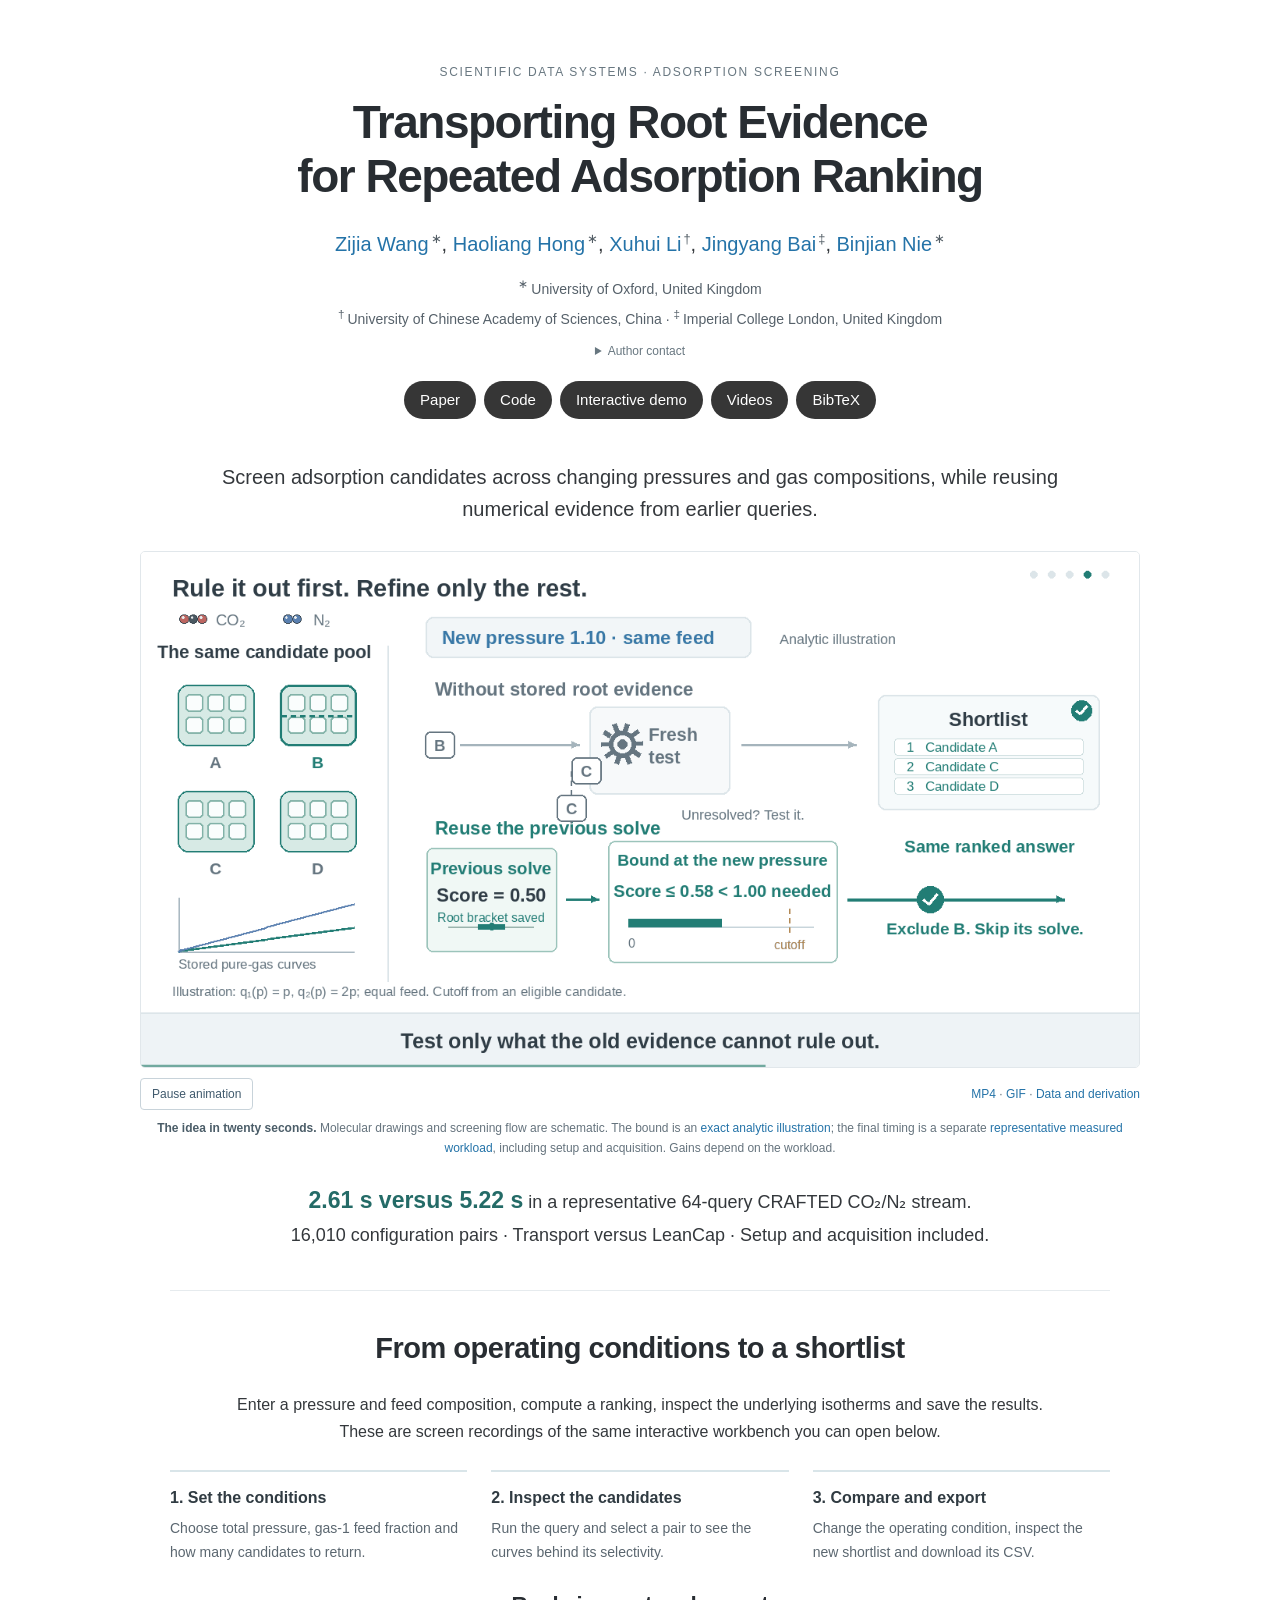
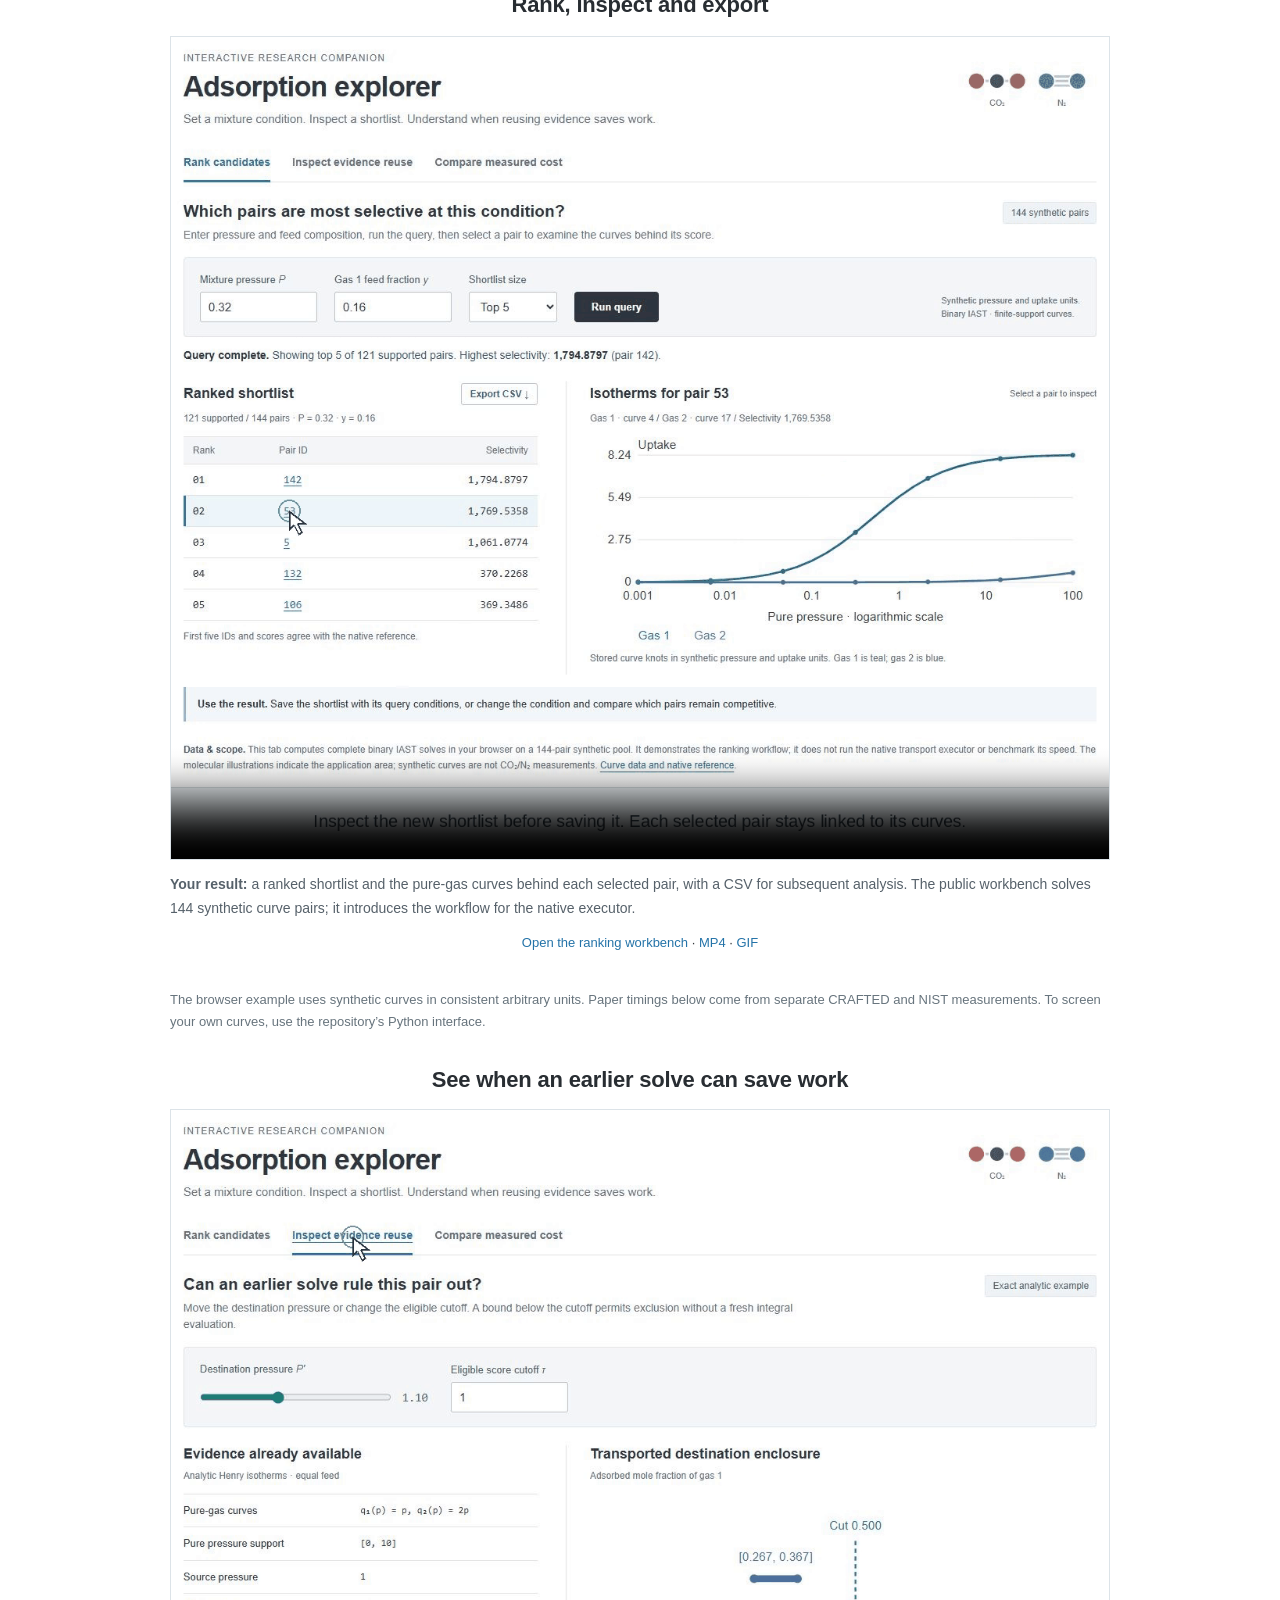
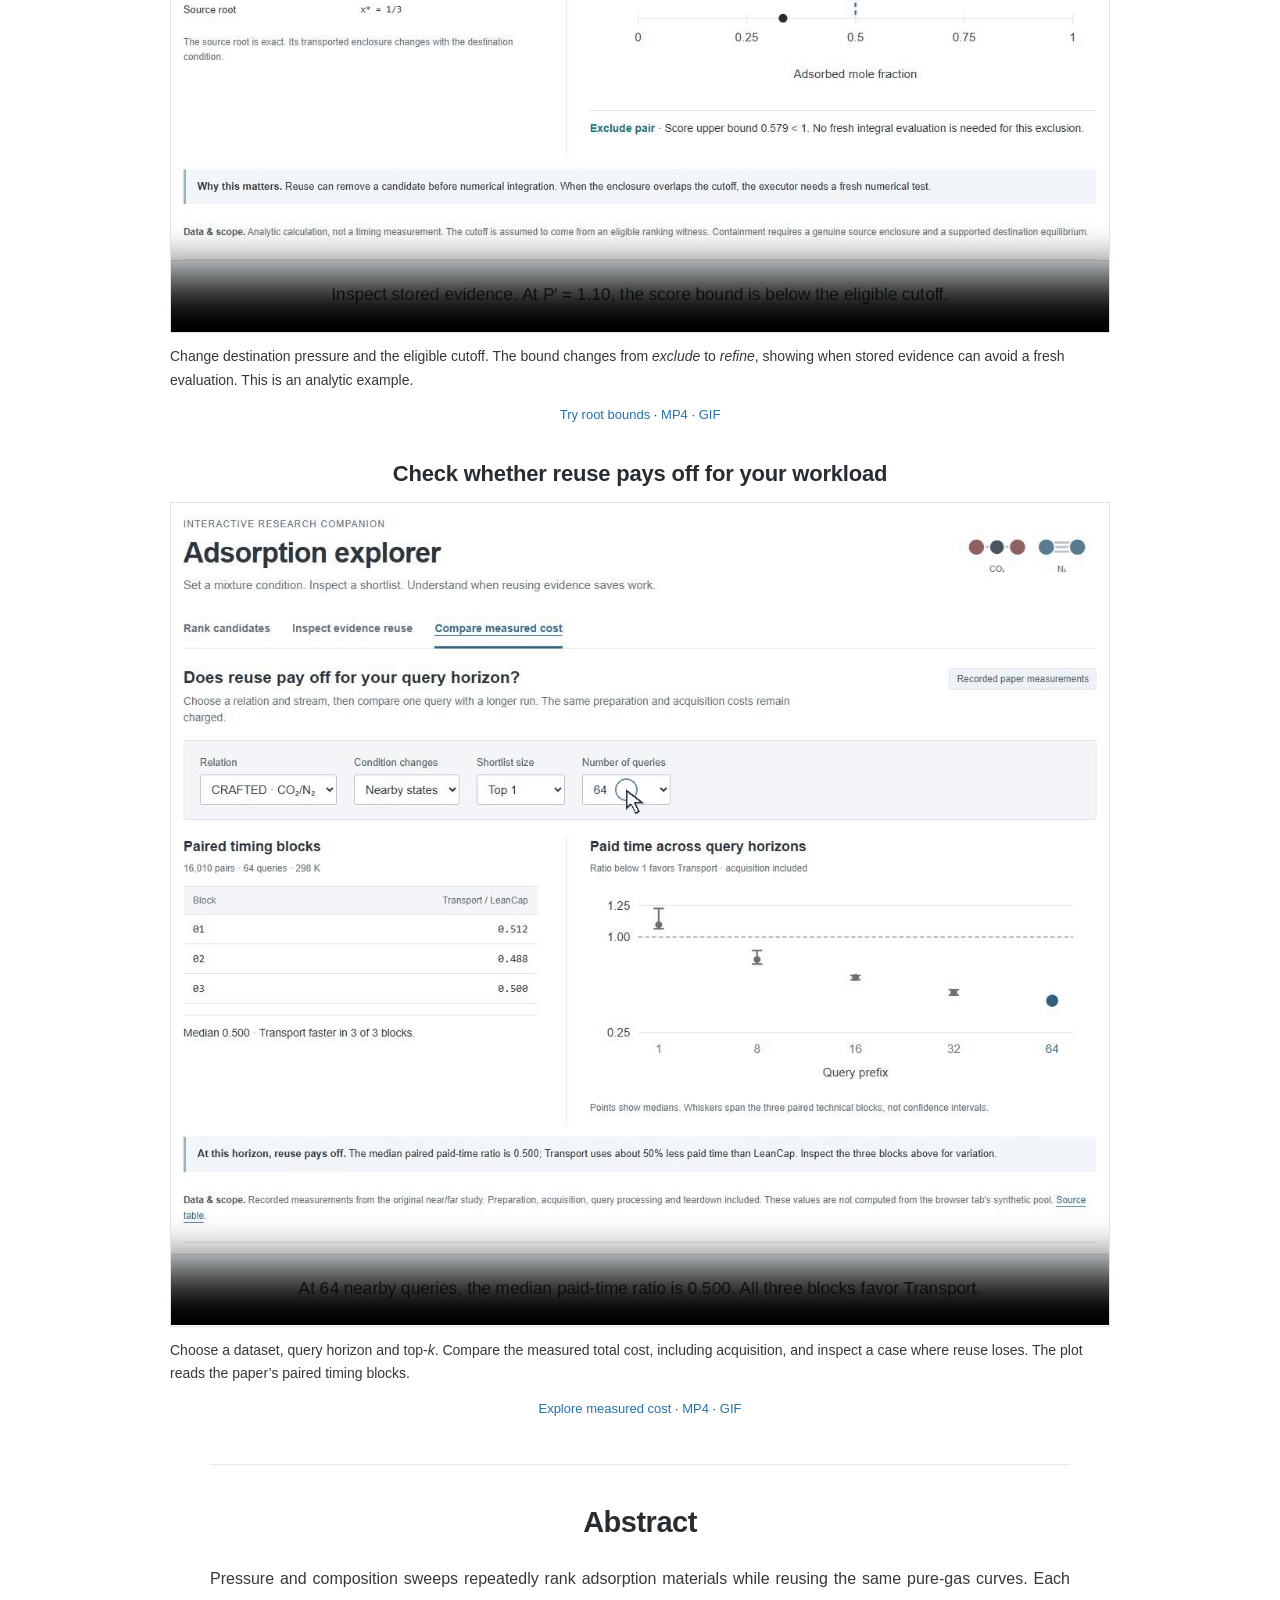
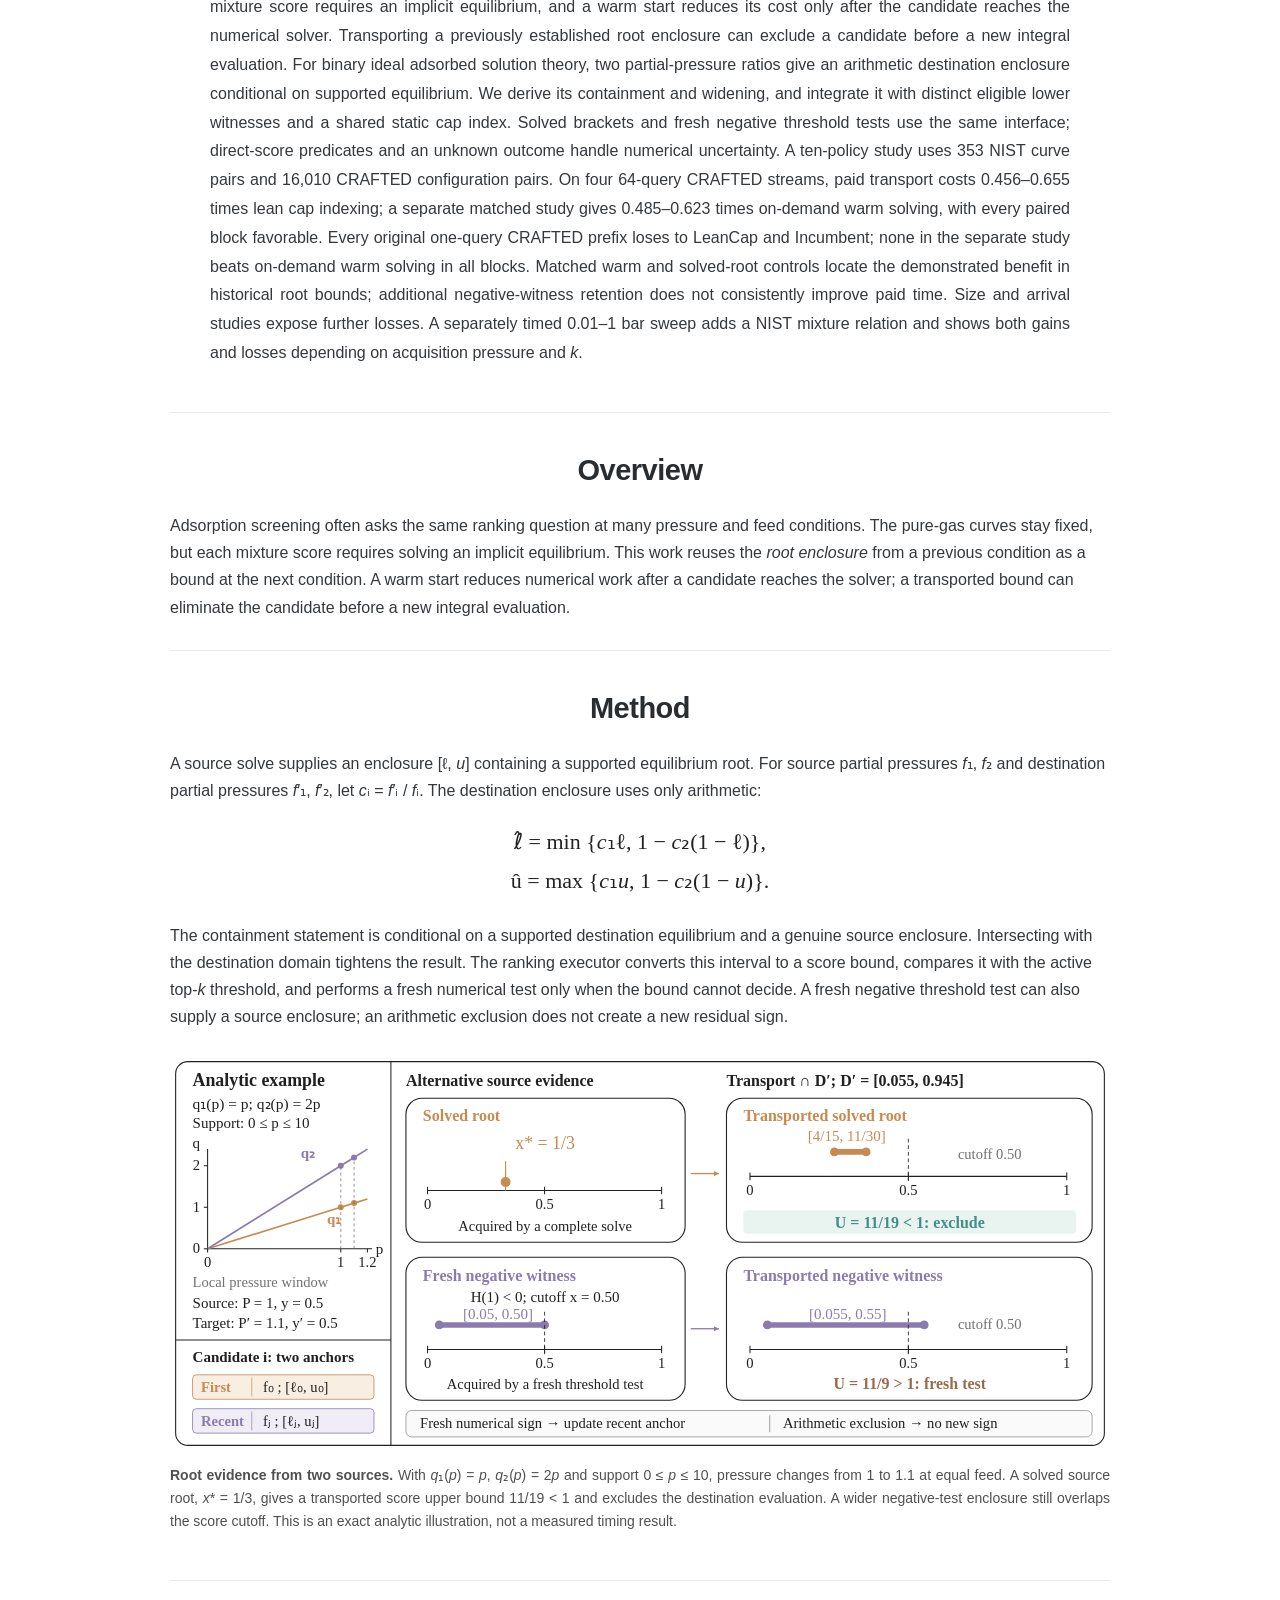
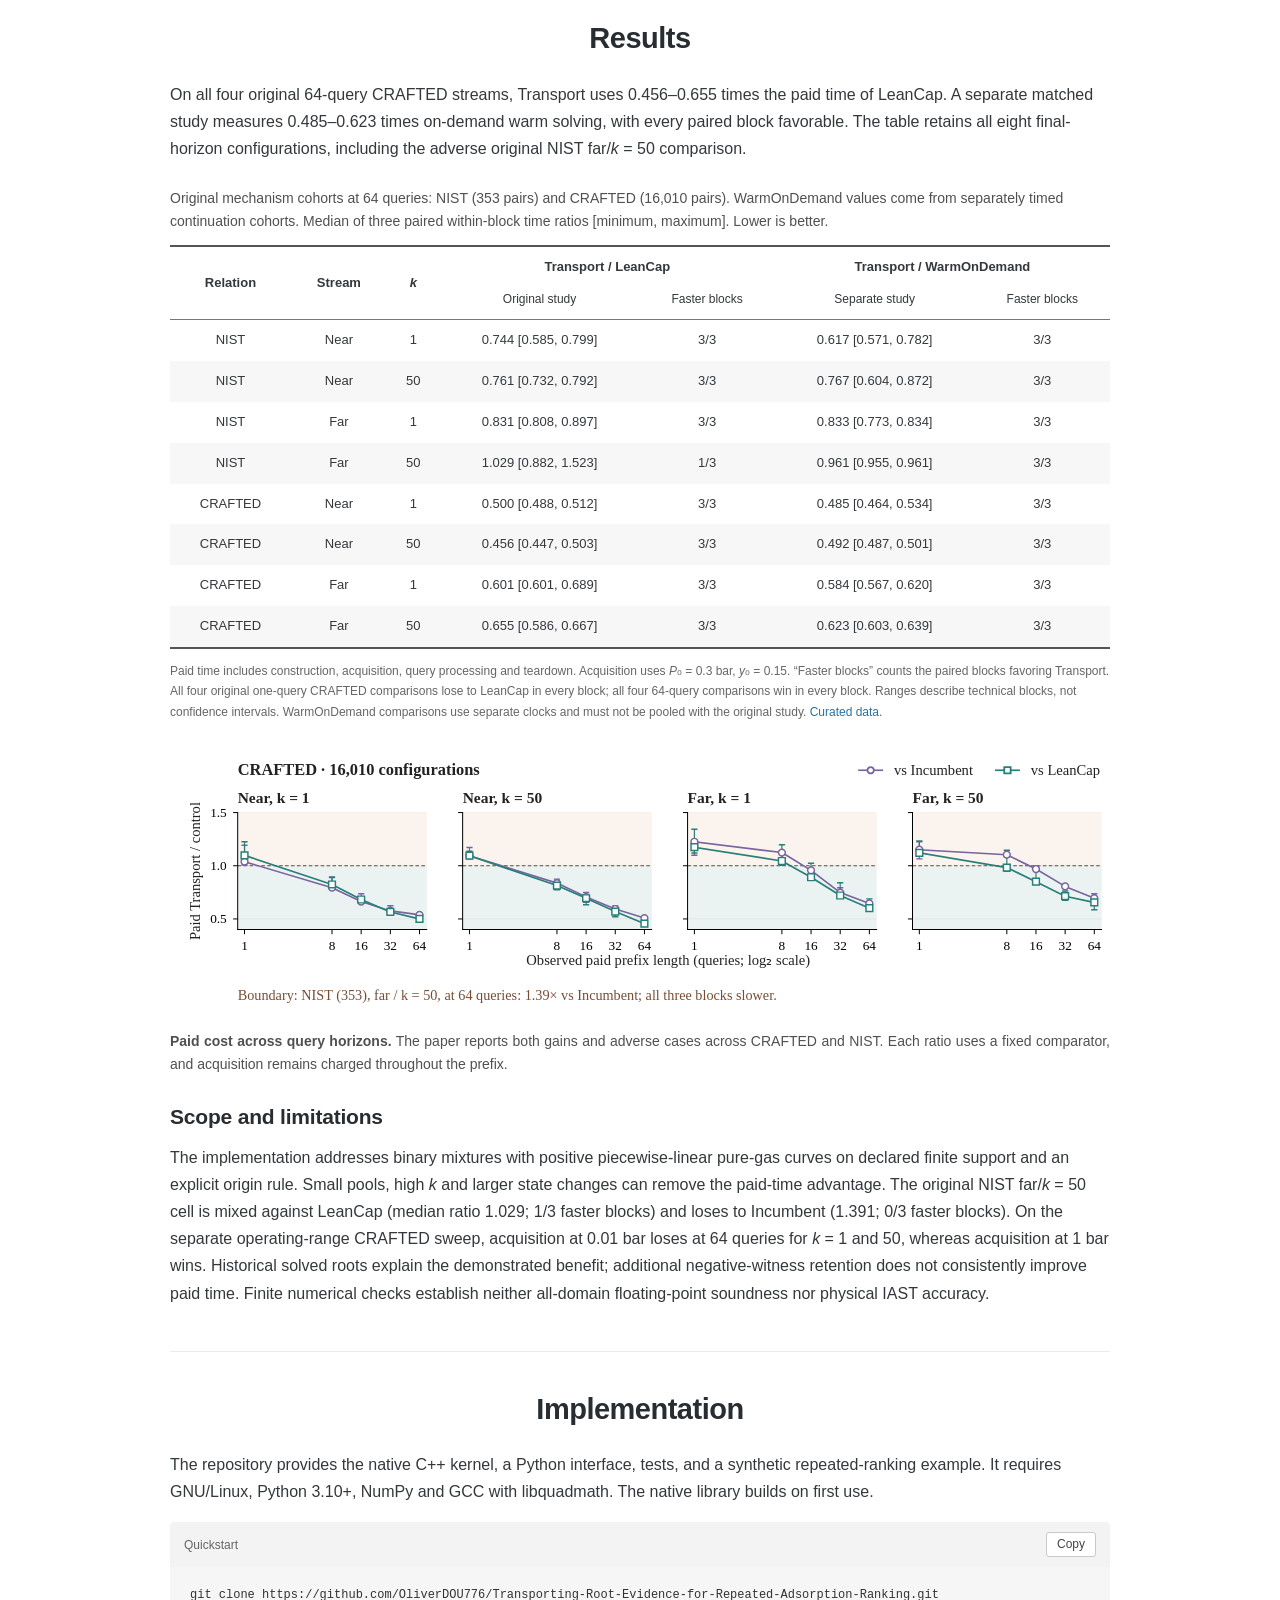
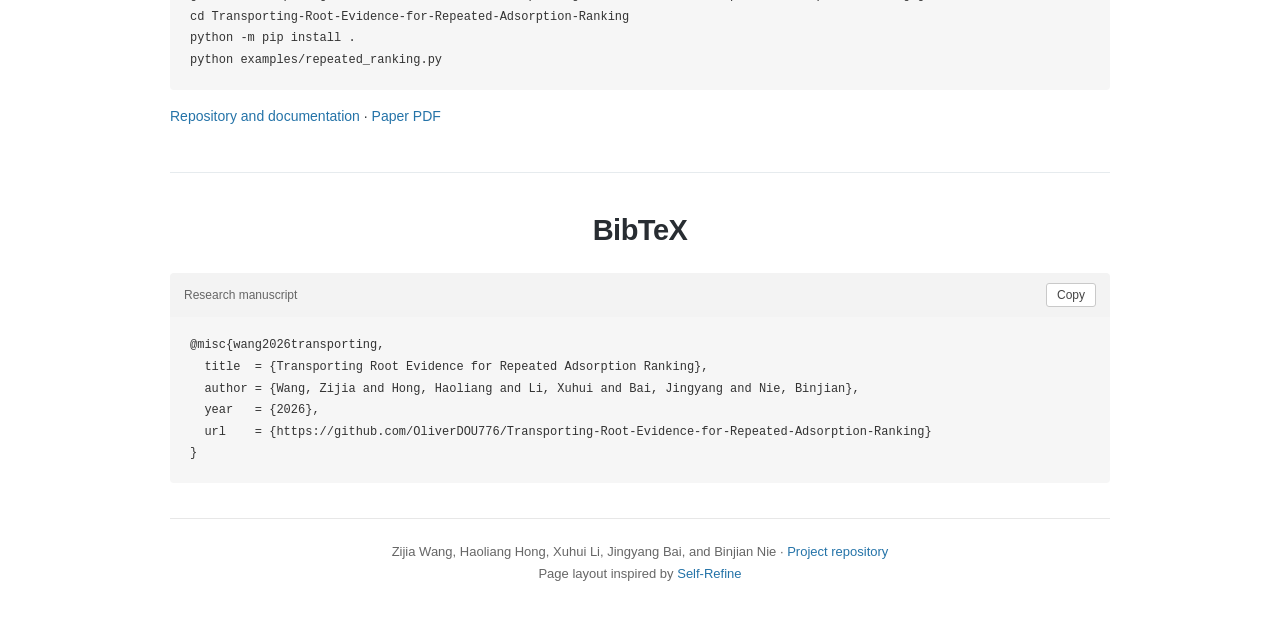
==== commit 8ffd5d2f: "Explain repeated adsorption screening with a twenty-second opening animation Show the chemistry goal" ====
--- a/docs/index.html
+++ b/docs/index.html
@@ -9,17 +9,25 @@
 <meta content="Transporting Root Evidence for Repeated Adsorption Ranking" property="og:title"/>
 <meta content="Root-enclosure transport for repeated adsorption ranking: paper, implementation, demonstrations and measured results." property="og:description"/>
 <meta content="website" property="og:type"/>
-<meta content="https://OliverDOU776.github.io/Transporting-Root-Evidence-for-Repeated-Adsorption-Ranking/media/query-replay-poster.png?v=20261109-3" property="og:image"/>
+<meta content="https://oliverdou776.github.io/Transporting-Root-Evidence-for-Repeated-Adsorption-Ranking/media/value-hero-poster.png?v=20261110-1" property="og:image"/>
 <title>Transporting Root Evidence for Repeated Adsorption Ranking</title>
 <link href="assets/favicon.svg" rel="icon" type="image/svg+xml"/>
-<link href="style.css?v=20261109-4" rel="stylesheet"/>
-<script defer="" src="app.js"></script>
+<link href="style.css?v=20261110-1" rel="stylesheet"/>
+<script defer="" src="app.js?v=20261110-1"></script>
 </head>
 <body>
 <a class="skip-link" href="#main">Skip to content</a>
 <main id="main">
 <header class="paper-header"><p class="topic">Scientific data systems · Adsorption screening</p><h1>Transporting Root Evidence<br/>for Repeated Adsorption Ranking</h1><div class="byline"><p class="authors"><a href="mailto:zijia.wang@said.oxford.edu">Zijia Wang</a><sup>∗</sup>, <a href="mailto:haoliang.hong@eng.ox.ac.uk">Haoliang Hong</a><sup>∗</sup>, <a href="mailto:lixuhui25@mails.ucas.ac.cn">Xuhui Li</a><sup>†</sup>, <a href="mailto:j.bai22@imperial.ac.uk">Jingyang Bai</a><sup>‡</sup>, <a href="mailto:binjian.nie@eng.ox.ac.uk">Binjian Nie</a><sup>∗</sup></p><div class="affiliations"><p><sup>∗</sup>University of Oxford, United Kingdom</p><p><sup>†</sup>University of Chinese Academy of Sciences, China · <sup>‡</sup>Imperial College London, United Kingdom</p></div><details class="author-emails"><summary>Author contact</summary><p><a href="mailto:zijia.wang@said.oxford.edu">zijia.wang@said.oxford.edu</a> · <a href="mailto:haoliang.hong@eng.ox.ac.uk">haoliang.hong@eng.ox.ac.uk</a> · <a href="mailto:binjian.nie@eng.ox.ac.uk">binjian.nie@eng.ox.ac.uk</a><br/><a href="mailto:lixuhui25@mails.ucas.ac.cn">lixuhui25@mails.ucas.ac.cn</a> · <a href="mailto:j.bai22@imperial.ac.uk">j.bai22@imperial.ac.uk</a></p></details><div class="paper-links"><a href="assets/paper.pdf?v=20261109-R5W2">Paper</a><a href="https://github.com/OliverDOU776/Transporting-Root-Evidence-for-Repeated-Adsorption-Ranking">Code</a><a href="explorer/">Interactive demo</a><a href="#demonstrations">Videos</a><a href="#bibtex">BibTeX</a></div></div></header><p class="lead">Screen adsorption candidates across changing pressures and gas compositions, while reusing numerical evidence from earlier queries.</p>
-<figure class="chemistry"><picture><source media="(max-width: 600px)" srcset="assets/adsorption-scene-mobile.svg"/><img alt="CO2 and N2 molecular models alongside a schematic porous adsorbent, illustrating repeated screening under changing operating conditions" height="350" src="assets/adsorption-scene.svg" width="1100"/></picture><figcaption>CO₂/N₂ adsorption context. Molecular and pore illustration is schematic; calculations use pure-gas isotherms.</figcaption></figure>
+<figure class="value-hero" id="value-hero" aria-labelledby="value-hero-caption">
+<video id="value-hero-video" controls loop muted playsinline preload="none" poster="media/value-hero-poster.png?v=20261110-1" aria-label="Twenty-second explanation: screen adsorption candidates, change the pressure while keeping the same curves, and reuse evidence from an earlier solve. An analytic candidate can score at most 0.58 against a shortlist cutoff of 1.00, so its fresh solve can be skipped. Inconclusive candidates still receive a fresh numerical test. The final measured example compares 2.61 seconds for Transport with 5.22 seconds for LeanCap on 64 nearby CRAFTED queries, including setup and acquisition." aria-describedby="value-hero-caption">
+<source src="media/value-hero.mp4?v=20261110-1" type="video/mp4"/>
+<img src="media/value-hero-poster.png?v=20261110-1" alt="Reuse an earlier solve to skip candidates that cannot enter the shortlist; keep the same ranked answer with less repeated numerical work."/>
+</video>
+<div class="hero-toolbar"><button id="value-hero-toggle" type="button" aria-controls="value-hero-video" aria-pressed="false" hidden>Play animation</button><span class="hero-downloads"><a href="media/value-hero.mp4?v=20261110-1">MP4</a> · <a href="media/value-hero.gif?v=20261110-1">GIF</a> · <a href="media/value-hero-data.json">Data and derivation</a></span></div>
+<figcaption id="value-hero-caption"><strong>The idea in twenty seconds.</strong> Molecular drawings and screening flow are schematic. The bound is an <a href="#method">exact analytic illustration</a>; the final timing is a separate <a href="#results">representative measured workload</a>, including setup and acquisition. Gains depend on the workload.</figcaption>
+<noscript><p class="source-note">This animation stays still without JavaScript. Use the video controls or <a href="media/value-hero.mp4?v=20261110-1">watch the MP4</a>.</p></noscript>
+</figure>
 <p class="opening-result"><strong>2.61 s versus 5.22 s</strong> in a representative 64-query CRAFTED CO₂/N₂ stream.<br/>16,010 configuration pairs · Transport versus LeanCap · Setup and acquisition included.</p>
 <section aria-labelledby="demonstrations-heading" class="paper-section" id="demonstrations"><h2 id="demonstrations-heading">From operating conditions to a shortlist</h2>
 <p class="section-intro">Enter a pressure and feed composition, compute a ranking, inspect the underlying isotherms and save the results. These are screen recordings of the same interactive workbench you can open below.</p>
--- a/docs/style.css
+++ b/docs/style.css
@@ -580,3 +580,19 @@
 .author-emails summary {cursor:pointer;list-style-position:inside;}
 .author-emails p {margin:8px 0 0;overflow-wrap:anywhere;}
 @media(max-width:600px){.paper-header .authors{font-size:17px;}.affiliations{font-size:12px;}.author-emails{font-size:11px;}}
+
+/* The opening animation explains the value before the operational walkthroughs. */
+.value-hero {max-width: 1000px; margin: 26px auto 22px;}
+.value-hero video {display: block; width: 100%; height: auto; background: #fff; border: 1px solid #e1e7eb; border-radius: 5px;}
+.hero-toolbar {display: flex; align-items: center; justify-content: space-between; flex-wrap: wrap; gap: 9px 18px; margin: 10px 0 8px; font-size: 12px; color: #67747d;}
+.hero-toolbar button {appearance: none; border: 1px solid #c8d3da; border-radius: 4px; padding: 5px 11px; background: #fff; color: #405a6d; font: inherit; cursor: pointer; min-height: 30px;}
+.hero-toolbar button:hover {background: #f1f6f8;}
+.hero-toolbar button:focus-visible {outline: 3px solid #77a9f7; outline-offset: 3px;}
+.hero-downloads {margin-left: auto;}
+.value-hero figcaption {margin: 0; color: #65737d; font-size: 12px; line-height: 1.7; text-align: center;}
+.value-hero figcaption strong {font-weight: 600; color: #4b5d68;}
+@media(max-width:600px) {
+ .value-hero {margin: 21px -5px 23px;}
+ .hero-toolbar {font-size: 12px; margin: 9px 0 8px; gap: 8px 12px;}
+ .value-hero figcaption {font-size: 11px; text-align: left; line-height: 1.65;}
+}
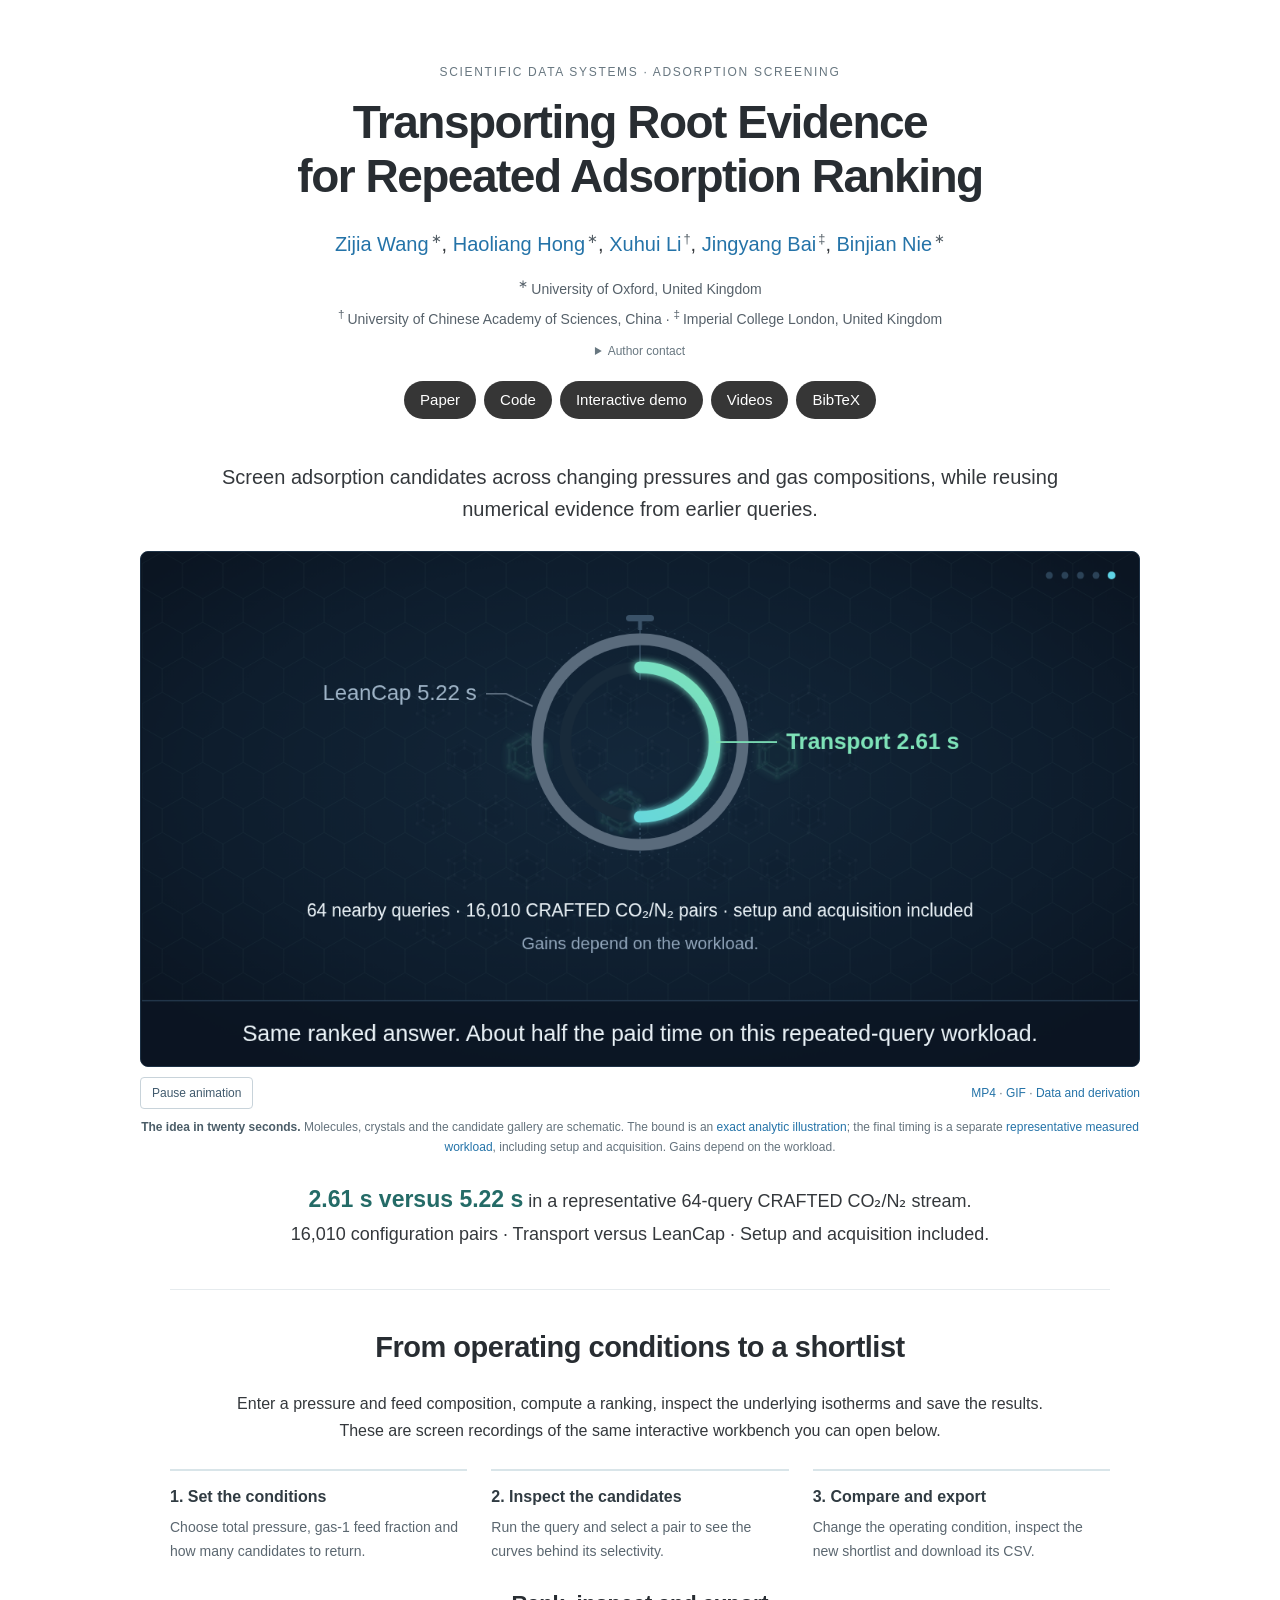
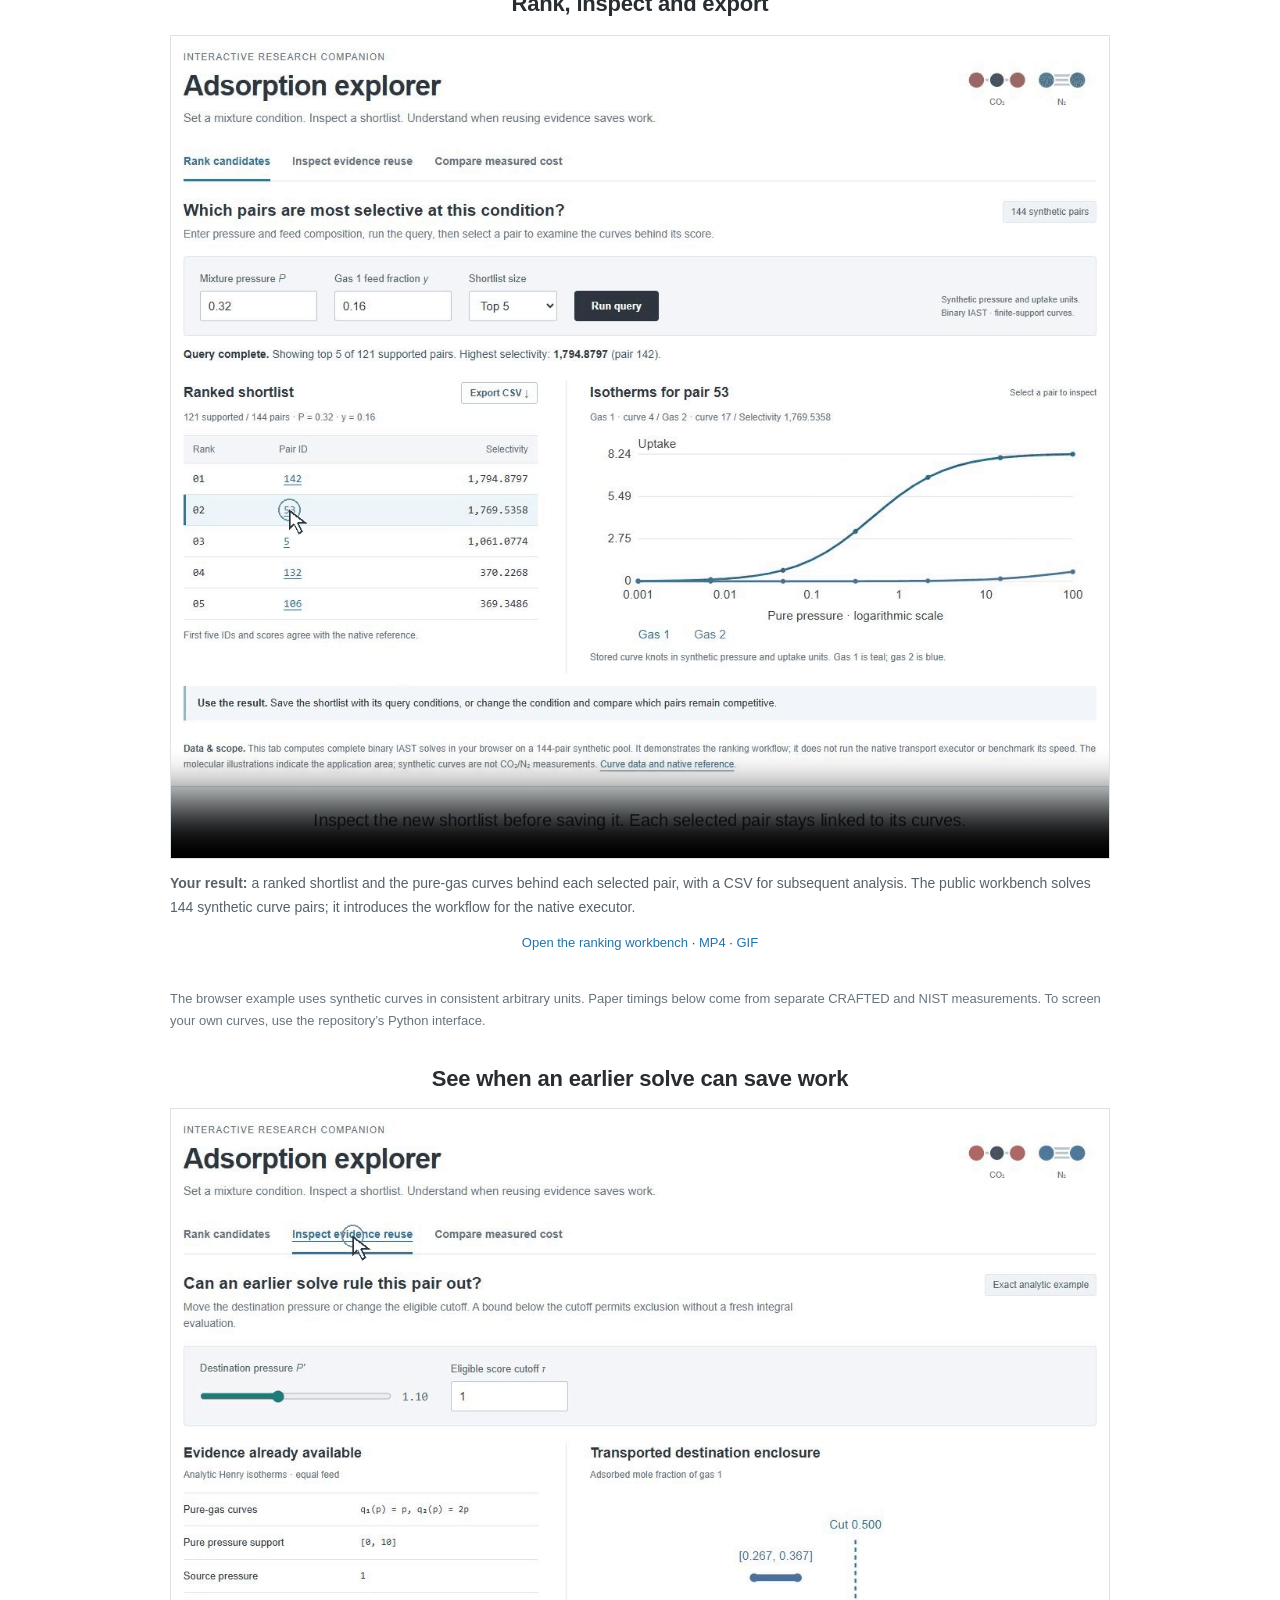
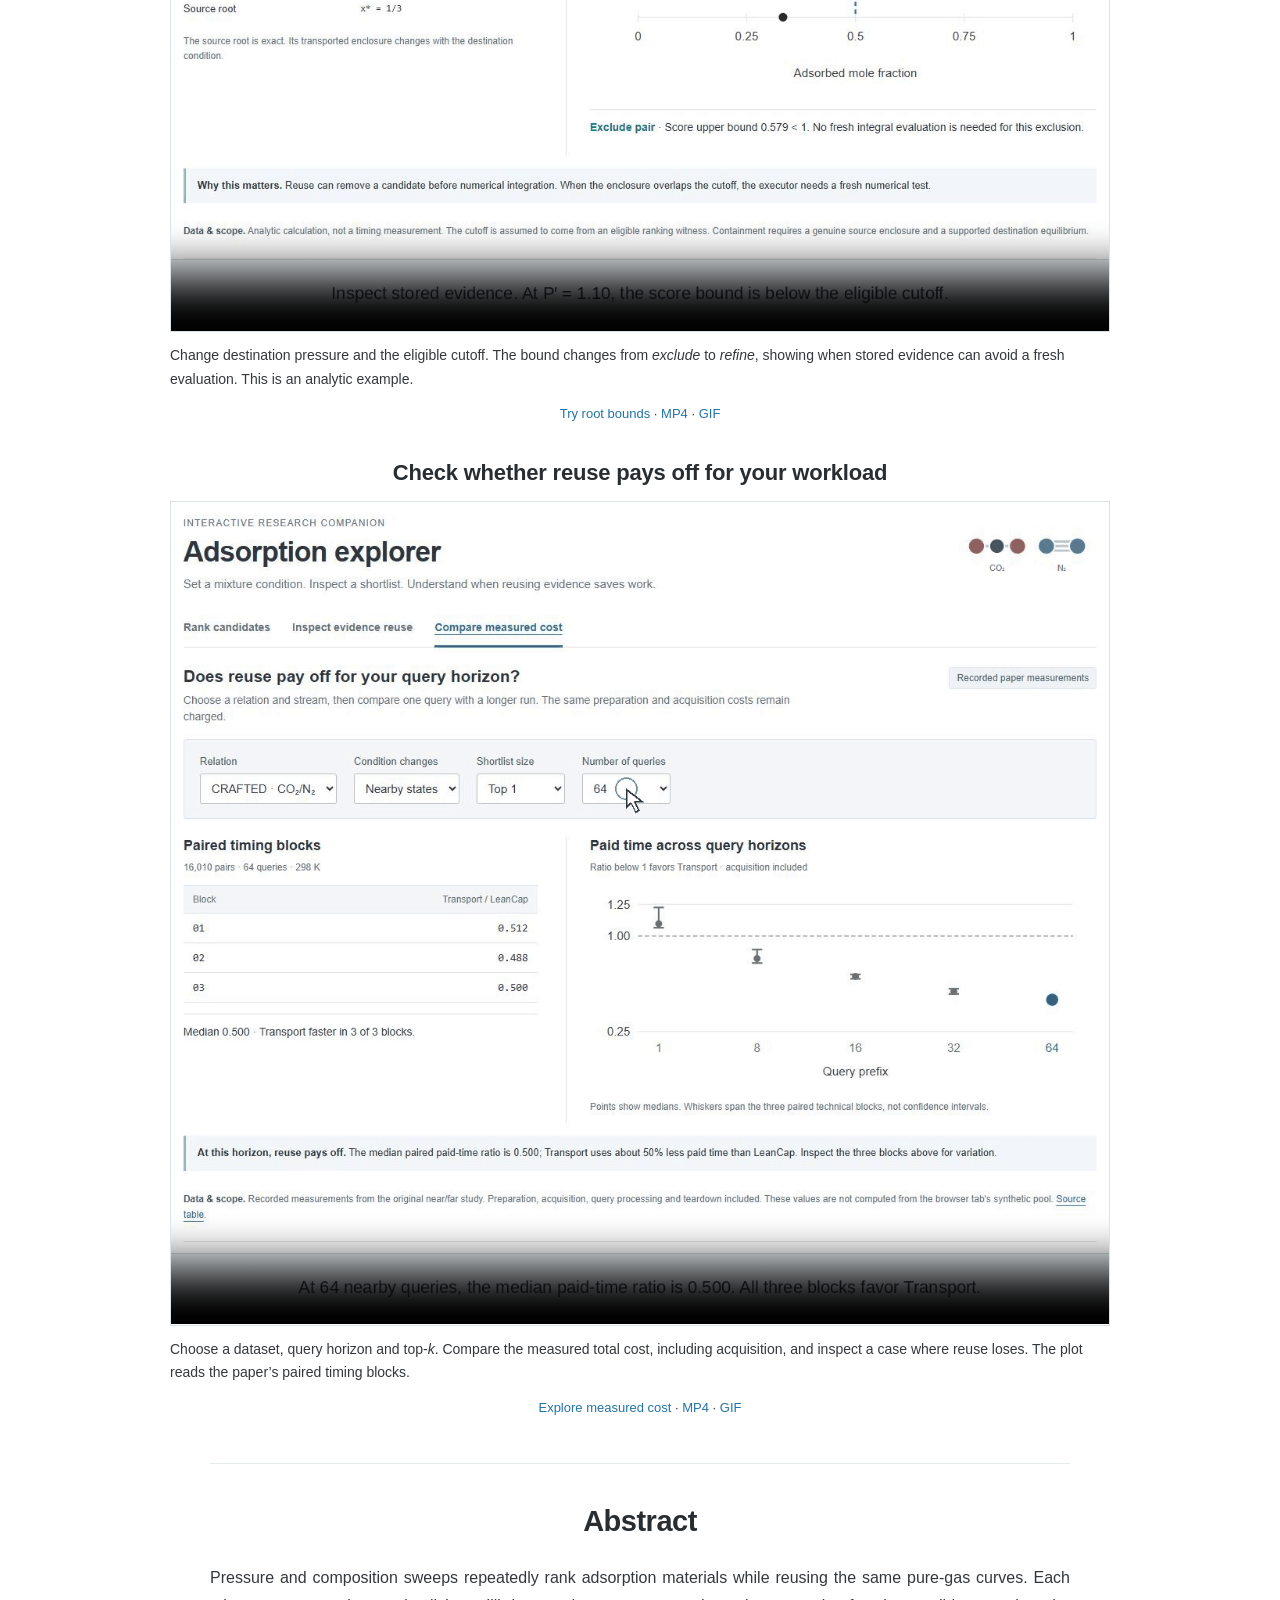
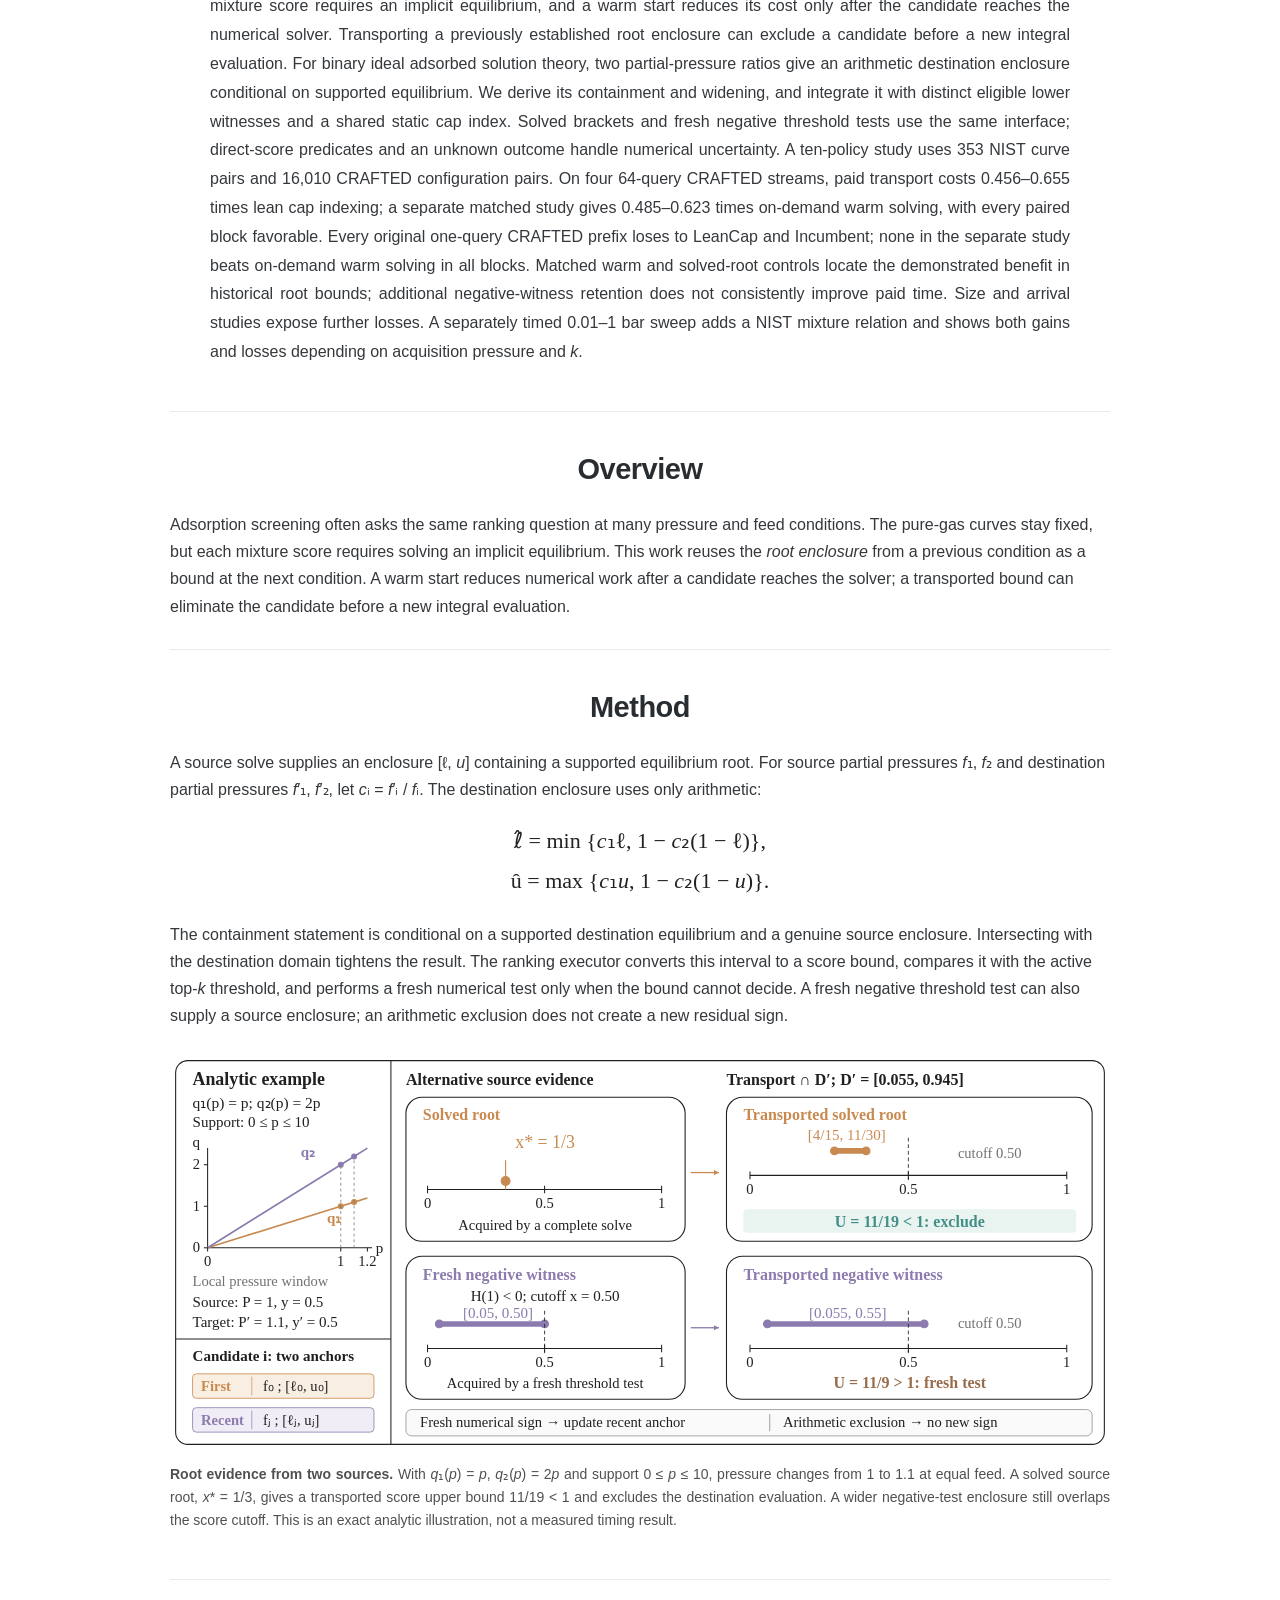
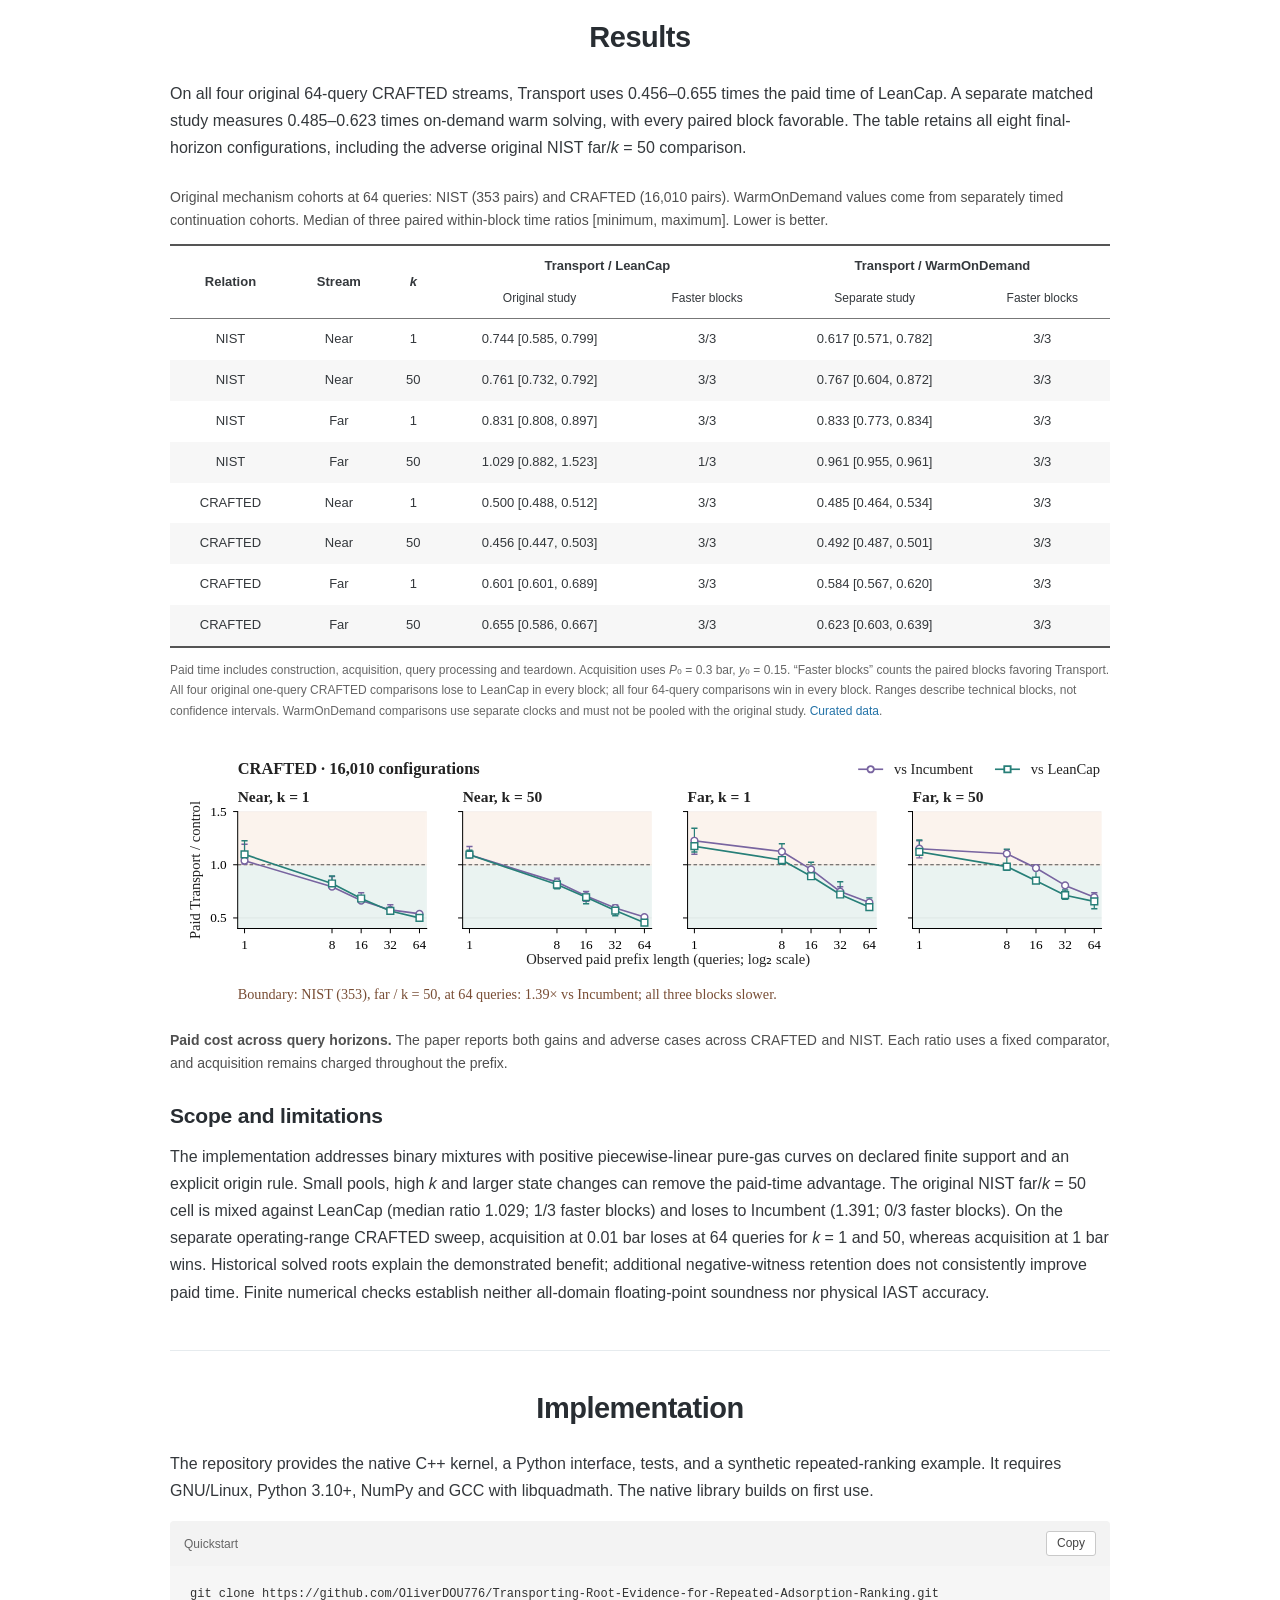
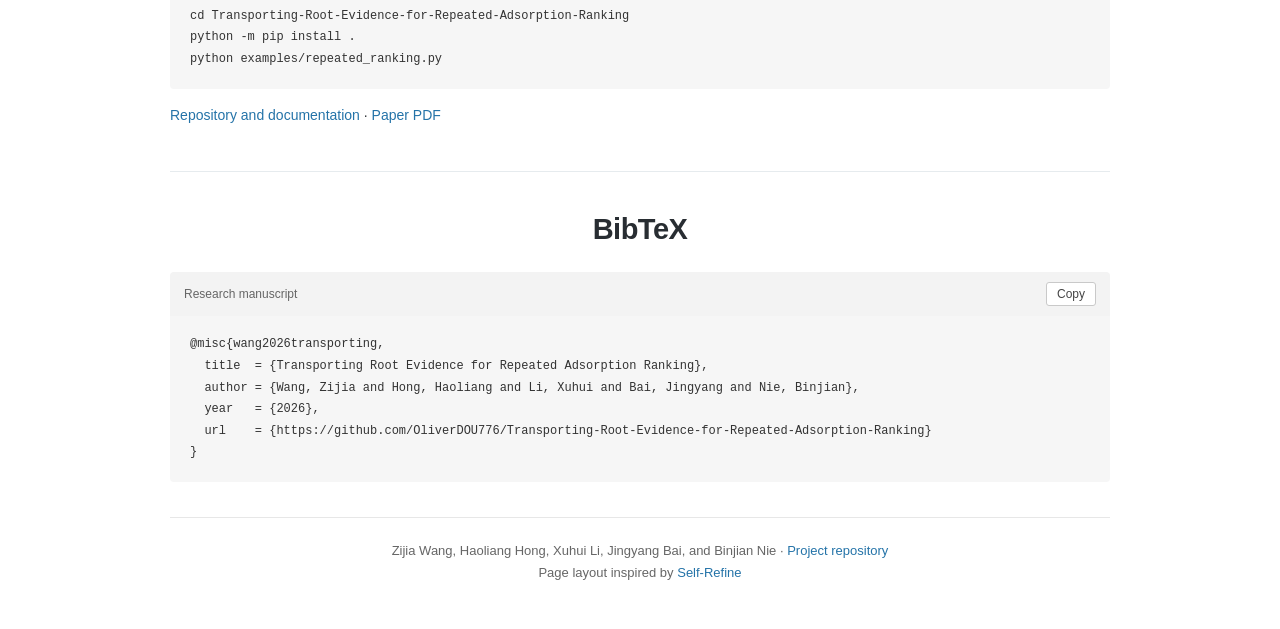
==== commit 64e4cc86: "Replace the slide-like opening animation with a molecular motion graphic The twenty-second teaser is" ====
--- a/docs/index.html
+++ b/docs/index.html
@@ -9,24 +9,24 @@
 <meta content="Transporting Root Evidence for Repeated Adsorption Ranking" property="og:title"/>
 <meta content="Root-enclosure transport for repeated adsorption ranking: paper, implementation, demonstrations and measured results." property="og:description"/>
 <meta content="website" property="og:type"/>
-<meta content="https://oliverdou776.github.io/Transporting-Root-Evidence-for-Repeated-Adsorption-Ranking/media/value-hero-poster.png?v=20261110-1" property="og:image"/>
+<meta content="https://oliverdou776.github.io/Transporting-Root-Evidence-for-Repeated-Adsorption-Ranking/media/value-hero-poster.png?v=20261110-2" property="og:image"/>
 <title>Transporting Root Evidence for Repeated Adsorption Ranking</title>
 <link href="assets/favicon.svg" rel="icon" type="image/svg+xml"/>
-<link href="style.css?v=20261110-1" rel="stylesheet"/>
-<script defer="" src="app.js?v=20261110-1"></script>
+<link href="style.css?v=20261110-2" rel="stylesheet"/>
+<script defer="" src="app.js?v=20261110-2"></script>
 </head>
 <body>
 <a class="skip-link" href="#main">Skip to content</a>
 <main id="main">
 <header class="paper-header"><p class="topic">Scientific data systems · Adsorption screening</p><h1>Transporting Root Evidence<br/>for Repeated Adsorption Ranking</h1><div class="byline"><p class="authors"><a href="mailto:zijia.wang@said.oxford.edu">Zijia Wang</a><sup>∗</sup>, <a href="mailto:haoliang.hong@eng.ox.ac.uk">Haoliang Hong</a><sup>∗</sup>, <a href="mailto:lixuhui25@mails.ucas.ac.cn">Xuhui Li</a><sup>†</sup>, <a href="mailto:j.bai22@imperial.ac.uk">Jingyang Bai</a><sup>‡</sup>, <a href="mailto:binjian.nie@eng.ox.ac.uk">Binjian Nie</a><sup>∗</sup></p><div class="affiliations"><p><sup>∗</sup>University of Oxford, United Kingdom</p><p><sup>†</sup>University of Chinese Academy of Sciences, China · <sup>‡</sup>Imperial College London, United Kingdom</p></div><details class="author-emails"><summary>Author contact</summary><p><a href="mailto:zijia.wang@said.oxford.edu">zijia.wang@said.oxford.edu</a> · <a href="mailto:haoliang.hong@eng.ox.ac.uk">haoliang.hong@eng.ox.ac.uk</a> · <a href="mailto:binjian.nie@eng.ox.ac.uk">binjian.nie@eng.ox.ac.uk</a><br/><a href="mailto:lixuhui25@mails.ucas.ac.cn">lixuhui25@mails.ucas.ac.cn</a> · <a href="mailto:j.bai22@imperial.ac.uk">j.bai22@imperial.ac.uk</a></p></details><div class="paper-links"><a href="assets/paper.pdf?v=20261109-R5W2">Paper</a><a href="https://github.com/OliverDOU776/Transporting-Root-Evidence-for-Repeated-Adsorption-Ranking">Code</a><a href="explorer/">Interactive demo</a><a href="#demonstrations">Videos</a><a href="#bibtex">BibTeX</a></div></div></header><p class="lead">Screen adsorption candidates across changing pressures and gas compositions, while reusing numerical evidence from earlier queries.</p>
 <figure class="value-hero" id="value-hero" aria-labelledby="value-hero-caption">
-<video id="value-hero-video" controls loop muted playsinline preload="none" poster="media/value-hero-poster.png?v=20261110-1" aria-label="Twenty-second explanation: screen adsorption candidates, change the pressure while keeping the same curves, and reuse evidence from an earlier solve. An analytic candidate can score at most 0.58 against a shortlist cutoff of 1.00, so its fresh solve can be skipped. Inconclusive candidates still receive a fresh numerical test. The final measured example compares 2.61 seconds for Transport with 5.22 seconds for LeanCap on 64 nearby CRAFTED queries, including setup and acquisition." aria-describedby="value-hero-caption">
-<source src="media/value-hero.mp4?v=20261110-1" type="video/mp4"/>
-<img src="media/value-hero-poster.png?v=20261110-1" alt="Reuse an earlier solve to skip candidates that cannot enter the shortlist; keep the same ranked answer with less repeated numerical work."/>
+<video id="value-hero-video" controls loop muted playsinline preload="none" poster="media/value-hero-poster.png?v=20261110-2" aria-label="Twenty-second molecular animation. Carbon dioxide molecules settle inside a porous crystal cage while nitrogen passes; a gallery stands for 16,010 candidate pairs. A pressure gauge moves from 1.00 to 1.10 bar and every candidate would need a new equilibrium solve. For one candidate, the root solved at 1.00 bar, x equal to one third, is carried to the new pressure as the bracket from 4/15 to 11/30; its score is at most 0.58, below the shortlist cutoff of 1.00, so it is ruled out without a solve. A wavefront rules out most of the gallery, a few candidates are solved, and three become the shortlist. Two stopwatch rings compare 5.22 seconds for LeanCap with 2.61 seconds for Transport on 64 nearby CRAFTED queries, including setup and acquisition." aria-describedby="value-hero-caption">
+<source src="media/value-hero.mp4?v=20261110-2" type="video/mp4"/>
+<img src="media/value-hero-poster.png?v=20261110-2" alt="Reuse an earlier solve to skip candidates that cannot enter the shortlist; keep the same ranked answer with less repeated numerical work."/>
 </video>
-<div class="hero-toolbar"><button id="value-hero-toggle" type="button" aria-controls="value-hero-video" aria-pressed="false" hidden>Play animation</button><span class="hero-downloads"><a href="media/value-hero.mp4?v=20261110-1">MP4</a> · <a href="media/value-hero.gif?v=20261110-1">GIF</a> · <a href="media/value-hero-data.json">Data and derivation</a></span></div>
-<figcaption id="value-hero-caption"><strong>The idea in twenty seconds.</strong> Molecular drawings and screening flow are schematic. The bound is an <a href="#method">exact analytic illustration</a>; the final timing is a separate <a href="#results">representative measured workload</a>, including setup and acquisition. Gains depend on the workload.</figcaption>
-<noscript><p class="source-note">This animation stays still without JavaScript. Use the video controls or <a href="media/value-hero.mp4?v=20261110-1">watch the MP4</a>.</p></noscript>
+<div class="hero-toolbar"><button id="value-hero-toggle" type="button" aria-controls="value-hero-video" aria-pressed="false" hidden>Play animation</button><span class="hero-downloads"><a href="media/value-hero.mp4?v=20261110-2">MP4</a> · <a href="media/value-hero.gif?v=20261110-2">GIF</a> · <a href="media/value-hero-data.json">Data and derivation</a></span></div>
+<figcaption id="value-hero-caption"><strong>The idea in twenty seconds.</strong> Molecules, crystals and the candidate gallery are schematic. The bound is an <a href="#method">exact analytic illustration</a>; the final timing is a separate <a href="#results">representative measured workload</a>, including setup and acquisition. Gains depend on the workload.</figcaption>
+<noscript><p class="source-note">This animation stays still without JavaScript. Use the video controls or <a href="media/value-hero.mp4?v=20261110-2">watch the MP4</a>.</p></noscript>
 </figure>
 <p class="opening-result"><strong>2.61 s versus 5.22 s</strong> in a representative 64-query CRAFTED CO₂/N₂ stream.<br/>16,010 configuration pairs · Transport versus LeanCap · Setup and acquisition included.</p>
 <section aria-labelledby="demonstrations-heading" class="paper-section" id="demonstrations"><h2 id="demonstrations-heading">From operating conditions to a shortlist</h2>
--- a/docs/style.css
+++ b/docs/style.css
@@ -583,7 +583,7 @@
 
 /* The opening animation explains the value before the operational walkthroughs. */
 .value-hero {max-width: 1000px; margin: 26px auto 22px;}
-.value-hero video {display: block; width: 100%; height: auto; background: #fff; border: 1px solid #e1e7eb; border-radius: 5px;}
+.value-hero video {display: block; width: 100%; height: auto; aspect-ratio: 1280 / 660; background: #0b1522; border: 1px solid #1d3145; border-radius: 8px;}
 .hero-toolbar {display: flex; align-items: center; justify-content: space-between; flex-wrap: wrap; gap: 9px 18px; margin: 10px 0 8px; font-size: 12px; color: #67747d;}
 .hero-toolbar button {appearance: none; border: 1px solid #c8d3da; border-radius: 4px; padding: 5px 11px; background: #fff; color: #405a6d; font: inherit; cursor: pointer; min-height: 30px;}
 .hero-toolbar button:hover {background: #f1f6f8;}
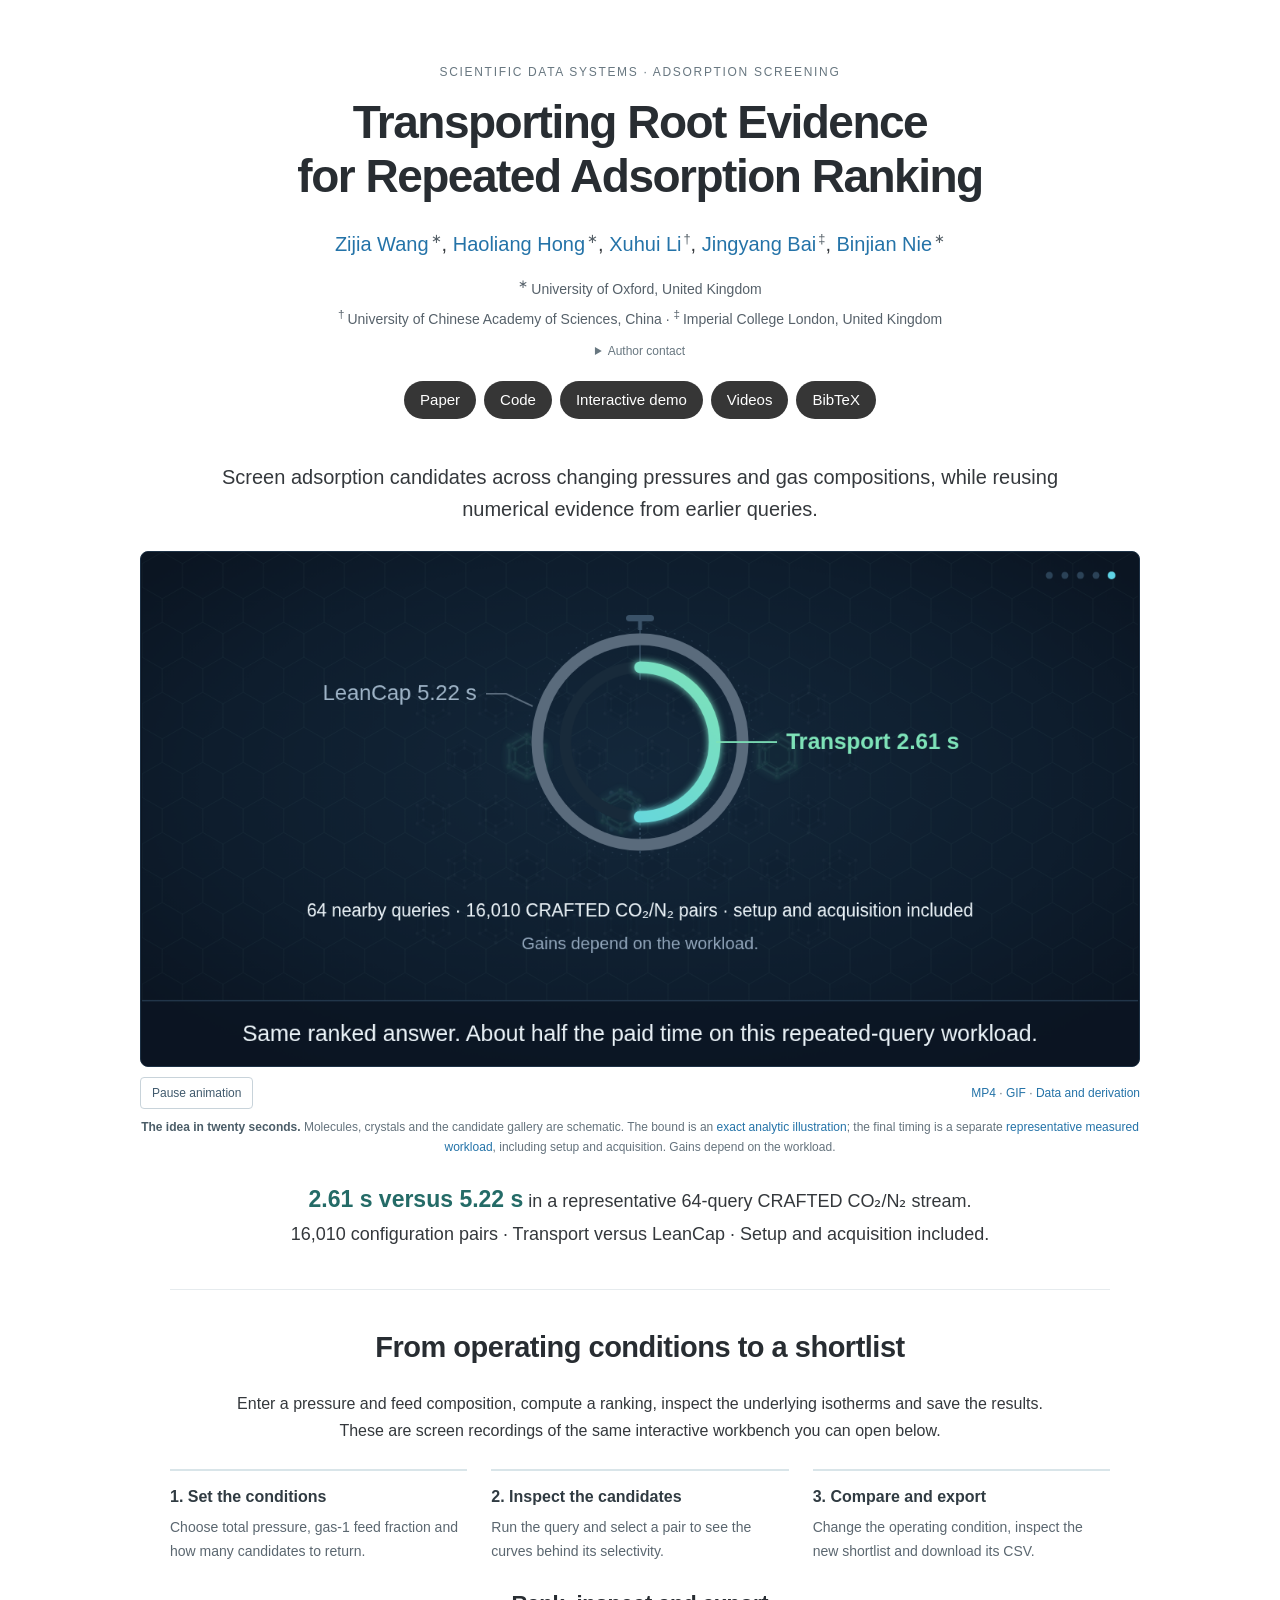
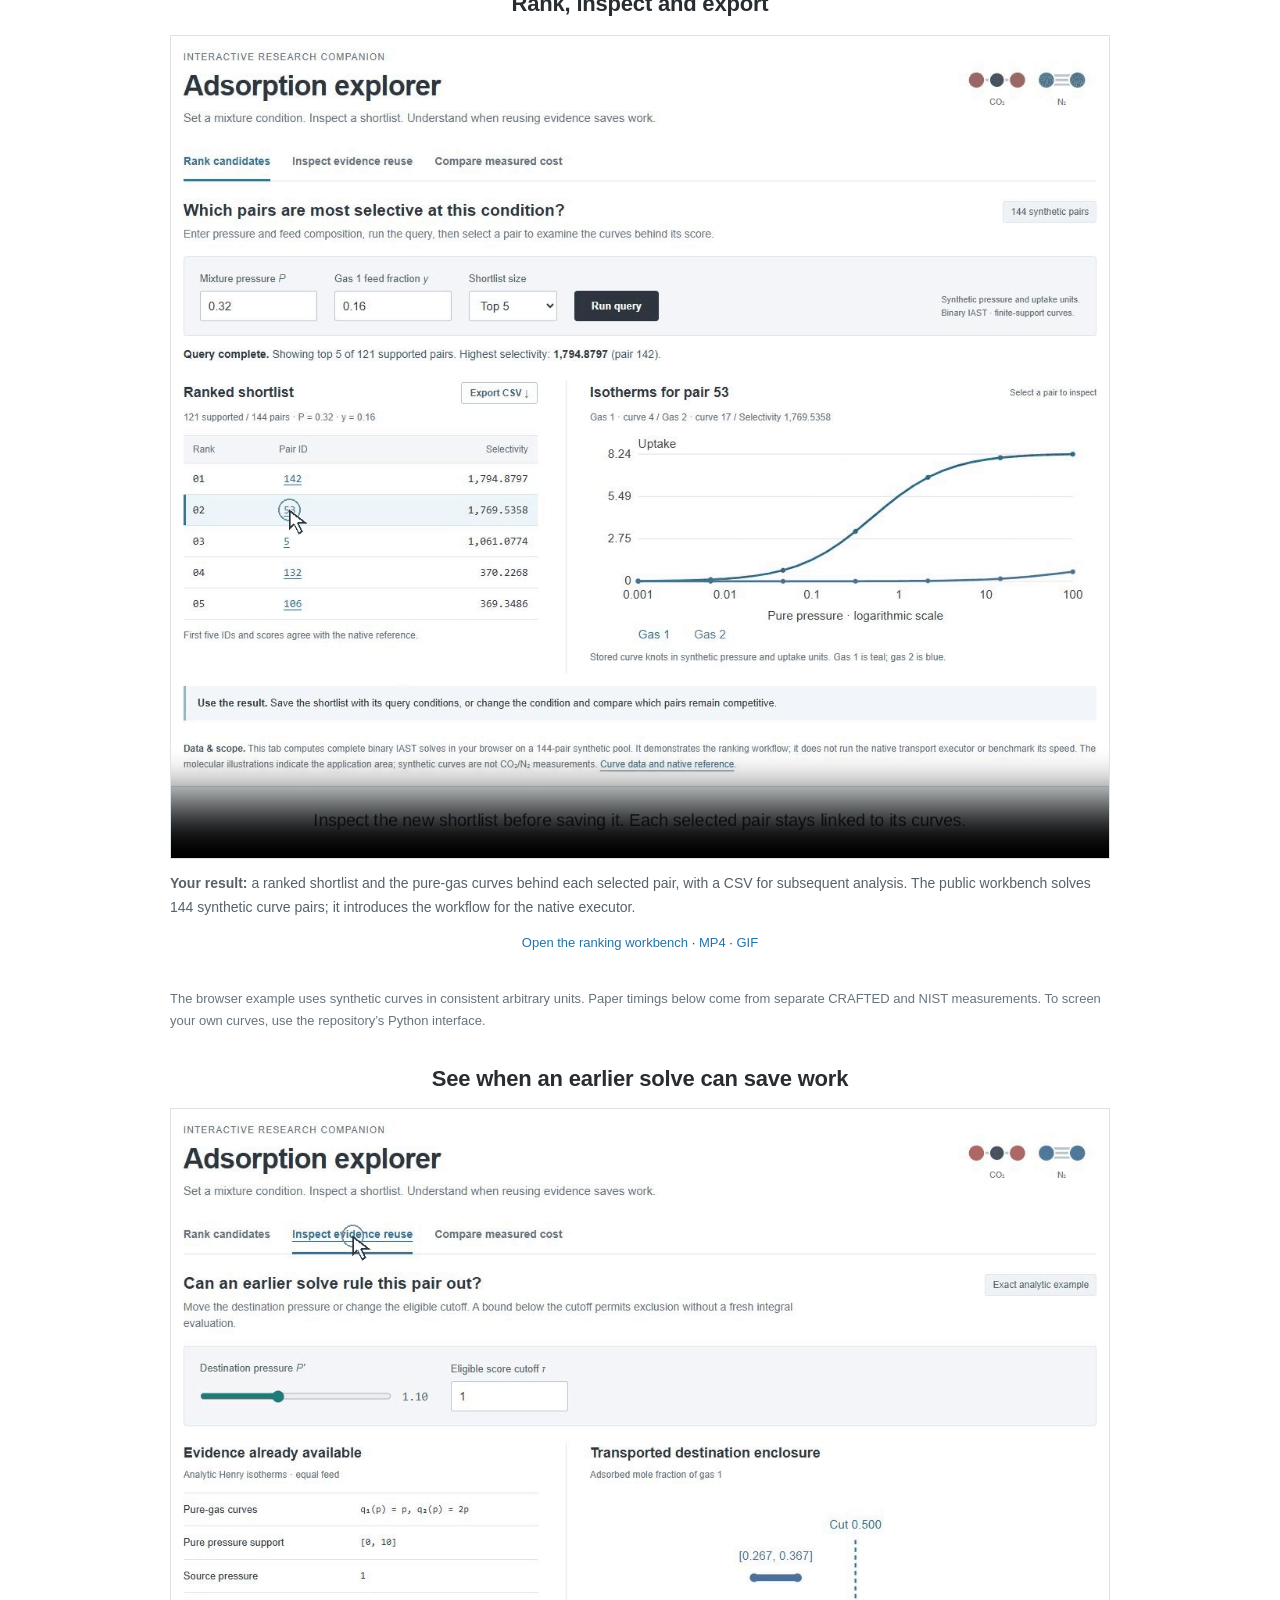
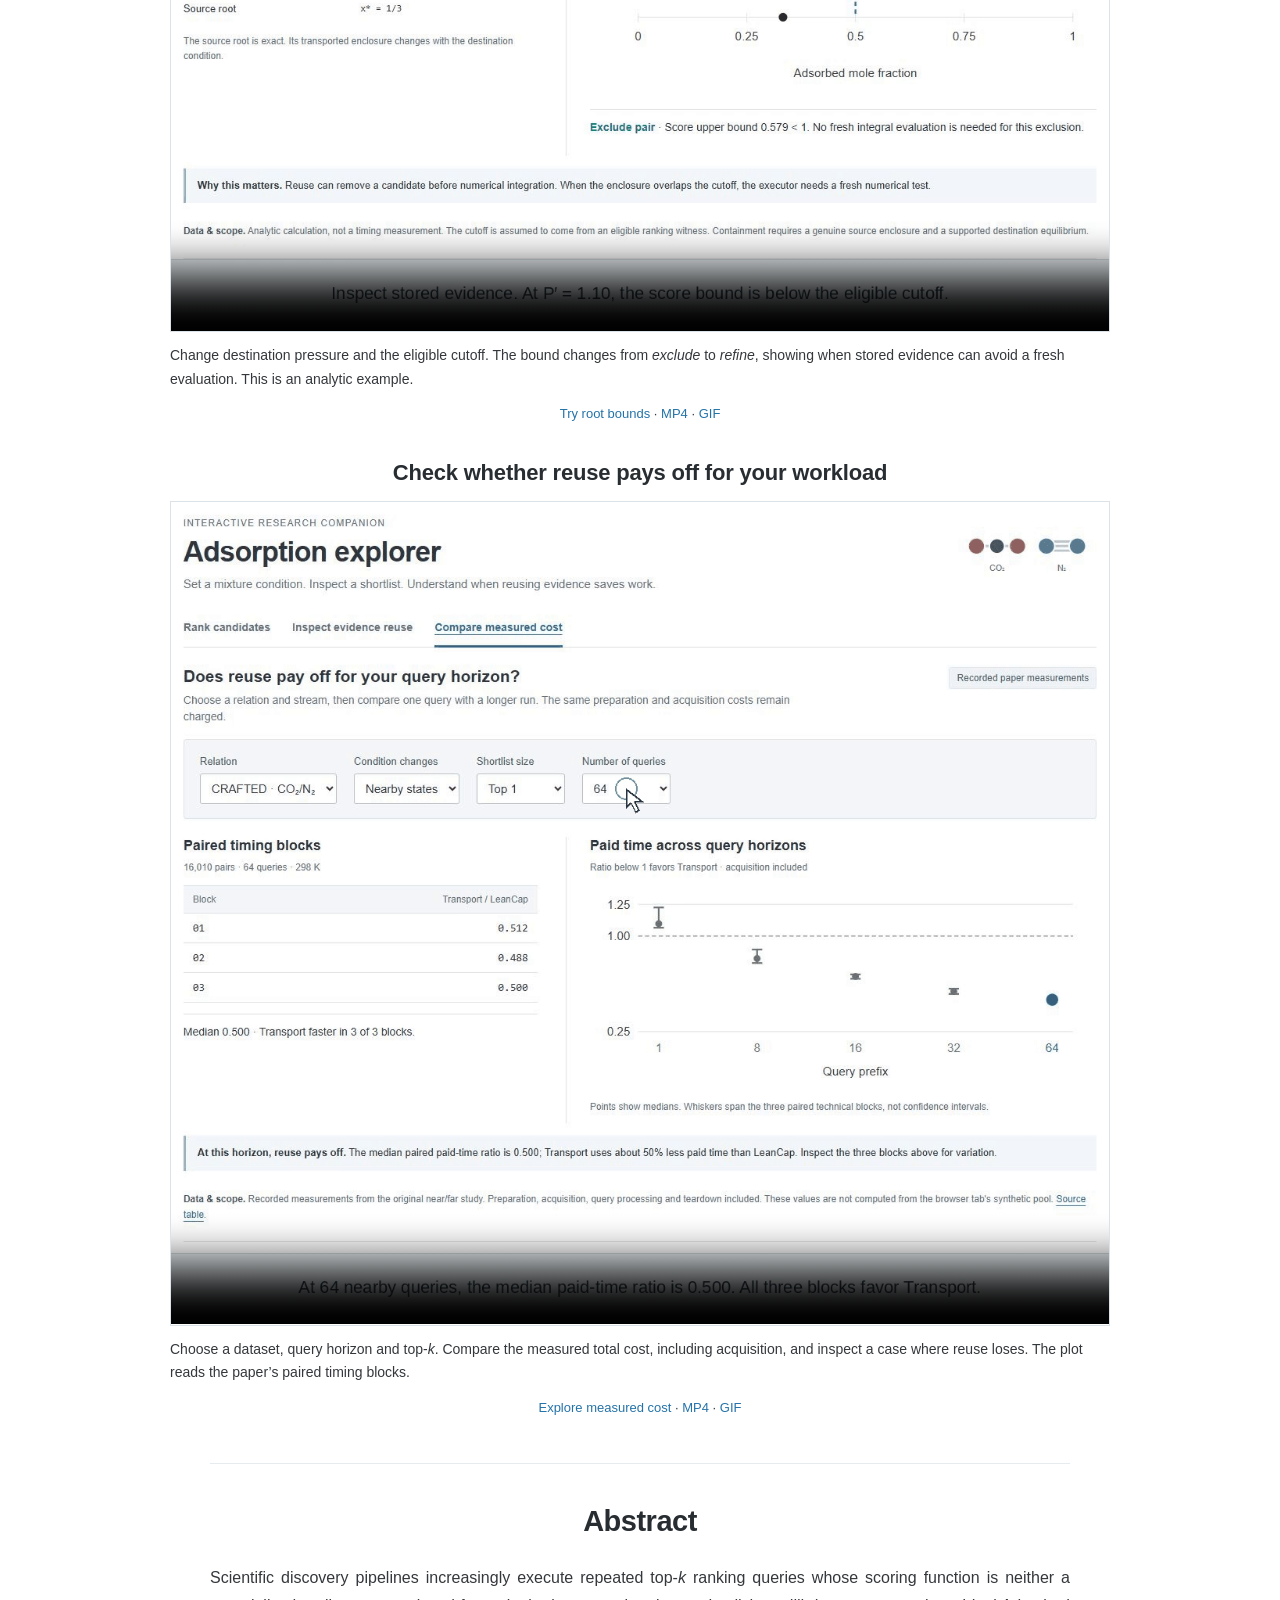
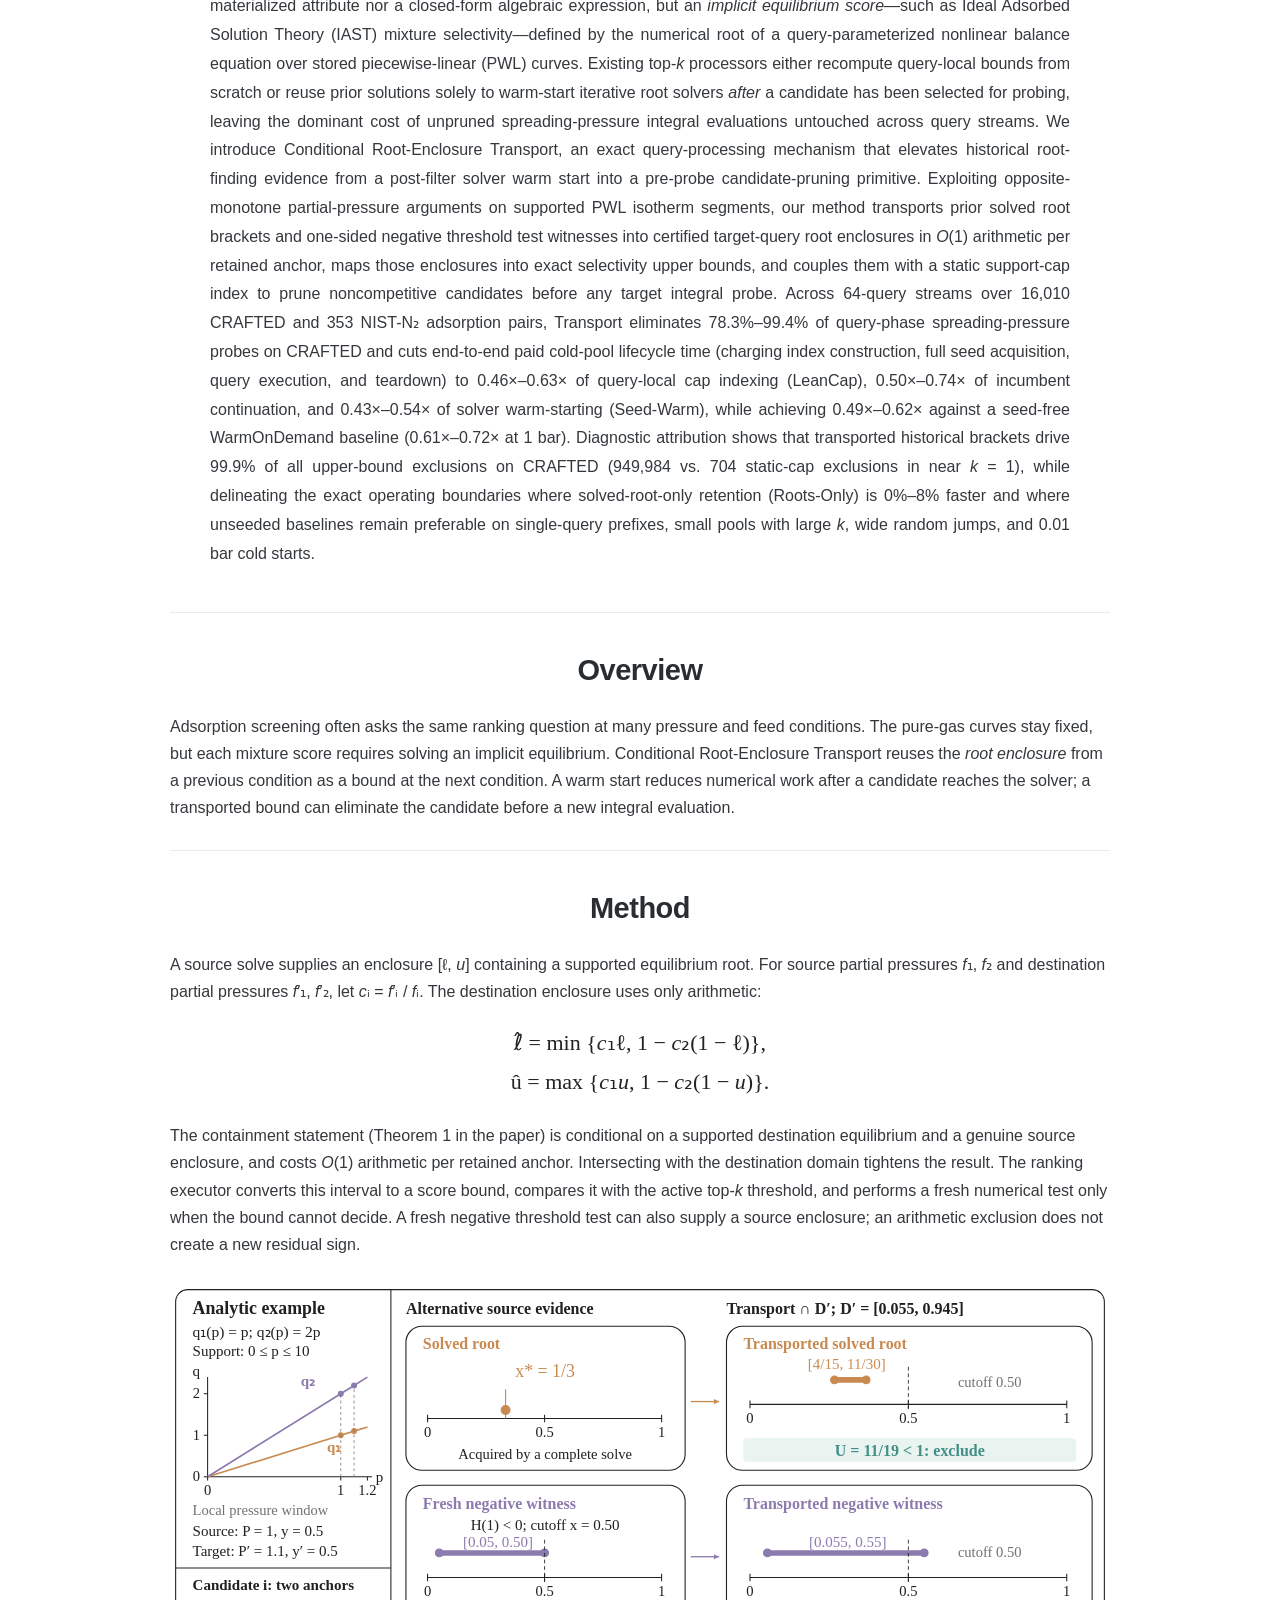
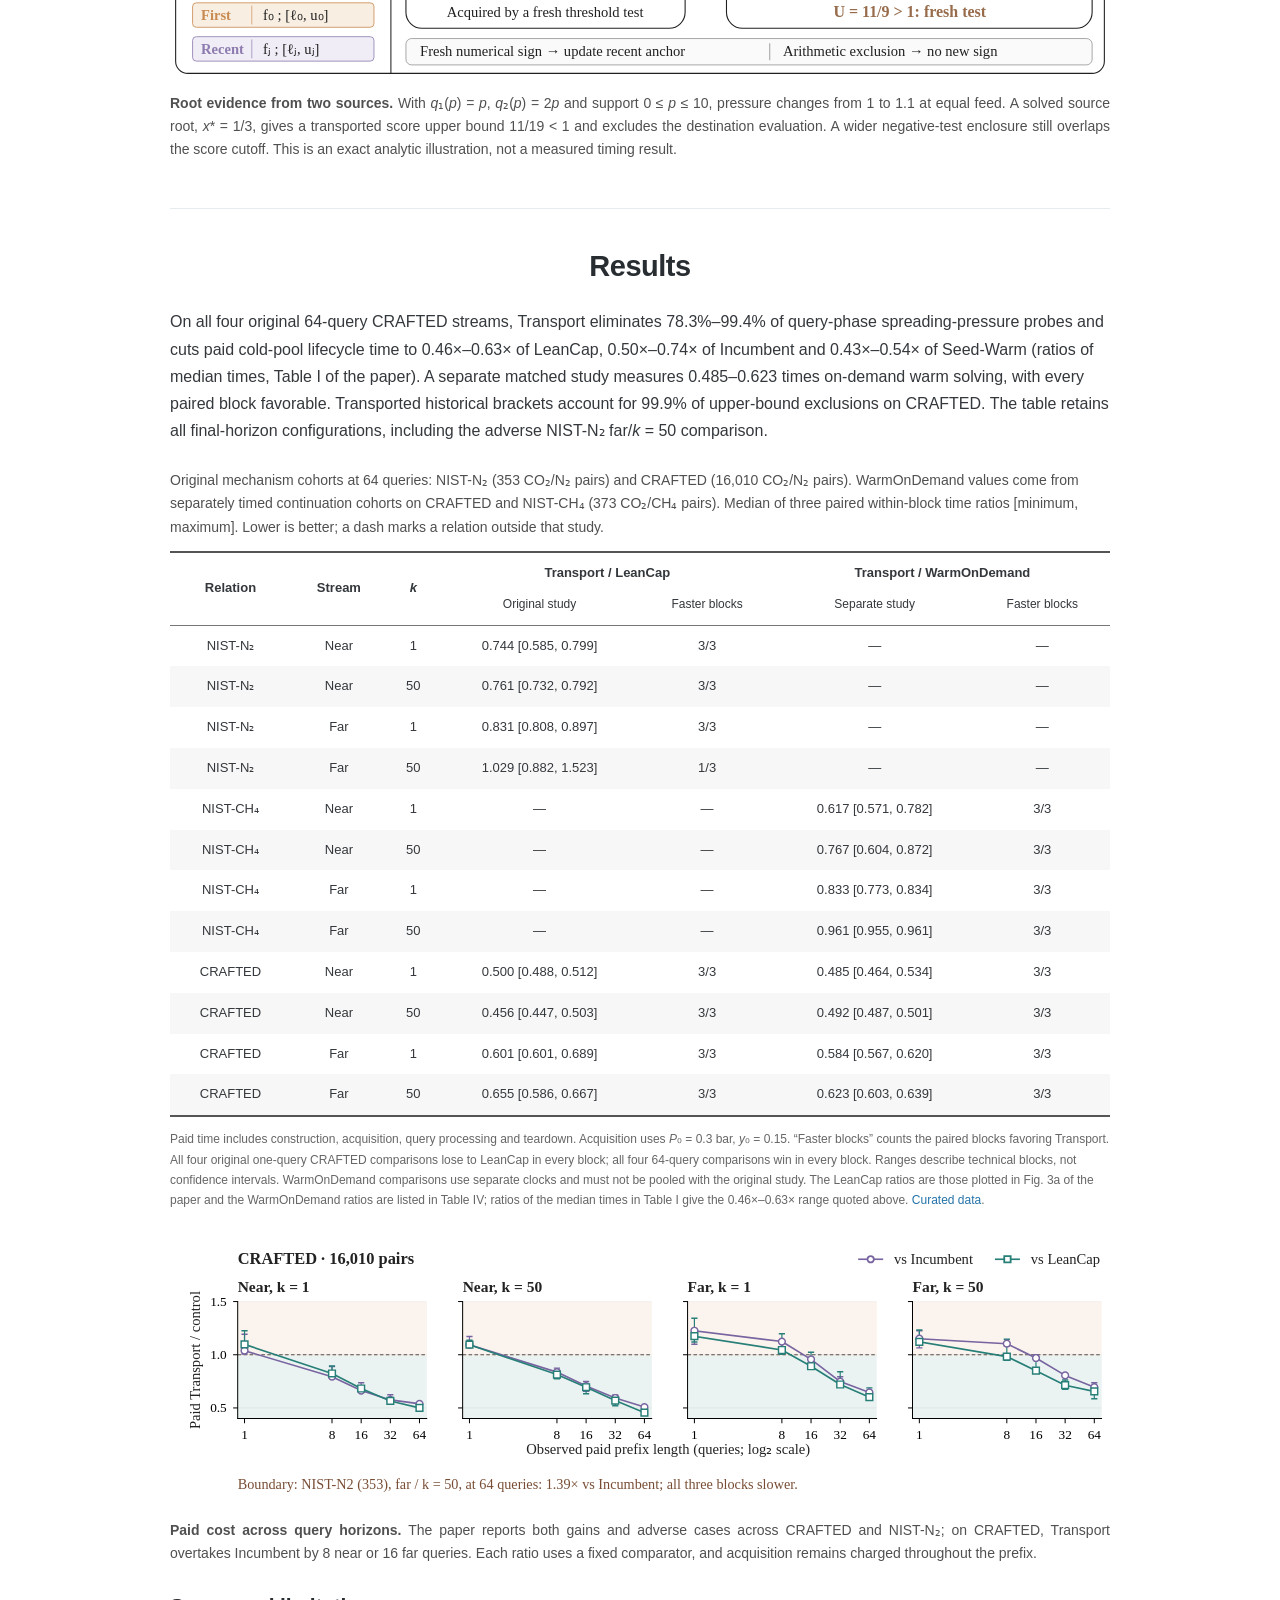
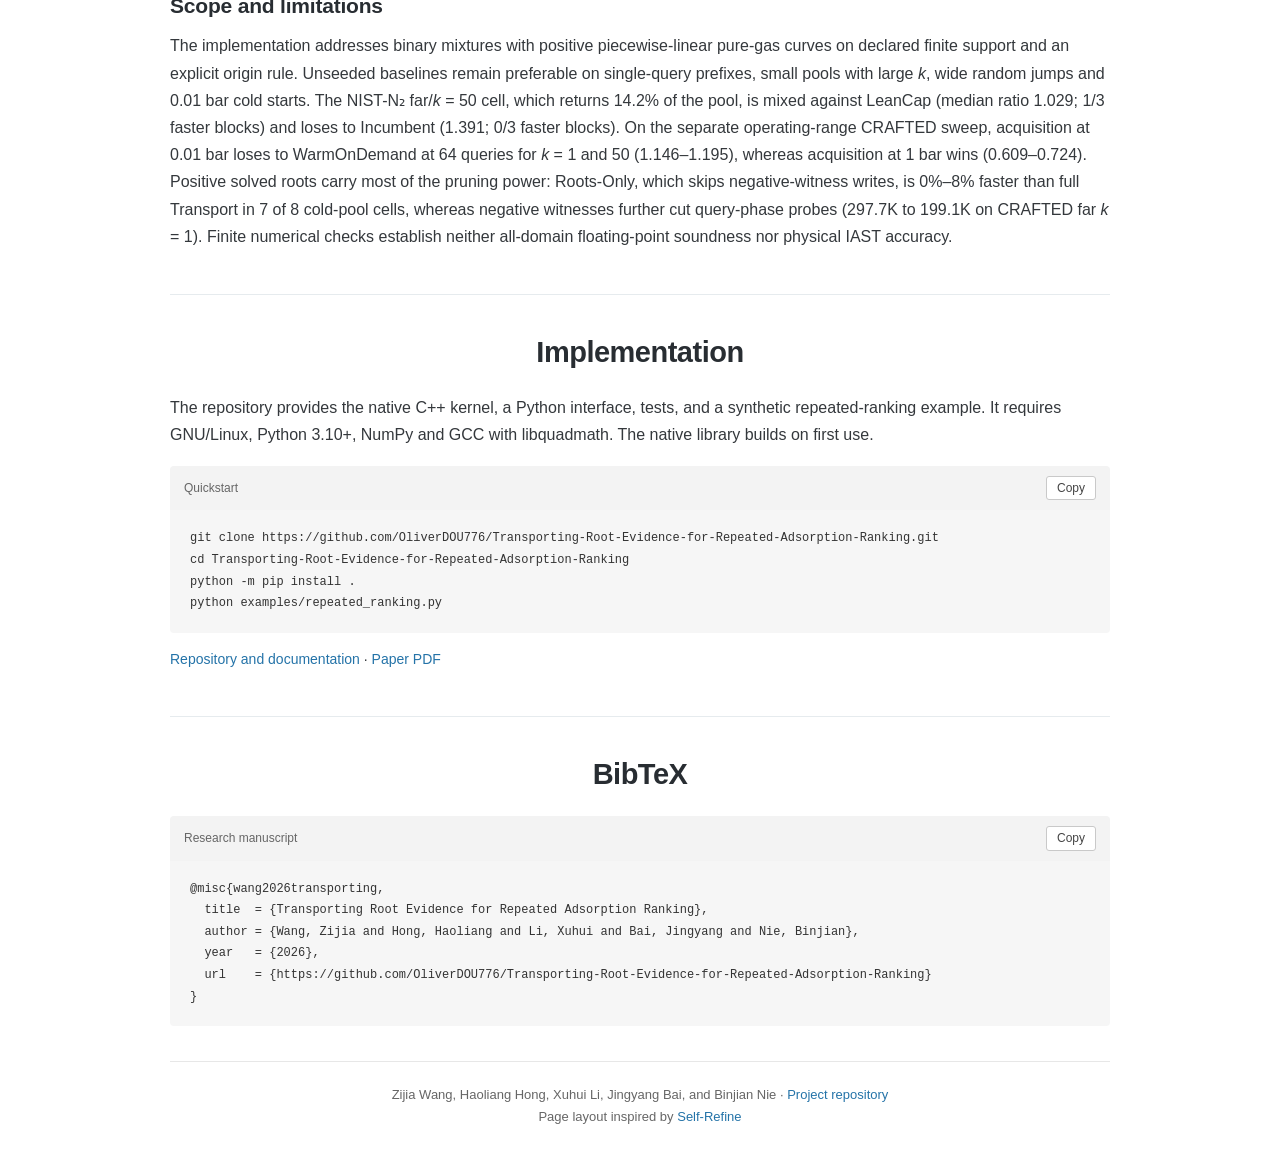
==== commit 181a285d: "Align the paper, project page and result summaries with the manuscript - Replace docs/assets/paper.p" ====
--- a/docs/index.html
+++ b/docs/index.html
@@ -18,7 +18,7 @@
 <body>
 <a class="skip-link" href="#main">Skip to content</a>
 <main id="main">
-<header class="paper-header"><p class="topic">Scientific data systems · Adsorption screening</p><h1>Transporting Root Evidence<br/>for Repeated Adsorption Ranking</h1><div class="byline"><p class="authors"><a href="mailto:zijia.wang@said.oxford.edu">Zijia Wang</a><sup>∗</sup>, <a href="mailto:haoliang.hong@eng.ox.ac.uk">Haoliang Hong</a><sup>∗</sup>, <a href="mailto:lixuhui25@mails.ucas.ac.cn">Xuhui Li</a><sup>†</sup>, <a href="mailto:j.bai22@imperial.ac.uk">Jingyang Bai</a><sup>‡</sup>, <a href="mailto:binjian.nie@eng.ox.ac.uk">Binjian Nie</a><sup>∗</sup></p><div class="affiliations"><p><sup>∗</sup>University of Oxford, United Kingdom</p><p><sup>†</sup>University of Chinese Academy of Sciences, China · <sup>‡</sup>Imperial College London, United Kingdom</p></div><details class="author-emails"><summary>Author contact</summary><p><a href="mailto:zijia.wang@said.oxford.edu">zijia.wang@said.oxford.edu</a> · <a href="mailto:haoliang.hong@eng.ox.ac.uk">haoliang.hong@eng.ox.ac.uk</a> · <a href="mailto:binjian.nie@eng.ox.ac.uk">binjian.nie@eng.ox.ac.uk</a><br/><a href="mailto:lixuhui25@mails.ucas.ac.cn">lixuhui25@mails.ucas.ac.cn</a> · <a href="mailto:j.bai22@imperial.ac.uk">j.bai22@imperial.ac.uk</a></p></details><div class="paper-links"><a href="assets/paper.pdf?v=20261109-R5W2">Paper</a><a href="https://github.com/OliverDOU776/Transporting-Root-Evidence-for-Repeated-Adsorption-Ranking">Code</a><a href="explorer/">Interactive demo</a><a href="#demonstrations">Videos</a><a href="#bibtex">BibTeX</a></div></div></header><p class="lead">Screen adsorption candidates across changing pressures and gas compositions, while reusing numerical evidence from earlier queries.</p>
+<header class="paper-header"><p class="topic">Scientific data systems · Adsorption screening</p><h1>Transporting Root Evidence<br/>for Repeated Adsorption Ranking</h1><div class="byline"><p class="authors"><a href="mailto:zijia.wang@said.oxford.edu">Zijia Wang</a><sup>∗</sup>, <a href="mailto:haoliang.hong@eng.ox.ac.uk">Haoliang Hong</a><sup>∗</sup>, <a href="mailto:lixuhui25@mails.ucas.ac.cn">Xuhui Li</a><sup>†</sup>, <a href="mailto:j.bai22@imperial.ac.uk">Jingyang Bai</a><sup>‡</sup>, <a href="mailto:binjian.nie@eng.ox.ac.uk">Binjian Nie</a><sup>∗</sup></p><div class="affiliations"><p><sup>∗</sup>University of Oxford, United Kingdom</p><p><sup>†</sup>University of Chinese Academy of Sciences, China · <sup>‡</sup>Imperial College London, United Kingdom</p></div><details class="author-emails"><summary>Author contact</summary><p><a href="mailto:zijia.wang@said.oxford.edu">zijia.wang@said.oxford.edu</a> · <a href="mailto:haoliang.hong@eng.ox.ac.uk">haoliang.hong@eng.ox.ac.uk</a> · <a href="mailto:binjian.nie@eng.ox.ac.uk">binjian.nie@eng.ox.ac.uk</a><br/><a href="mailto:lixuhui25@mails.ucas.ac.cn">lixuhui25@mails.ucas.ac.cn</a> · <a href="mailto:j.bai22@imperial.ac.uk">j.bai22@imperial.ac.uk</a></p></details><div class="paper-links"><a href="assets/paper.pdf?v=20261110-3">Paper</a><a href="https://github.com/OliverDOU776/Transporting-Root-Evidence-for-Repeated-Adsorption-Ranking">Code</a><a href="explorer/">Interactive demo</a><a href="#demonstrations">Videos</a><a href="#bibtex">BibTeX</a></div></div></header><p class="lead">Screen adsorption candidates across changing pressures and gas compositions, while reusing numerical evidence from earlier queries.</p>
 <figure class="value-hero" id="value-hero" aria-labelledby="value-hero-caption">
 <video id="value-hero-video" controls loop muted playsinline preload="none" poster="media/value-hero-poster.png?v=20261110-2" aria-label="Twenty-second molecular animation. Carbon dioxide molecules settle inside a porous crystal cage while nitrogen passes; a gallery stands for 16,010 candidate pairs. A pressure gauge moves from 1.00 to 1.10 bar and every candidate would need a new equilibrium solve. For one candidate, the root solved at 1.00 bar, x equal to one third, is carried to the new pressure as the bracket from 4/15 to 11/30; its score is at most 0.58, below the shortlist cutoff of 1.00, so it is ruled out without a solve. A wavefront rules out most of the gallery, a few candidates are solved, and three become the shortlist. Two stopwatch rings compare 5.22 seconds for LeanCap with 2.61 seconds for Transport on 64 nearby CRAFTED queries, including setup and acquisition." aria-describedby="value-hero-caption">
 <source src="media/value-hero.mp4?v=20261110-2" type="video/mp4"/>
@@ -37,11 +37,11 @@
 <div class="demo-grid"><figure class="demo"><h3>See when an earlier solve can save work</h3><video aria-label="Operating the root bounds workbench" controls="" playsinline="" poster="media/root-transport-poster.png?v=20261109-3" preload="none"><source src="media/root-transport.mp4?v=20261109-3" type="video/mp4"/><track kind="captions" label="English" src="media/root-transport.vtt?v=20261109-3" srclang="en"/></video><figcaption>Change destination pressure and the eligible cutoff. The bound changes from <em>exclude</em> to <em>refine</em>, showing when stored evidence can avoid a fresh evaluation. This is an analytic example.</figcaption><p class="demo-actions"><a href="explorer/#bounds">Try root bounds</a> · <a href="media/root-transport.mp4?v=20261109-3">MP4</a> · <a href="media/root-transport.gif?v=20261109-3">GIF</a></p></figure>
 <figure class="demo"><h3>Check whether reuse pays off for your workload</h3><video aria-label="Selecting measured workloads and comparing total paid costs" controls="" playsinline="" poster="media/acquisition-cost-poster.png?v=20261109-3" preload="none"><source src="media/acquisition-cost.mp4?v=20261109-3" type="video/mp4"/><track kind="captions" label="English" src="media/acquisition-cost.vtt?v=20261109-3" srclang="en"/></video><figcaption>Choose a dataset, query horizon and top-<i>k</i>. Compare the measured total cost, including acquisition, and inspect a case where reuse loses. The plot reads the paper’s paired timing blocks.</figcaption><p class="demo-actions"><a href="explorer/#cost">Explore measured cost</a> · <a href="media/acquisition-cost.mp4?v=20261109-3">MP4</a> · <a href="media/acquisition-cost.gif?v=20261109-3">GIF</a></p></figure></div></section><section aria-labelledby="abstract-heading" class="paper-section abstract-section" id="abstract">
 <h2 id="abstract-heading">Abstract</h2>
-<p>Pressure and composition sweeps repeatedly rank adsorption materials while reusing the same pure-gas curves. Each mixture score requires an implicit equilibrium, and a warm start reduces its cost only after the candidate reaches the numerical solver. Transporting a previously established root enclosure can exclude a candidate before a new integral evaluation. For binary ideal adsorbed solution theory, two partial-pressure ratios give an arithmetic destination enclosure conditional on supported equilibrium. We derive its containment and widening, and integrate it with distinct eligible lower witnesses and a shared static cap index. Solved brackets and fresh negative threshold tests use the same interface; direct-score predicates and an unknown outcome handle numerical uncertainty. A ten-policy study uses 353 NIST curve pairs and 16,010 CRAFTED configuration pairs. On four 64-query CRAFTED streams, paid transport costs 0.456–0.655 times lean cap indexing; a separate matched study gives 0.485–0.623 times on-demand warm solving, with every paired block favorable. Every original one-query CRAFTED prefix loses to LeanCap and Incumbent; none in the separate study beats on-demand warm solving in all blocks. Matched warm and solved-root controls locate the demonstrated benefit in historical root bounds; additional negative-witness retention does not consistently improve paid time. Size and arrival studies expose further losses. A separately timed 0.01–1 bar sweep adds a NIST mixture relation and shows both gains and losses depending on acquisition pressure and <i>k</i>.</p>
+<p>Scientific discovery pipelines increasingly execute repeated top-<i>k</i> ranking queries whose scoring function is neither a materialized attribute nor a closed-form algebraic expression, but an <em>implicit equilibrium score</em>—such as Ideal Adsorbed Solution Theory (IAST) mixture selectivity—defined by the numerical root of a query-parameterized nonlinear balance equation over stored piecewise-linear (PWL) curves. Existing top-<i>k</i> processors either recompute query-local bounds from scratch or reuse prior solutions solely to warm-start iterative root solvers <em>after</em> a candidate has been selected for probing, leaving the dominant cost of unpruned spreading-pressure integral evaluations untouched across query streams. We introduce Conditional Root-Enclosure Transport, an exact query-processing mechanism that elevates historical root-finding evidence from a post-filter solver warm start into a pre-probe candidate-pruning primitive. Exploiting opposite-monotone partial-pressure arguments on supported PWL isotherm segments, our method transports prior solved root brackets and one-sided negative threshold test witnesses into certified target-query root enclosures in <i>O</i>(1) arithmetic per retained anchor, maps those enclosures into exact selectivity upper bounds, and couples them with a static support-cap index to prune noncompetitive candidates before any target integral probe. Across 64-query streams over 16,010 CRAFTED and 353 NIST-N₂ adsorption pairs, Transport eliminates 78.3%–99.4% of query-phase spreading-pressure probes on CRAFTED and cuts end-to-end paid cold-pool lifecycle time (charging index construction, full seed acquisition, query execution, and teardown) to 0.46×–0.63× of query-local cap indexing (LeanCap), 0.50×–0.74× of incumbent continuation, and 0.43×–0.54× of solver warm-starting (Seed-Warm), while achieving 0.49×–0.62× against a seed-free WarmOnDemand baseline (0.61×–0.72× at 1 bar). Diagnostic attribution shows that transported historical brackets drive 99.9% of all upper-bound exclusions on CRAFTED (949,984 vs. 704 static-cap exclusions in near <i>k</i> = 1), while delineating the exact operating boundaries where solved-root-only retention (Roots-Only) is 0%–8% faster and where unseeded baselines remain preferable on single-query prefixes, small pools with large <i>k</i>, wide random jumps, and 0.01 bar cold starts.</p>
 </section>
 <section aria-labelledby="overview-heading" class="paper-section" id="overview">
 <h2 id="overview-heading">Overview</h2>
-<p>Adsorption screening often asks the same ranking question at many pressure and feed conditions. The pure-gas curves stay fixed, but each mixture score requires solving an implicit equilibrium. This work reuses the <em>root enclosure</em> from a previous condition as a bound at the next condition. A warm start reduces numerical work after a candidate reaches the solver; a transported bound can eliminate the candidate before a new integral evaluation.</p>
+<p>Adsorption screening often asks the same ranking question at many pressure and feed conditions. The pure-gas curves stay fixed, but each mixture score requires solving an implicit equilibrium. Conditional Root-Enclosure Transport reuses the <em>root enclosure</em> from a previous condition as a bound at the next condition. A warm start reduces numerical work after a candidate reaches the solver; a transported bound can eliminate the candidate before a new integral evaluation.</p>
 </section>
 <section aria-labelledby="method-heading" class="paper-section" id="method">
 <h2 id="method-heading">Method</h2>
@@ -50,7 +50,7 @@
 <p>ℓ̂ = min {<i>c</i>₁ℓ, 1 − <i>c</i>₂(1 − ℓ)},</p>
 <p>û = max {<i>c</i>₁<i>u</i>, 1 − <i>c</i>₂(1 − <i>u</i>)}.</p>
 </div>
-<p>The containment statement is conditional on a supported destination equilibrium and a genuine source enclosure. Intersecting with the destination domain tightens the result. The ranking executor converts this interval to a score bound, compares it with the active top-<i>k</i> threshold, and performs a fresh numerical test only when the bound cannot decide. A fresh negative threshold test can also supply a source enclosure; an arithmetic exclusion does not create a new residual sign.</p>
+<p>The containment statement (Theorem 1 in the paper) is conditional on a supported destination equilibrium and a genuine source enclosure, and costs <i>O</i>(1) arithmetic per retained anchor. Intersecting with the destination domain tightens the result. The ranking executor converts this interval to a score bound, compares it with the active top-<i>k</i> threshold, and performs a fresh numerical test only when the bound cannot decide. A fresh negative threshold test can also supply a source enclosure; an arithmetic exclusion does not create a new residual sign.</p>
 <figure class="paper-figure">
 <a aria-label="Open full-size analytic transport figure" href="assets/transported-evidence.svg"><img alt="Exact analytic example comparing transported evidence from a solved root with a wider enclosure from a fresh negative test." height="420" loading="lazy" src="assets/transported-evidence.svg" width="1000"/></a>
 <figcaption><strong>Root evidence from two sources.</strong> With <i>q</i>₁(<i>p</i>) = <i>p</i>, <i>q</i>₂(<i>p</i>) = 2<i>p</i> and support 0 ≤ <i>p</i> ≤ 10, pressure changes from 1 to 1.1 at equal feed. A solved source root, <i>x</i>* = 1/3, gives a transported score upper bound 11/19 &lt; 1 and excludes the destination evaluation. A wider negative-test enclosure still overlaps the score cutoff. This is an exact analytic illustration, not a measured timing result.</figcaption>
@@ -58,16 +58,20 @@
 </section>
 <section aria-labelledby="results-heading" class="paper-section" id="results">
 <h2 id="results-heading">Results</h2>
-<p>On all four original 64-query CRAFTED streams, Transport uses 0.456–0.655 times the paid time of LeanCap. A separate matched study measures 0.485–0.623 times on-demand warm solving, with every paired block favorable. The table retains all eight final-horizon configurations, including the adverse original NIST far/<i>k</i> = 50 comparison.</p>
-<div aria-label="Paid-time comparison table for all eight original configurations; scroll horizontally on small screens" class="table-scroll" role="region" tabindex="0">
+<p>On all four original 64-query CRAFTED streams, Transport eliminates 78.3%–99.4% of query-phase spreading-pressure probes and cuts paid cold-pool lifecycle time to 0.46×–0.63× of LeanCap, 0.50×–0.74× of Incumbent and 0.43×–0.54× of Seed-Warm (ratios of median times, Table I of the paper). A separate matched study measures 0.485–0.623 times on-demand warm solving, with every paired block favorable. Transported historical brackets account for 99.9% of upper-bound exclusions on CRAFTED. The table retains all final-horizon configurations, including the adverse NIST-N₂ far/<i>k</i> = 50 comparison.</p>
+<div aria-label="Paid-time comparison table for all final-horizon configurations; scroll horizontally on small screens" class="table-scroll" role="region" tabindex="0">
 <table>
-<caption>Original mechanism cohorts at 64 queries: NIST (353 pairs) and CRAFTED (16,010 pairs). WarmOnDemand values come from separately timed continuation cohorts. Median of three paired within-block time ratios [minimum, maximum]. Lower is better.</caption>
+<caption>Original mechanism cohorts at 64 queries: NIST-N₂ (353 CO₂/N₂ pairs) and CRAFTED (16,010 CO₂/N₂ pairs). WarmOnDemand values come from separately timed continuation cohorts on CRAFTED and NIST-CH₄ (373 CO₂/CH₄ pairs). Median of three paired within-block time ratios [minimum, maximum]. Lower is better; a dash marks a relation outside that study.</caption>
 <thead><tr><th rowspan="2" scope="col">Relation</th><th rowspan="2" scope="col">Stream</th><th rowspan="2" scope="col"><i>k</i></th><th colspan="2" scope="col">Transport / LeanCap</th><th colspan="2" scope="col">Transport / WarmOnDemand</th></tr><tr><th scope="col">Original study</th><th scope="col">Faster blocks</th><th scope="col">Separate study</th><th scope="col">Faster blocks</th></tr></thead>
 <tbody>
-<tr><th scope="row">NIST</th><td>Near</td><td>1</td><td>0.744 [0.585, 0.799]</td><td>3/3</td><td>0.617 [0.571, 0.782]</td><td>3/3</td></tr>
-<tr><th scope="row">NIST</th><td>Near</td><td>50</td><td>0.761 [0.732, 0.792]</td><td>3/3</td><td>0.767 [0.604, 0.872]</td><td>3/3</td></tr>
-<tr><th scope="row">NIST</th><td>Far</td><td>1</td><td>0.831 [0.808, 0.897]</td><td>3/3</td><td>0.833 [0.773, 0.834]</td><td>3/3</td></tr>
-<tr><th scope="row">NIST</th><td>Far</td><td>50</td><td>1.029 [0.882, 1.523]</td><td>1/3</td><td>0.961 [0.955, 0.961]</td><td>3/3</td></tr>
+<tr><th scope="row">NIST-N₂</th><td>Near</td><td>1</td><td>0.744 [0.585, 0.799]</td><td>3/3</td><td>—</td><td>—</td></tr>
+<tr><th scope="row">NIST-N₂</th><td>Near</td><td>50</td><td>0.761 [0.732, 0.792]</td><td>3/3</td><td>—</td><td>—</td></tr>
+<tr><th scope="row">NIST-N₂</th><td>Far</td><td>1</td><td>0.831 [0.808, 0.897]</td><td>3/3</td><td>—</td><td>—</td></tr>
+<tr><th scope="row">NIST-N₂</th><td>Far</td><td>50</td><td>1.029 [0.882, 1.523]</td><td>1/3</td><td>—</td><td>—</td></tr>
+<tr><th scope="row">NIST-CH₄</th><td>Near</td><td>1</td><td>—</td><td>—</td><td>0.617 [0.571, 0.782]</td><td>3/3</td></tr>
+<tr><th scope="row">NIST-CH₄</th><td>Near</td><td>50</td><td>—</td><td>—</td><td>0.767 [0.604, 0.872]</td><td>3/3</td></tr>
+<tr><th scope="row">NIST-CH₄</th><td>Far</td><td>1</td><td>—</td><td>—</td><td>0.833 [0.773, 0.834]</td><td>3/3</td></tr>
+<tr><th scope="row">NIST-CH₄</th><td>Far</td><td>50</td><td>—</td><td>—</td><td>0.961 [0.955, 0.961]</td><td>3/3</td></tr>
 <tr><th scope="row">CRAFTED</th><td>Near</td><td>1</td><td>0.500 [0.488, 0.512]</td><td>3/3</td><td>0.485 [0.464, 0.534]</td><td>3/3</td></tr>
 <tr><th scope="row">CRAFTED</th><td>Near</td><td>50</td><td>0.456 [0.447, 0.503]</td><td>3/3</td><td>0.492 [0.487, 0.501]</td><td>3/3</td></tr>
 <tr><th scope="row">CRAFTED</th><td>Far</td><td>1</td><td>0.601 [0.601, 0.689]</td><td>3/3</td><td>0.584 [0.567, 0.620]</td><td>3/3</td></tr>
@@ -75,13 +79,13 @@
 </tbody>
 </table>
 </div>
-<p class="table-note">Paid time includes construction, acquisition, query processing and teardown. Acquisition uses <i>P</i>₀ = 0.3 bar, <i>y</i>₀ = 0.15. “Faster blocks” counts the paired blocks favoring Transport. All four original one-query CRAFTED comparisons lose to LeanCap in every block; all four 64-query comparisons win in every block. Ranges describe technical blocks, not confidence intervals. WarmOnDemand comparisons use separate clocks and must not be pooled with the original study. <a href="https://github.com/OliverDOU776/Transporting-Root-Evidence-for-Repeated-Adsorption-Ranking/blob/main/evidence/published_results.csv">Curated data</a>.</p>
+<p class="table-note">Paid time includes construction, acquisition, query processing and teardown. Acquisition uses <i>P</i>₀ = 0.3 bar, <i>y</i>₀ = 0.15. “Faster blocks” counts the paired blocks favoring Transport. All four original one-query CRAFTED comparisons lose to LeanCap in every block; all four 64-query comparisons win in every block. Ranges describe technical blocks, not confidence intervals. WarmOnDemand comparisons use separate clocks and must not be pooled with the original study. The LeanCap ratios are those plotted in Fig. 3a of the paper and the WarmOnDemand ratios are listed in Table IV; ratios of the median times in Table I give the 0.46×–0.63× range quoted above. <a href="https://github.com/OliverDOU776/Transporting-Root-Evidence-for-Repeated-Adsorption-Ranking/blob/main/evidence/published_results.csv">Curated data</a>.</p>
 <figure class="paper-figure">
-<a aria-label="Open full-size paid-prefix results figure" href="assets/paid-prefix.svg"><img alt="Paper figure comparing paid-time ratios across measured query prefixes, retaining CRAFTED and NIST results in near and far regimes." loading="lazy" src="assets/paid-prefix.svg"/></a>
-<figcaption><strong>Paid cost across query horizons.</strong> The paper reports both gains and adverse cases across CRAFTED and NIST. Each ratio uses a fixed comparator, and acquisition remains charged throughout the prefix.</figcaption>
+<a aria-label="Open full-size paid-prefix results figure" href="assets/paid-prefix.svg"><img alt="Figure comparing paid-time ratios across measured query prefixes for the four CRAFTED streams, with the adverse NIST-N2 far, k = 50 case noted." loading="lazy" src="assets/paid-prefix.svg"/></a>
+<figcaption><strong>Paid cost across query horizons.</strong> The paper reports both gains and adverse cases across CRAFTED and NIST-N₂; on CRAFTED, Transport overtakes Incumbent by 8 near or 16 far queries. Each ratio uses a fixed comparator, and acquisition remains charged throughout the prefix.</figcaption>
 </figure>
 <h3>Scope and limitations</h3>
-<p>The implementation addresses binary mixtures with positive piecewise-linear pure-gas curves on declared finite support and an explicit origin rule. Small pools, high <i>k</i> and larger state changes can remove the paid-time advantage. The original NIST far/<i>k</i> = 50 cell is mixed against LeanCap (median ratio 1.029; 1/3 faster blocks) and loses to Incumbent (1.391; 0/3 faster blocks). On the separate operating-range CRAFTED sweep, acquisition at 0.01 bar loses at 64 queries for <i>k</i> = 1 and 50, whereas acquisition at 1 bar wins. Historical solved roots explain the demonstrated benefit; additional negative-witness retention does not consistently improve paid time. Finite numerical checks establish neither all-domain floating-point soundness nor physical IAST accuracy.</p>
+<p>The implementation addresses binary mixtures with positive piecewise-linear pure-gas curves on declared finite support and an explicit origin rule. Unseeded baselines remain preferable on single-query prefixes, small pools with large <i>k</i>, wide random jumps and 0.01 bar cold starts. The NIST-N₂ far/<i>k</i> = 50 cell, which returns 14.2% of the pool, is mixed against LeanCap (median ratio 1.029; 1/3 faster blocks) and loses to Incumbent (1.391; 0/3 faster blocks). On the separate operating-range CRAFTED sweep, acquisition at 0.01 bar loses to WarmOnDemand at 64 queries for <i>k</i> = 1 and 50 (1.146–1.195), whereas acquisition at 1 bar wins (0.609–0.724). Positive solved roots carry most of the pruning power: Roots-Only, which skips negative-witness writes, is 0%–8% faster than full Transport in 7 of 8 cold-pool cells, whereas negative witnesses further cut query-phase probes (297.7K to 199.1K on CRAFTED far <i>k</i> = 1). Finite numerical checks establish neither all-domain floating-point soundness nor physical IAST accuracy.</p>
 </section>
 <section aria-labelledby="implementation-heading" class="paper-section implementation" id="implementation">
 <h2 id="implementation-heading">Implementation</h2>
@@ -91,7 +95,7 @@
 cd Transporting-Root-Evidence-for-Repeated-Adsorption-Ranking
 python -m pip install .
 python examples/repeated_ranking.py</code></pre>
-<p class="resource-note"><a href="https://github.com/OliverDOU776/Transporting-Root-Evidence-for-Repeated-Adsorption-Ranking">Repository and documentation</a> · <a href="assets/paper.pdf?v=20261109-R5W2">Paper PDF</a></p>
+<p class="resource-note"><a href="https://github.com/OliverDOU776/Transporting-Root-Evidence-for-Repeated-Adsorption-Ranking">Repository and documentation</a> · <a href="assets/paper.pdf?v=20261110-3">Paper PDF</a></p>
 </section>
 <section aria-labelledby="bibtex-heading" class="paper-section citation" id="bibtex">
 <h2 id="bibtex-heading">BibTeX</h2>
